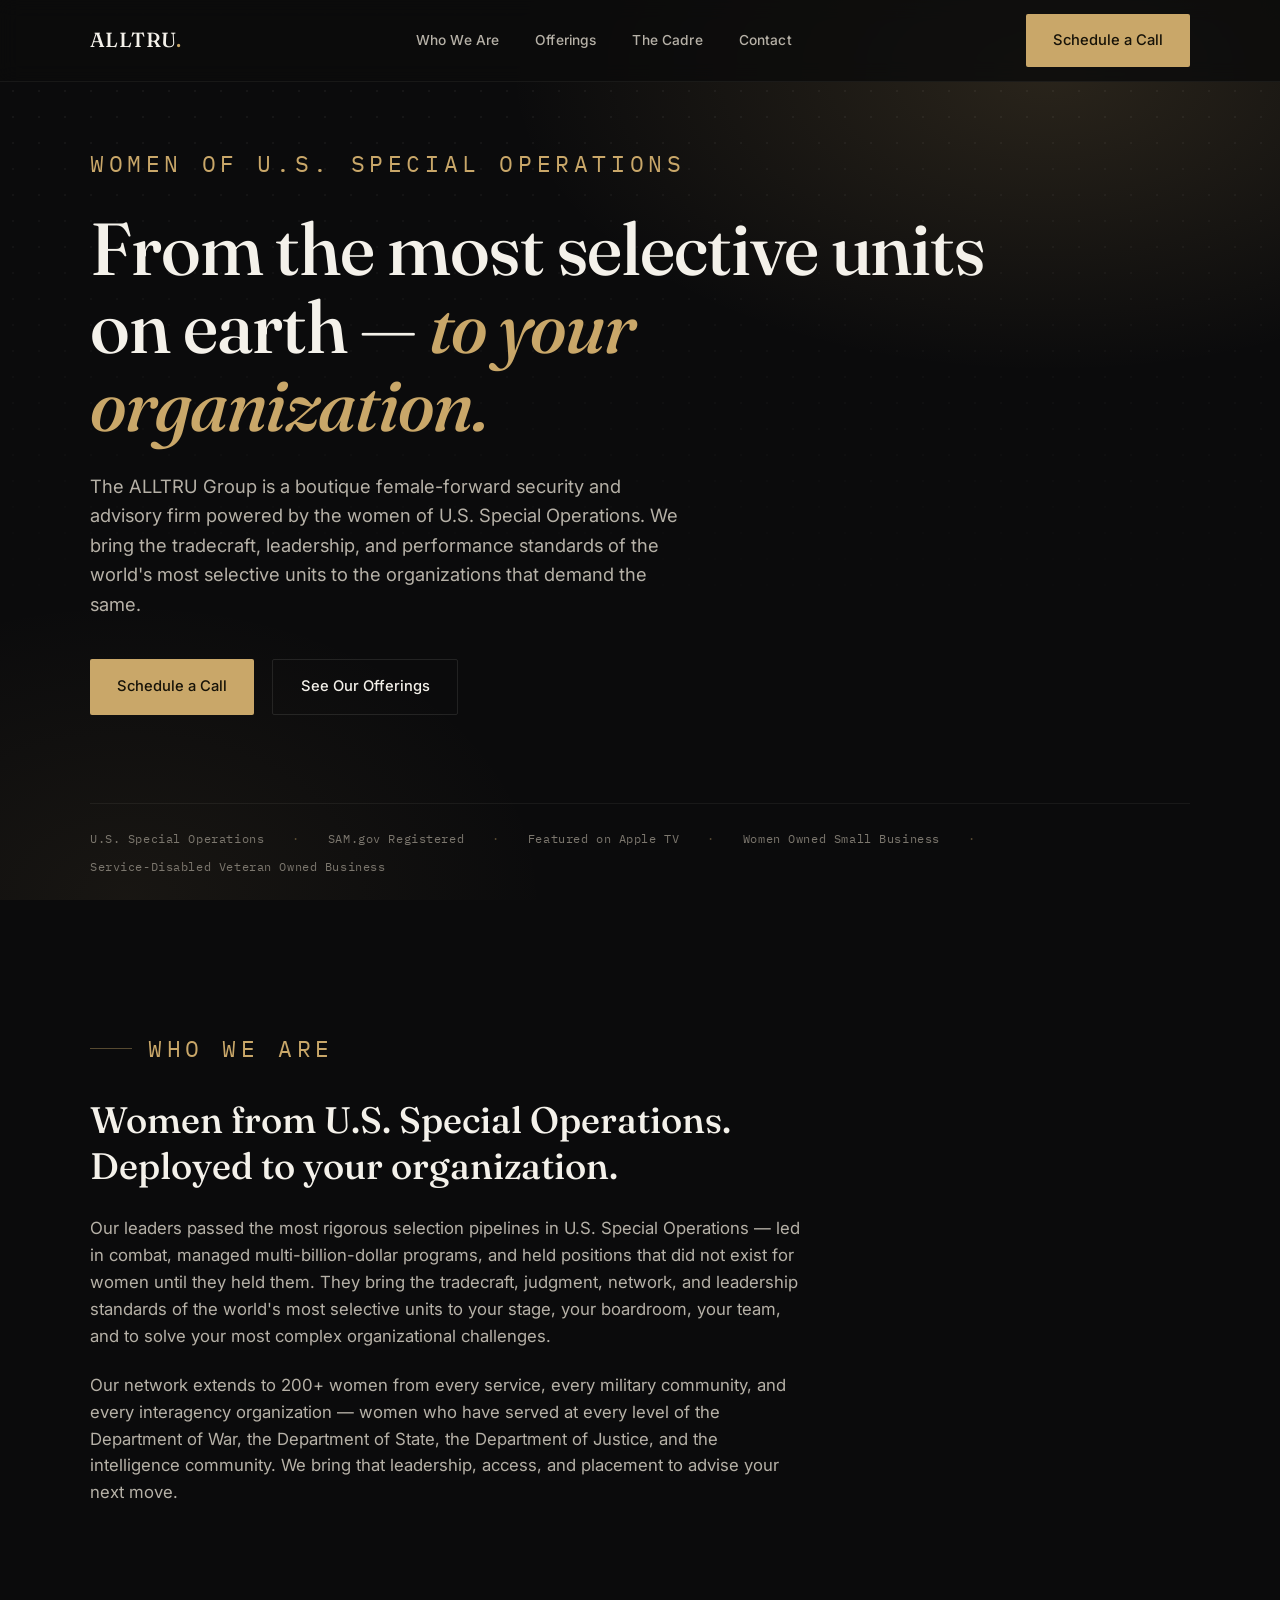
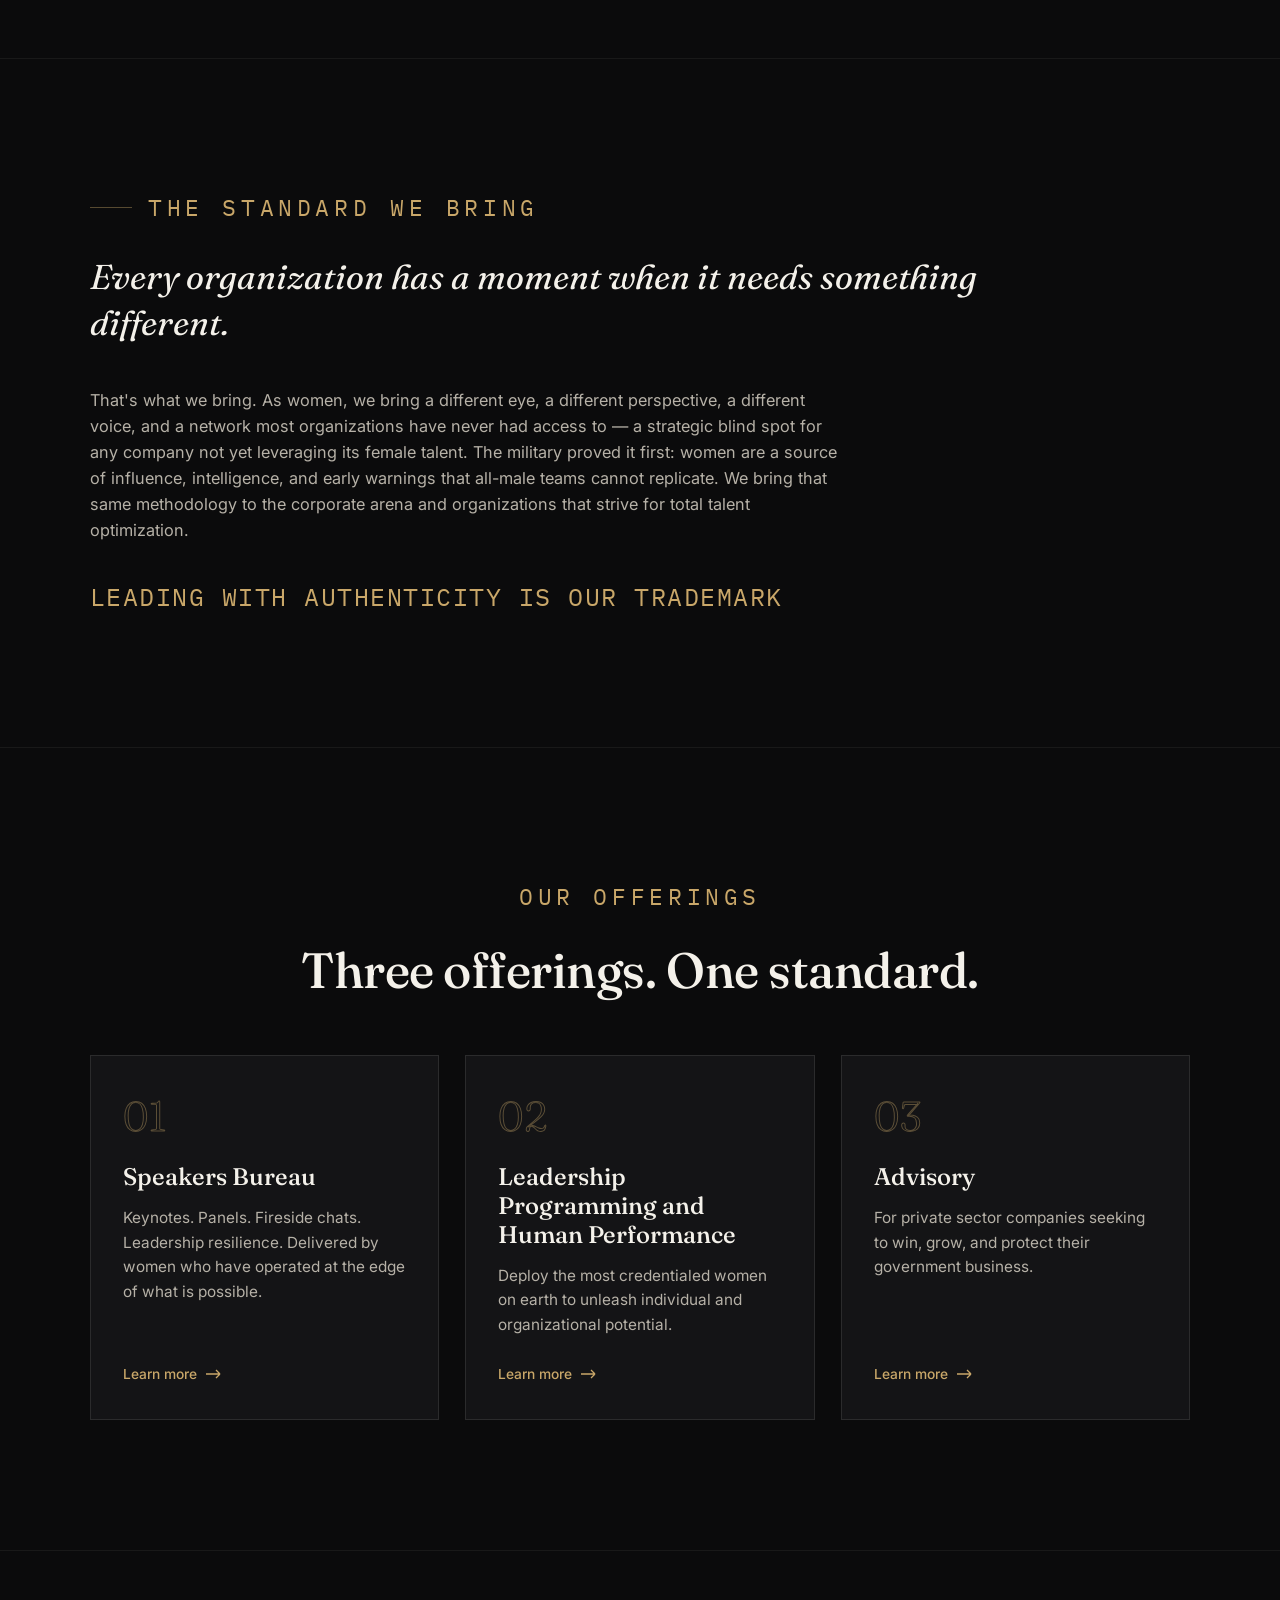
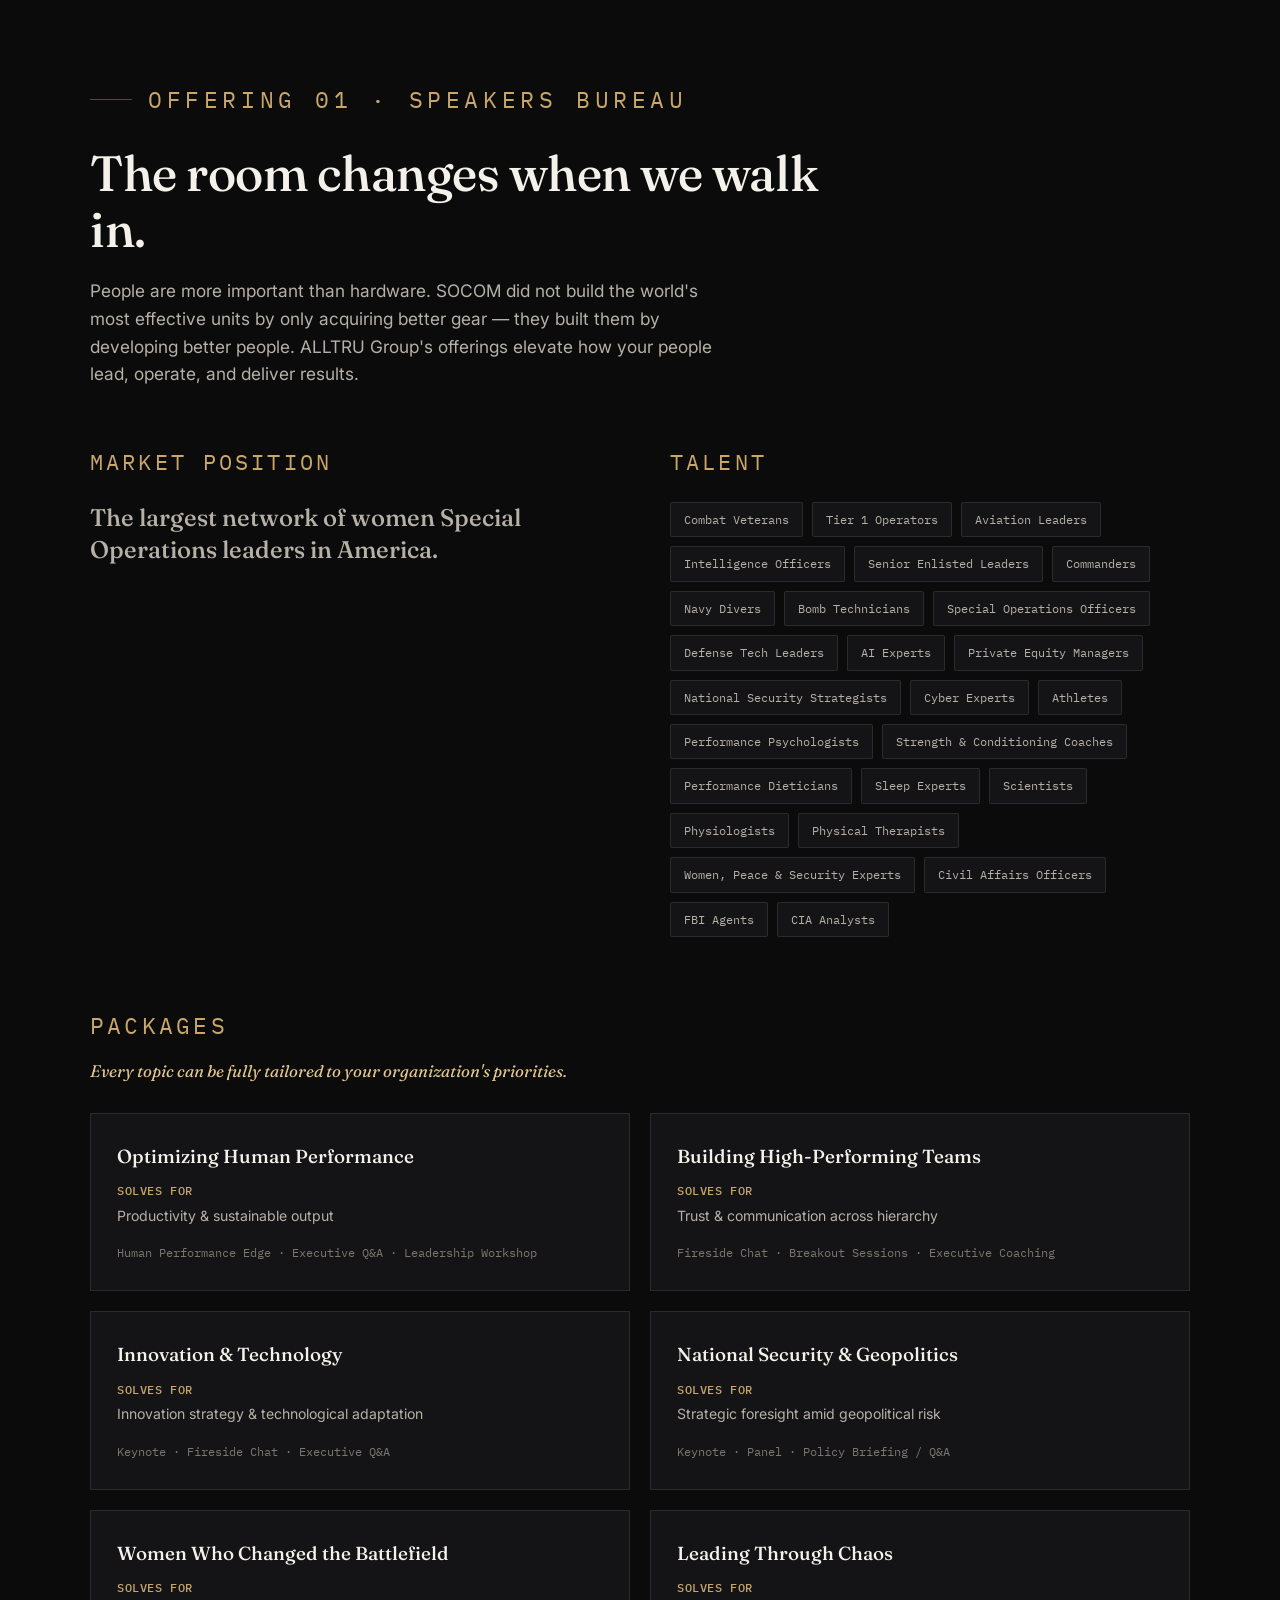
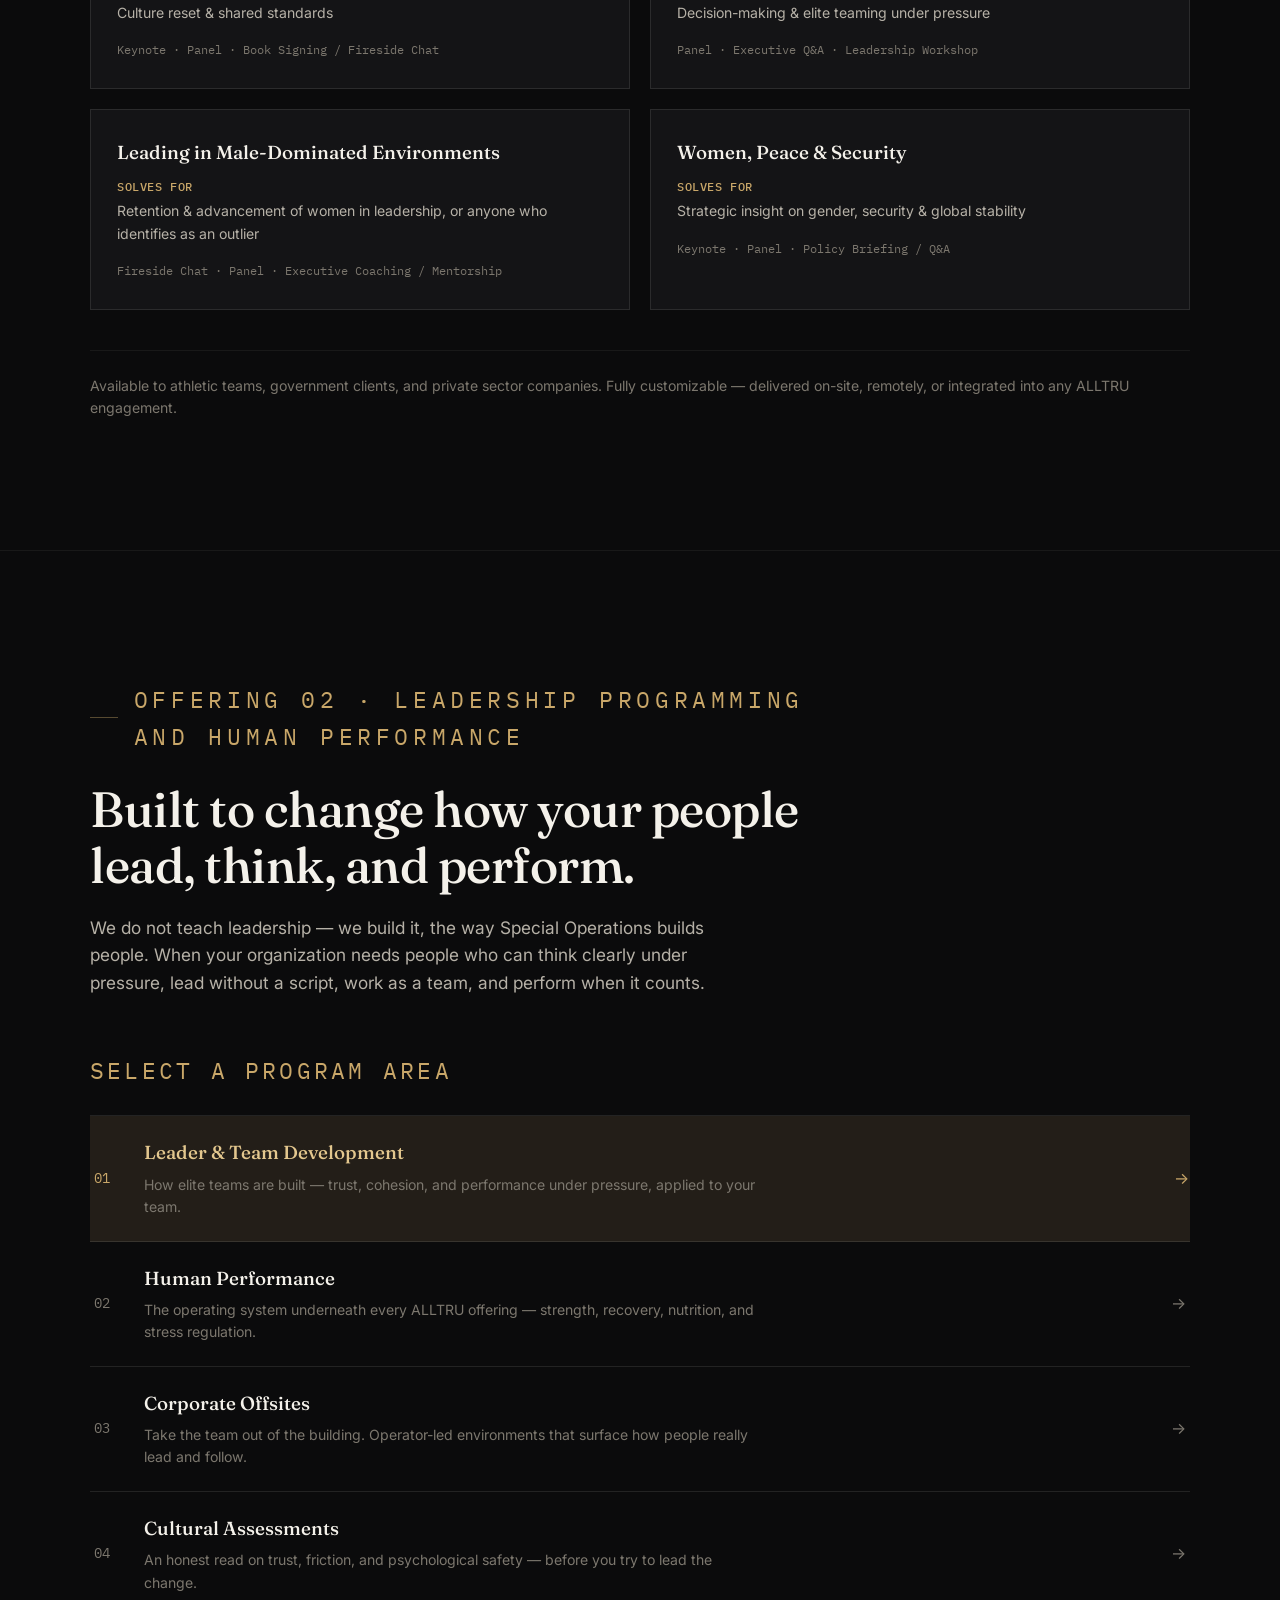
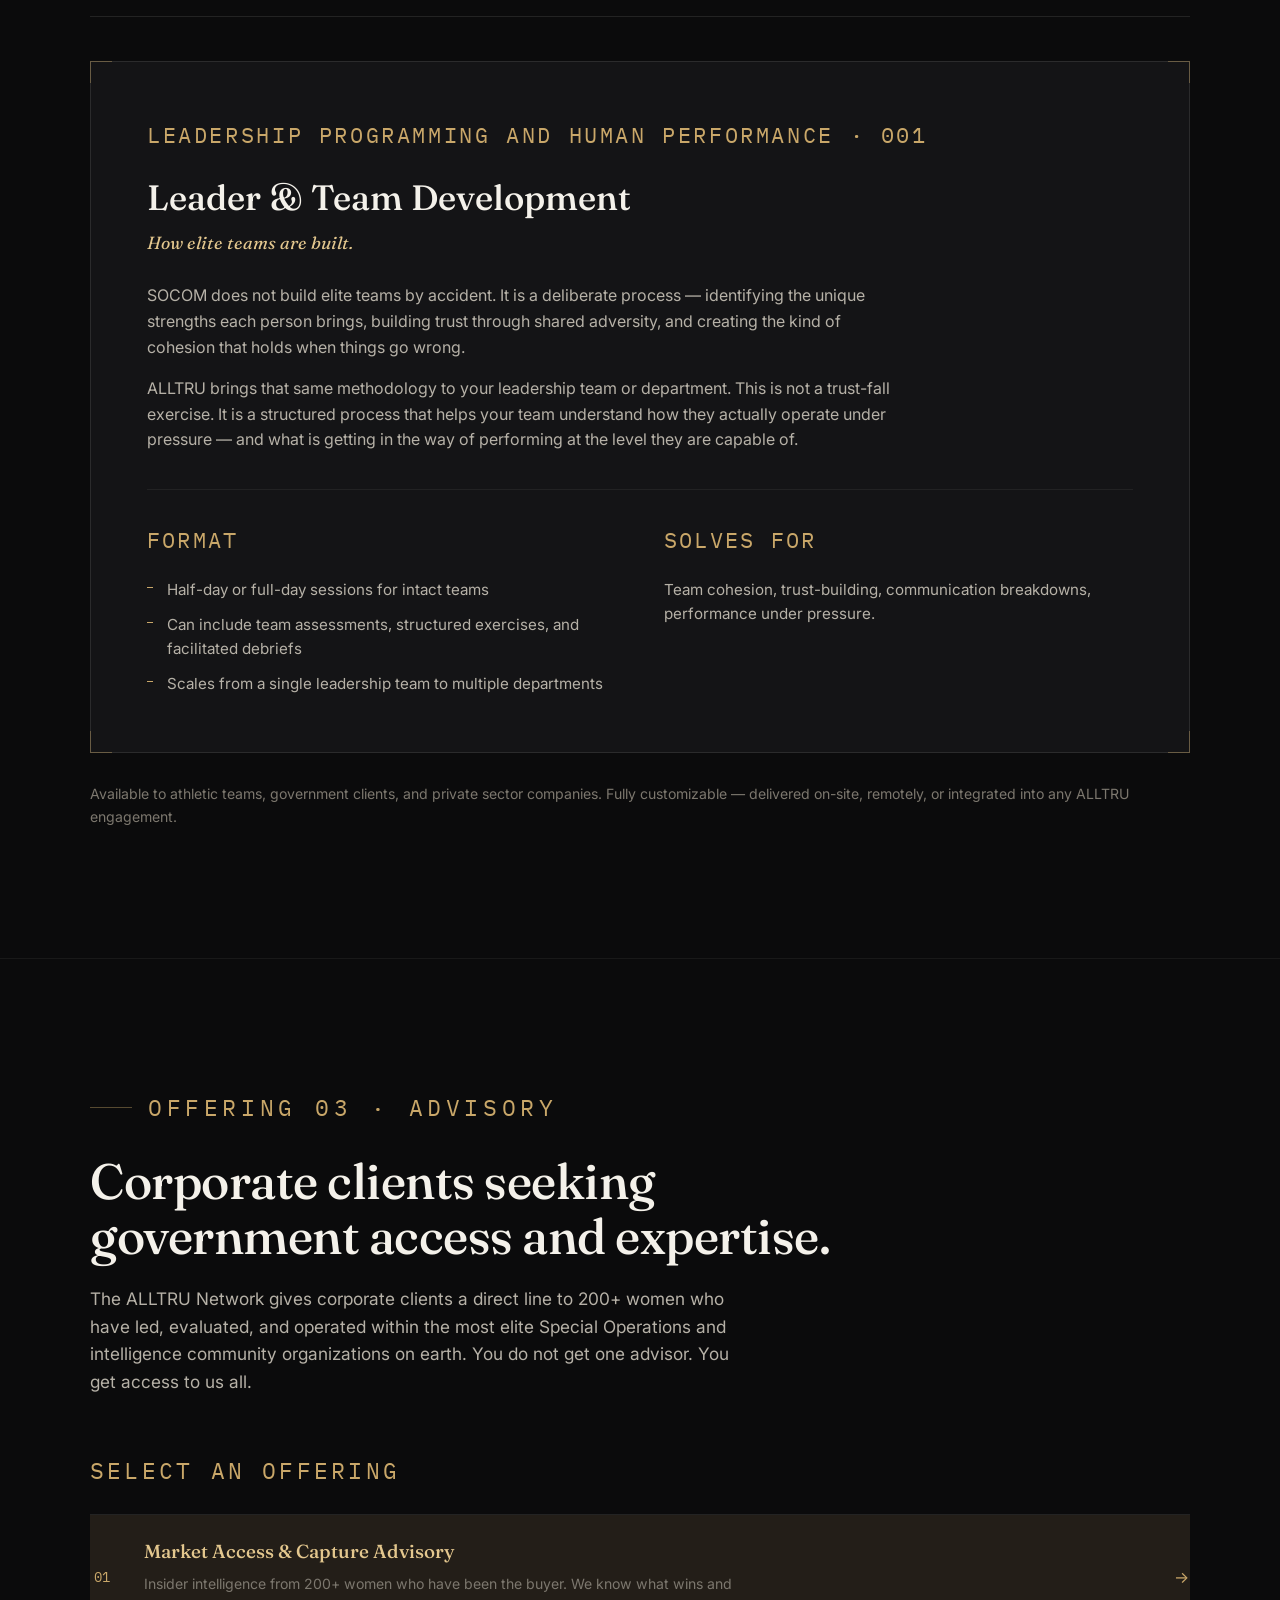
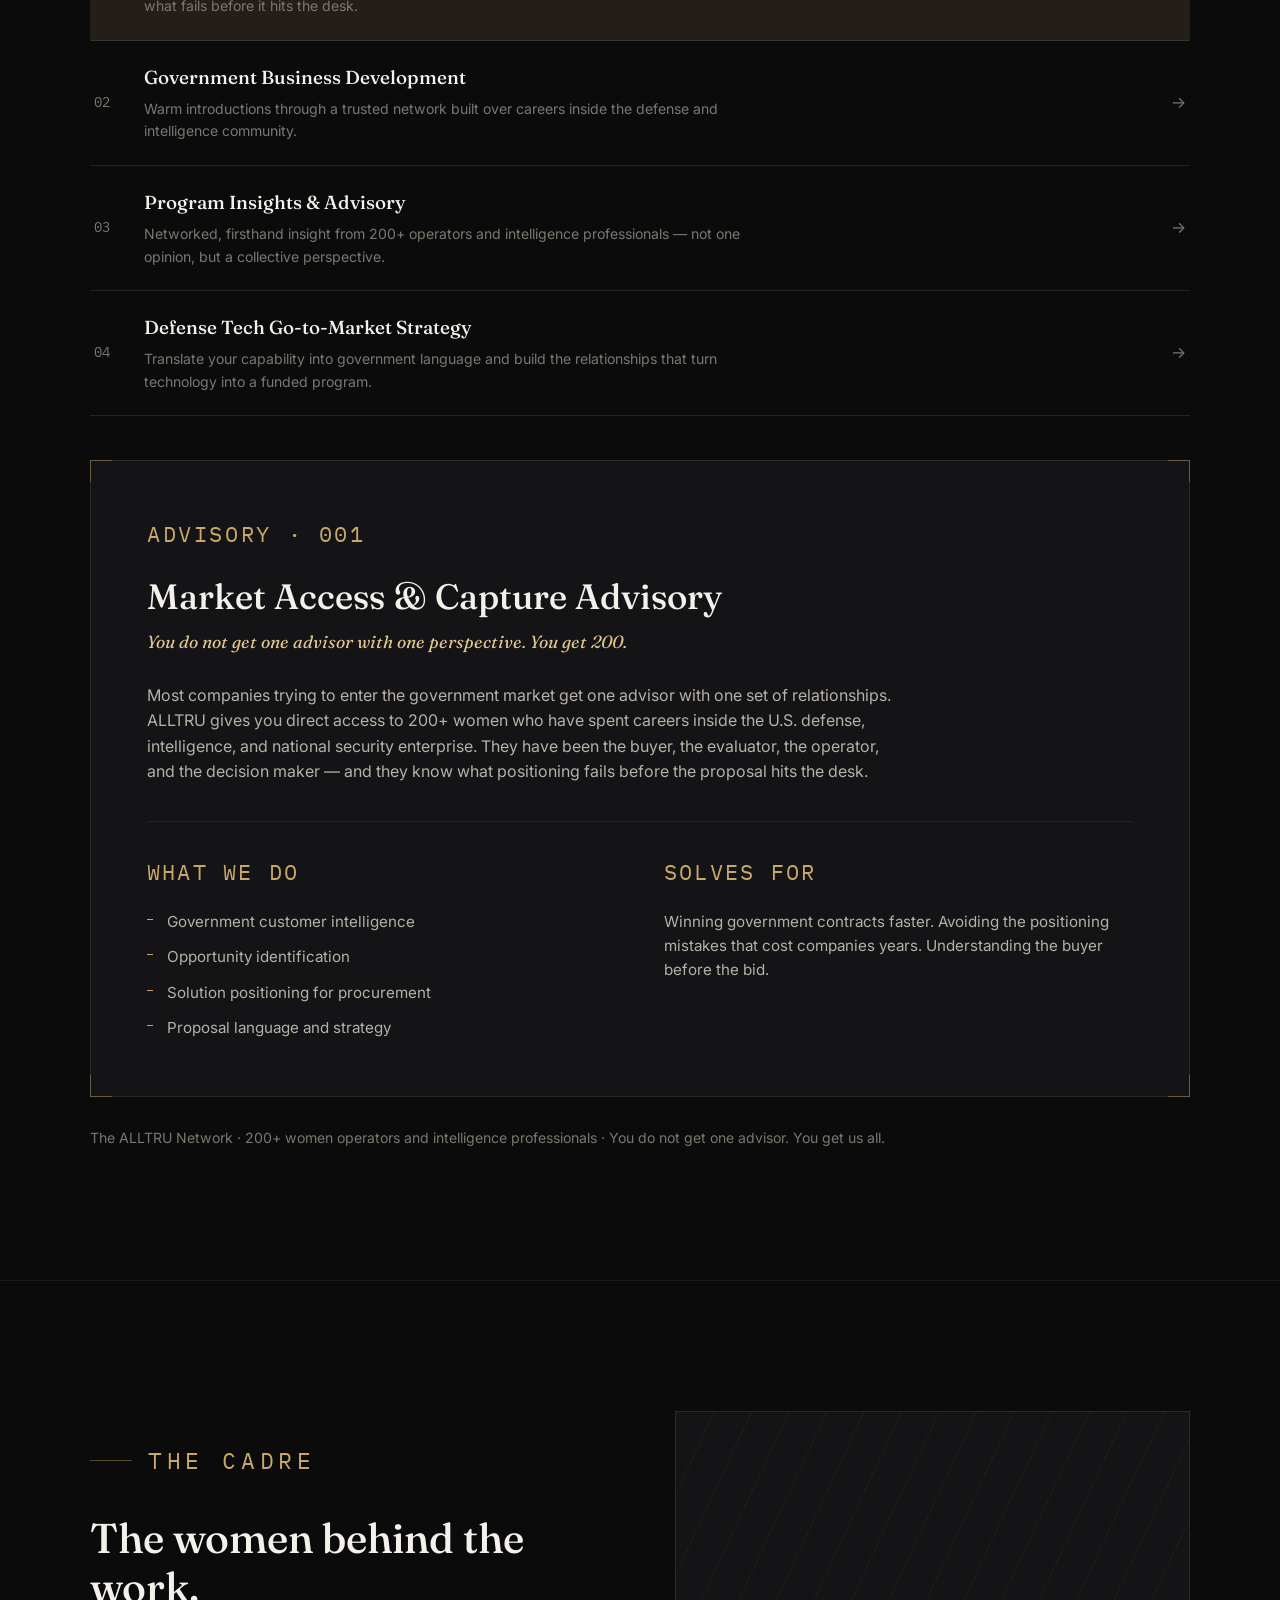
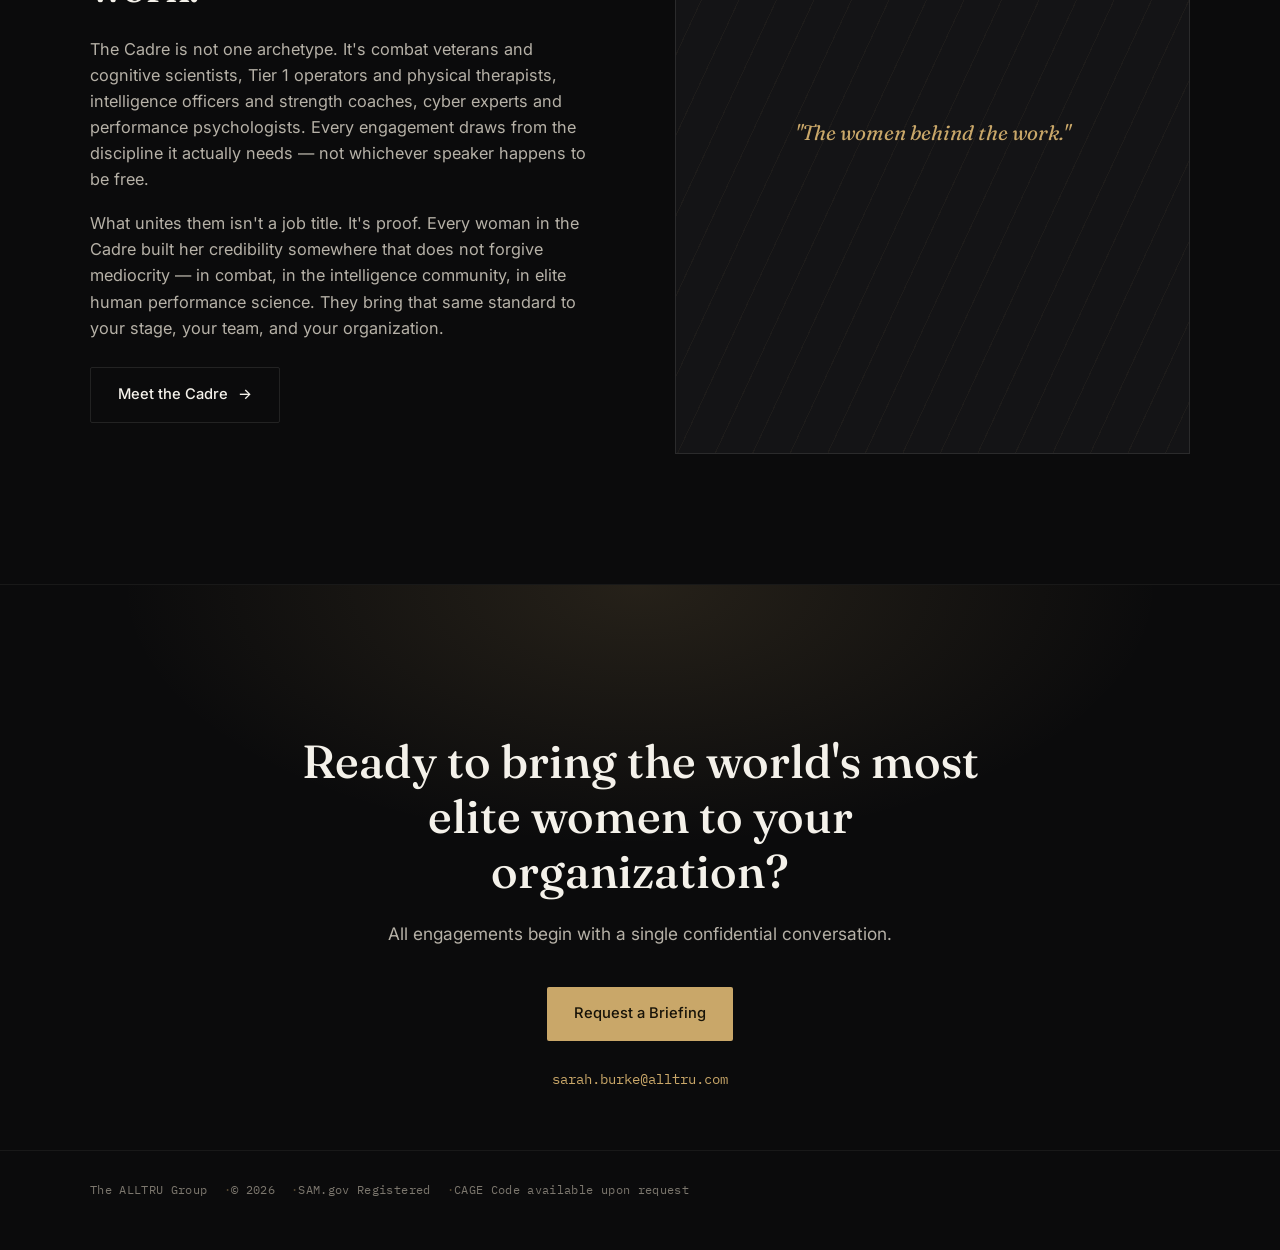
==== index.html @ d2fd7c23 "Rename Alltru.index.html.html to index.html" ====
<!DOCTYPE html>
<html lang="en">
<head>
<meta charset="UTF-8">
<meta name="viewport" content="width=device-width, initial-scale=1.0">
<title>The ALLTRU Group — Women of U.S. Special Operations</title>
<meta name="description" content="The ALLTRU Group is a boutique female-forward security and advisory firm powered by the women of U.S. Special Operations.">
<script>document.documentElement.classList.add('js');</script>
<link rel="preconnect" href="https://fonts.googleapis.com">
<link rel="preconnect" href="https://fonts.gstatic.com" crossorigin>
<link href="https://fonts.googleapis.com/css2?family=Fraunces:ital,opsz,wght@0,9..144,300;0,9..144,400;0,9..144,500;0,9..144,600;1,9..144,400;1,9..144,500&family=Inter:wght@300;400;500;600&family=IBM+Plex+Mono:wght@400;500&display=swap" rel="stylesheet">
<style>
  :root{
    --bg:#0b0b0c;
    --bg-1:#141416;
    --bg-2:#1b1b1e;
    --line: rgba(244,241,234,0.10);
    --line-soft: rgba(244,241,234,0.06);
    --ink:#f4f1ea;
    --ink-dim:#b6b1a7;
    --ink-faint:#7c776e;
    --gold:#c9a769;
    --gold-bright:#e3c78e;
    --gold-soft: rgba(201,167,105,0.12);
    --gold-line: rgba(201,167,105,0.4);
    --serif: 'Fraunces', Georgia, 'Times New Roman', serif;
    --sans: 'Inter', -apple-system, BlinkMacSystemFont, 'Segoe UI', sans-serif;
    --mono: 'IBM Plex Mono', 'SFMono-Regular', Menlo, Consolas, monospace;
    --container: 1180px;
    --nav-h: 82px;
  }

  *{ box-sizing:border-box; }
  html{ scroll-behavior:smooth; }
  @media (prefers-reduced-motion: reduce){
    html{ scroll-behavior:auto; }
    *{ animation-duration:0.001ms !important; animation-iteration-count:1 !important; transition-duration:0.001ms !important; scroll-behavior:auto !important; }
  }

  body{
    margin:0;
    background:var(--bg);
    color:var(--ink);
    font-family:var(--sans);
    font-weight:400;
    line-height:1.6;
    -webkit-font-smoothing:antialiased;
  }

  img,svg{ display:block; max-width:100%; }
  a{ color:inherit; text-decoration:none; }
  ul{ margin:0; padding:0; list-style:none; }
  p{ margin:0; }
  button{ font:inherit; color:inherit; background:none; border:none; cursor:pointer; padding:0; }

  .wrap{ max-width:var(--container); margin:0 auto; padding:0 40px; }
  section{ scroll-margin-top: var(--nav-h); }

  ::selection{ background:var(--gold); color:#0b0b0c; }

  /* ---------- Eyebrow / labels ---------- */
  .eyebrow{
    display:flex; align-items:center; gap:16px;
    font-family:var(--mono); font-size:1.44rem; letter-spacing:0.2em; text-transform:uppercase;
    color:var(--gold); margin-bottom:28px;
  }
  .eyebrow::before{ content:""; width:42px; height:1px; background:var(--gold-line); }
  .eyebrow.no-dash::before{ display:none; }

  .section-head{ max-width:760px; margin-bottom:56px; }
  .section-head h2{
    font-family:var(--serif); font-weight:500; font-size:clamp(2rem, 1.4rem + 2.6vw, 3.1rem);
    line-height:1.12; margin:0 0 20px; letter-spacing:-0.01em;
  }
  .section-head .lead{ font-size:1.08rem; color:var(--ink-dim); max-width:640px; }
  .section-head .lead + .lead{ margin-top:14px; }
  .section-head.center{ margin-left:auto; margin-right:auto; text-align:center; }
  .section-head.center .eyebrow{ justify-content:center; }
  .section-head.center .eyebrow::before{ display:none; }

  /* ---------- Buttons ---------- */
  .btn{
    display:inline-flex; align-items:center; gap:10px;
    font-family:var(--sans); font-size:0.92rem; font-weight:500;
    padding:0.95rem 1.7rem; border-radius:2px; white-space:nowrap;
    transition: all .2s ease;
  }
  .btn-gold{ background:var(--gold); color:#171308; }
  .btn-gold:hover{ background:var(--gold-bright); transform:translateY(-1px); }
  .btn-line{ border:1px solid var(--line); color:var(--ink); }
  .btn-line:hover{ border-color:var(--gold-line); color:var(--gold-bright); }
  .btn-arrow{ transition: transform .2s ease; }
  .btn:hover .btn-arrow{ transform:translateX(3px); }

  /* ---------- Corner brackets (signature motif) ---------- */
  .brackets{ position:relative; }
  .brackets .cnr{ position:absolute; width:22px; height:22px; pointer-events:none; }
  .brackets .cnr.tl{ top:-1px; left:-1px; border-top:1px solid var(--gold-line); border-left:1px solid var(--gold-line); }
  .brackets .cnr.tr{ top:-1px; right:-1px; border-top:1px solid var(--gold-line); border-right:1px solid var(--gold-line); }
  .brackets .cnr.br{ bottom:-1px; right:-1px; border-bottom:1px solid var(--gold-line); border-right:1px solid var(--gold-line); }
  .brackets .cnr.bl{ bottom:-1px; left:-1px; border-bottom:1px solid var(--gold-line); border-left:1px solid var(--gold-line); }

  /* ================= NAV ================= */
  header.site-nav{
    position:fixed; top:0; left:0; right:0; z-index:100;
    height:var(--nav-h);
    background:rgba(11,11,12,0.82);
    backdrop-filter:blur(10px);
    -webkit-backdrop-filter:blur(10px);
    border-bottom:1px solid var(--line-soft);
  }
  .nav-inner{
    max-width:var(--container); margin:0 auto; padding:0 40px; height:100%;
    display:flex; align-items:center; justify-content:space-between;
  }
  .wordmark{ font-family:var(--serif); font-size:1.28rem; font-weight:500; letter-spacing:0.02em; }
  .wordmark span{ color:var(--gold); }
  nav.nav-links{ display:flex; align-items:center; gap:36px; }
  nav.nav-links a{
    font-size:0.86rem; color:var(--ink-dim); font-weight:500; letter-spacing:0.01em;
    transition:color .2s ease;
  }
  nav.nav-links a:hover{ color:var(--ink); }
  .nav-cta{ display:flex; align-items:center; gap:20px; flex-shrink:0; }
  .nav-cta .btn{ flex-shrink:0; }
  .nav-toggle{ display:none; }

  .mobile-menu{
    display:none;
    flex-direction:column;
    background:rgba(11,11,12,0.98);
    border-bottom:1px solid var(--line);
    overflow:hidden;
    max-height:0;
    transition:max-height .3s ease;
  }
  .mobile-menu a{
    padding:16px 22px; font-size:0.95rem; color:var(--ink-dim); border-top:1px solid var(--line-soft);
  }
  .mobile-menu a:hover{ color:var(--gold); }
  .mobile-menu.is-open{ max-height:280px; }

  @media (max-width: 900px){
    nav.nav-links{ display:none; }
    .nav-toggle{
      display:flex; flex-direction:column; justify-content:center; gap:5px; width:26px; height:26px;
    }
    .nav-toggle span{ display:block; height:1px; background:var(--ink); transition: transform .2s ease, opacity .2s ease; }
    .nav-toggle[aria-expanded="true"] span:nth-child(1){ transform:translateY(6px) rotate(45deg); }
    .nav-toggle[aria-expanded="true"] span:nth-child(2){ opacity:0; }
    .nav-toggle[aria-expanded="true"] span:nth-child(3){ transform:translateY(-6px) rotate(-45deg); }
    .mobile-menu{ display:flex; }
    .nav-cta .btn{ padding:0.65rem 1rem; font-size:0.8rem; }
  }

  @media (max-width: 420px){
    .nav-cta .btn{ padding:0.6rem 0.75rem; font-size:0.74rem; }
    .wordmark{ font-size:1.1rem; }
  }

  /* ================= HERO ================= */
  .hero{
    position:relative;
    min-height:100vh;
    display:flex; flex-direction:column; justify-content:center;
    padding-top:calc(var(--nav-h) + 40px);
    overflow:hidden;
  }
  .hero::before{
    content:"";
    position:absolute; inset:0;
    background:
      radial-gradient(ellipse 900px 500px at 82% 8%, rgba(201,167,105,0.16), transparent 60%),
      radial-gradient(ellipse 700px 500px at 10% 100%, rgba(201,167,105,0.07), transparent 60%);
    pointer-events:none;
  }
  .hero::after{
    content:"";
    position:absolute; inset:0;
    background-image: radial-gradient(rgba(244,241,234,0.06) 1px, transparent 1px);
    background-size: 26px 26px;
    -webkit-mask-image: linear-gradient(to bottom, black, transparent 75%);
            mask-image: linear-gradient(to bottom, black, transparent 75%);
    pointer-events:none;
  }
  .hero-inner{ position:relative; z-index:1; }
  .hero h1{
    font-family:var(--serif); font-weight:500; font-size:clamp(2.5rem, 1.6rem + 4.2vw, 4.6rem);
    line-height:1.06; letter-spacing:-0.015em; max-width:900px; margin:0 0 28px;
  }
  .hero h1 em{ color:var(--gold); font-style:italic; }
  .hero .lead{ font-size:1.15rem; color:var(--ink-dim); max-width:600px; margin-bottom:40px; }
  .hero-ctas{ display:flex; gap:18px; flex-wrap:wrap; margin-bottom:88px; }

  .credibility{
    position:relative; z-index:1;
    border-top:1px solid var(--line-soft);
    padding-top:26px;
    display:flex; flex-wrap:wrap; gap:10px 28px;
    font-family:var(--mono); font-size:0.72rem; letter-spacing:0.05em; color:var(--ink-faint);
  }
  .credibility span:not(:last-child)::after{ content:"·"; color:var(--gold-line); margin-left:28px; }

  /* ================= WHO WE ARE ================= */
  .band{ padding:130px 0; border-bottom:1px solid var(--line-soft); }
  .band.tight{ padding:110px 0; }

  .who-grid{ display:flex; flex-direction:column; gap:56px; }
  .who-copy{ max-width:720px; }
  .who-copy p{ color:var(--ink-dim); font-size:1.05rem; margin-bottom:22px; }

  /* ================= THE STANDARD ================= */
  .standard{ padding:130px 0; border-bottom:1px solid var(--line-soft); }
  .standard-inner{ max-width:900px; }
  .standard blockquote{
    font-family:var(--serif); font-weight:400; font-style:italic;
    font-size:clamp(1.5rem, 1.1rem + 1.6vw, 2.15rem);
    line-height:1.35; color:var(--ink); margin:0 0 40px;
  }
  .standard .body-copy p{ color:var(--ink-dim); font-size:1.02rem; margin-bottom:18px; max-width:760px; }
  .standard .trademark{ margin-top:34px; font-family:var(--mono); font-size:1.56rem; letter-spacing:0.06em; color:var(--gold); text-transform:uppercase; }

  /* ================= OFFERINGS OVERVIEW ================= */
  .offerings-grid{ display:grid; grid-template-columns:repeat(3, 1fr); gap:26px; }
  .offer-card{
    position:relative; background:var(--bg-1); border:1px solid var(--line);
    padding:40px 32px 34px; display:flex; flex-direction:column; min-height:340px;
    transition: border-color .25s ease, transform .25s ease;
  }
  .offer-card:hover{ border-color:var(--gold-line); transform:translateY(-4px); }
  .offer-card .num{
    font-family:var(--serif); font-weight:300; font-size:2.6rem; color:transparent;
    -webkit-text-stroke:1px var(--gold-line); margin-bottom:26px; line-height:1;
  }
  .offer-card h3{ font-family:var(--serif); font-weight:500; font-size:1.5rem; margin:0 0 14px; line-height:1.2; }
  .offer-card p{ color:var(--ink-dim); font-size:0.96rem; margin-bottom:auto; padding-bottom:26px; }
  .offer-card .card-link{
    display:inline-flex; align-items:center; gap:8px; font-size:0.86rem; font-weight:500; color:var(--gold);
  }
  .offer-card .card-link svg{ transition:transform .2s ease; }
  .offer-card:hover .card-link svg{ transform:translateX(3px); }

  @media (max-width: 900px){ .offerings-grid{ grid-template-columns:1fr; } }

  /* ================= SPEAKERS BUREAU ================= */
  .market-row{ display:grid; grid-template-columns:1fr 1fr; gap:60px; margin-bottom:70px; }
  .market-block .kicker{ font-family:var(--mono); font-size:1.4rem; letter-spacing:0.14em; color:var(--gold); text-transform:uppercase; margin-bottom:22px; }
  .market-block .statement{ font-family:var(--serif); font-size:1.5rem; font-weight:500; line-height:1.35; }
  .market-block p{ color:var(--ink-dim); font-size:1rem; }
  .tag-cloud{ display:flex; flex-wrap:wrap; gap:9px; }
  .tag{
    font-family:var(--mono); font-size:0.76rem; color:var(--ink-dim);
    border:1px solid var(--line); padding:7px 13px; border-radius:2px; background:var(--bg-1);
  }
  @media (max-width: 860px){ .market-row{ grid-template-columns:1fr; gap:36px; } }

  .pkg-label{ font-family:var(--mono); font-size:1.44rem; letter-spacing:0.14em; color:var(--gold); text-transform:uppercase; margin-bottom:14px; }
  .pkg-intro{ font-family:var(--serif); font-style:italic; font-size:1.05rem; color:var(--gold-bright); margin-bottom:28px; }
  .pkg-grid{ display:grid; grid-template-columns:repeat(2, 1fr); gap:20px; }
  .pkg-card{ background:var(--bg-1); border:1px solid var(--line); padding:28px 26px; transition:border-color .2s ease; }
  .pkg-card:hover{ border-color:var(--gold-line); }
  .pkg-card h4{ font-family:var(--serif); font-weight:500; font-size:1.18rem; margin:0 0 10px; }
  .pkg-card .solves{ font-size:0.88rem; color:var(--ink-dim); margin-bottom:16px; }
  .pkg-card .solves b{ color:var(--gold); font-weight:500; font-family:var(--mono); font-size:0.72rem; letter-spacing:0.05em; text-transform:uppercase; display:block; margin-bottom:4px; }
  .pkg-card .fmt{ font-family:var(--mono); font-size:0.76rem; color:var(--ink-faint); line-height:1.6; }
  @media (max-width: 700px){ .pkg-grid{ grid-template-columns:1fr; } }

  .avail-note{ margin-top:40px; font-size:0.88rem; color:var(--ink-faint); border-top:1px solid var(--line-soft); padding-top:24px; }

  /* ================= SLIDE SELECTOR (shared: leadership + advisory) ================= */
  .selector-label{ font-family:var(--mono); font-size:1.44rem; letter-spacing:0.14em; color:var(--gold); text-transform:uppercase; margin-bottom:26px; }

  .selector-list{ border-top:1px solid var(--line); margin-bottom:44px; }
  .selector-item{
    display:flex; align-items:center; gap:24px; width:100%; text-align:left;
    padding:22px 4px; border-bottom:1px solid var(--line);
    transition: background .2s ease;
  }
  .selector-item:hover{ background:var(--gold-soft); }
  .selector-item .s-num{ font-family:var(--mono); font-size:0.85rem; color:var(--ink-faint); width:26px; flex-shrink:0; }
  .selector-item .s-text{ flex:1; }
  .selector-item .s-text h4{
    font-family:var(--serif); font-weight:500; font-size:1.18rem; margin:0 0 5px; color:var(--ink);
    transition:color .2s ease;
  }
  .selector-item .s-text p{ color:var(--ink-faint); font-size:0.88rem; max-width:620px; }
  .selector-item .s-arrow{ color:var(--ink-faint); flex-shrink:0; transition: all .2s ease; }
  .selector-item.is-active{ background:var(--gold-soft); }
  .selector-item.is-active .s-num{ color:var(--gold); }
  .selector-item.is-active .s-text h4{ color:var(--gold-bright); }
  .selector-item.is-active .s-arrow{ color:var(--gold); transform:translateX(3px); }
  .selector-item:hover .s-arrow{ transform:translateX(3px); }

  .slide-viewer{
    position:relative;
    background:var(--bg-1); border:1px solid var(--line);
    padding:56px 56px 44px;
  }
  .slide-panel{ display:none; }
  .slide-panel.is-active{ display:block; animation: panelIn .35s ease; }
  @keyframes panelIn{ from{ opacity:0; transform:translateY(8px); } to{ opacity:1; transform:translateY(0); } }

  .slide-kicker{ font-family:var(--mono); font-size:1.36rem; letter-spacing:0.12em; color:var(--gold); text-transform:uppercase; margin-bottom:24px; }
  .slide-panel h3{ font-family:var(--serif); font-weight:500; font-size:clamp(1.6rem, 1.2rem + 1.6vw, 2.2rem); margin:0 0 10px; line-height:1.2; }
  .slide-panel .slide-sub{ font-family:var(--serif); font-style:italic; color:var(--gold-bright); font-size:1.1rem; margin-bottom:26px; }
  .slide-panel .slide-body p{ color:var(--ink-dim); font-size:1rem; margin-bottom:16px; max-width:760px; }

  .slide-cols{ display:grid; grid-template-columns:1fr 1fr; gap:48px; margin-top:36px; padding-top:32px; border-top:1px solid var(--line-soft); }
  .slide-col .col-label{ font-family:var(--mono); font-size:1.4rem; letter-spacing:0.1em; color:var(--gold); text-transform:uppercase; margin-bottom:20px; }
  .slide-col ul li{
    position:relative; padding-left:20px; margin-bottom:12px; color:var(--ink-dim); font-size:0.95rem; line-height:1.55;
  }
  .slide-col ul li::before{ content:""; position:absolute; left:0; top:9px; width:6px; height:1px; background:var(--gold); }
  .slide-col p.solves-copy{ color:var(--ink-dim); font-size:0.95rem; }

  .scope-grid{ display:grid; grid-template-columns:1fr 1fr; gap:10px 32px; margin-top:28px; }
  .scope-grid div{
    display:flex; align-items:baseline; gap:10px; font-size:0.94rem; color:var(--ink-dim);
    padding:10px 0; border-bottom:1px solid var(--line-soft);
  }
  .scope-grid div::before{ content:"—"; color:var(--gold); flex-shrink:0; }
  @media (max-width: 760px){
    .slide-viewer{ padding:36px 26px 30px; }
    .slide-cols{ grid-template-columns:1fr; gap:28px; }
    .scope-grid{ grid-template-columns:1fr; }
  }

  .shared-footnote{ margin-top:30px; font-size:0.88rem; color:var(--ink-faint); }

  /* ================= CADRE ================= */
  .cadre-band{ display:grid; grid-template-columns:1fr 1fr; gap:70px; align-items:center; }
  .cadre-copy p{ color:var(--ink-dim); font-size:1.02rem; margin-bottom:18px; }
  .cadre-visual{
    position:relative; aspect-ratio:4/5; background:var(--bg-1); border:1px solid var(--line);
    display:flex; align-items:center; justify-content:center; overflow:hidden;
  }
  .cadre-visual::before{
    content:"";
    position:absolute; inset:0;
    background-image: repeating-linear-gradient(115deg, rgba(201,167,105,0.05) 0 1px, transparent 1px 34px);
  }
  .cadre-visual .cadre-mark{ position:relative; font-family:var(--serif); font-style:italic; font-size:1.3rem; color:var(--gold); text-align:center; padding:0 30px; }
  @media (max-width: 860px){ .cadre-band{ grid-template-columns:1fr; } .cadre-visual{ aspect-ratio:16/9; order:-1; } }

  /* ================= CONTACT / CLOSE ================= */
  .close-band{
    padding:150px 0 60px; text-align:center; position:relative; overflow:hidden;
  }
  .close-band::before{
    content:"";
    position:absolute; inset:0;
    background: radial-gradient(ellipse 800px 400px at 50% 0%, rgba(201,167,105,0.14), transparent 65%);
    pointer-events:none;
  }
  .close-inner{ position:relative; max-width:720px; margin:0 auto; }
  .close-band h2{
    font-family:var(--serif); font-weight:500; font-size:clamp(2rem, 1.4rem + 2.4vw, 2.9rem); line-height:1.18; margin:0 0 20px;
  }
  .close-band .lead{ color:var(--ink-dim); font-size:1.08rem; margin-bottom:40px; }
  .close-email{ margin-top:26px; font-family:var(--mono); font-size:0.9rem; color:var(--ink-faint); }
  .close-email a{ color:var(--gold); }

  footer{ border-top:1px solid var(--line-soft); padding:30px 0 50px; }
  .footer-inner{
    display:flex; justify-content:space-between; align-items:center; flex-wrap:wrap; gap:14px;
    font-family:var(--mono); font-size:0.72rem; color:var(--ink-faint); letter-spacing:0.03em;
  }
  .footer-inner span:not(:last-child)::after{ content:"·"; color:var(--gold-line); margin-left:16px; }

  /* ---------- reveal on scroll (only hides content once JS confirms it can reveal it again) ---------- */
  .js .reveal{ opacity:0; transform:translateY(18px); transition:opacity .6s ease, transform .6s ease; }
  .reveal.is-visible{ opacity:1; transform:translateY(0); }

  @media (max-width: 640px){
    .wrap{ padding:0 22px; }
    .nav-inner{ padding:0 22px; }
    .band, .band.tight, .standard{ padding:80px 0; }
    .slide-viewer{ padding:30px 24px; }
  }
</style>
</head>
<body>

<header class="site-nav">
  <div class="nav-inner">
    <a href="#top" class="wordmark">ALLTRU<span>.</span></a>
    <nav class="nav-links">
      <a href="#who-we-are">Who We Are</a>
      <a href="#offerings">Offerings</a>
      <a href="#cadre">The Cadre</a>
      <a href="#contact">Contact</a>
    </nav>
    <div class="nav-cta">
      <a class="btn btn-gold" href="mailto:sarah.burke@alltru.com?subject=Schedule%20a%20Call">Schedule a Call</a>
      <button class="nav-toggle" id="navToggle" aria-expanded="false" aria-controls="mobileMenu" aria-label="Open menu">
        <span></span><span></span><span></span>
      </button>
    </div>
  </div>
  <nav class="mobile-menu" id="mobileMenu">
    <a href="#who-we-are">Who We Are</a>
    <a href="#offerings">Offerings</a>
    <a href="#cadre">The Cadre</a>
    <a href="#contact">Contact</a>
  </nav>
</header>

<main id="top">

  <!-- ================= HERO ================= -->
  <section class="hero" id="hero">
    <div class="wrap hero-inner">
      <div class="eyebrow no-dash" style="justify-content:flex-start;">WOMEN OF U.S. SPECIAL OPERATIONS</div>
      <h1>From the most selective units on earth — <em>to your organization.</em></h1>
      <p class="lead">The ALLTRU Group is a boutique female-forward security and advisory firm powered by the women of U.S. Special Operations. We bring the tradecraft, leadership, and performance standards of the world's most selective units to the organizations that demand the same.</p>
      <div class="hero-ctas">
        <a class="btn btn-gold" href="mailto:sarah.burke@alltru.com?subject=Schedule%20a%20Call">Schedule a Call</a>
        <a class="btn btn-line" href="#offerings">See Our Offerings</a>
      </div>
      <div class="credibility">
        <span>U.S. Special Operations</span>
        <span>SAM.gov Registered</span>
        <span>Featured on Apple TV</span>
        <span>Women Owned Small Business</span>
        <span>Service-Disabled Veteran Owned Business</span>
      </div>
    </div>
  </section>

  <!-- ================= WHO WE ARE ================= -->
  <section class="band" id="who-we-are">
    <div class="wrap">
      <div class="who-grid reveal">
        <div class="who-copy">
          <div class="eyebrow">Who We Are</div>
          <h2 style="font-family:var(--serif); font-weight:500; font-size:clamp(1.7rem, 1.3rem + 1.6vw, 2.3rem); line-height:1.25; margin-bottom:26px;">Women from U.S. Special Operations. Deployed to your organization.</h2>
          <p>Our leaders passed the most rigorous selection pipelines in U.S. Special Operations — led in combat, managed multi-billion-dollar programs, and held positions that did not exist for women until they held them. They bring the tradecraft, judgment, network, and leadership standards of the world's most selective units to your stage, your boardroom, your team, and to solve your most complex organizational challenges.</p>
          <p>Our network extends to 200+ women from every service, every military community, and every interagency organization — women who have served at every level of the Department of War, the Department of State, the Department of Justice, and the intelligence community. We bring that leadership, access, and placement to advise your next move.</p>
        </div>
      </div>
    </div>
  </section>

  <!-- ================= THE STANDARD ================= -->
  <section class="standard">
    <div class="wrap">
      <div class="standard-inner reveal">
        <div class="eyebrow">The Standard We Bring</div>
        <blockquote>Every organization has a moment when it needs something different.</blockquote>
        <div class="body-copy">
          <p>That's what we bring. As women, we bring a different eye, a different perspective, a different voice, and a network most organizations have never had access to — a strategic blind spot for any company not yet leveraging its female talent. The military proved it first: women are a source of influence, intelligence, and early warnings that all-male teams cannot replicate. We bring that same methodology to the corporate arena and organizations that strive for total talent optimization.</p>
        </div>
        <div class="trademark">Leading with authenticity is our trademark</div>
      </div>
    </div>
  </section>

  <!-- ================= OFFERINGS OVERVIEW ================= -->
  <section class="band" id="offerings">
    <div class="wrap">
      <div class="section-head center reveal" style="margin-left:auto; margin-right:auto;">
        <div class="eyebrow">Our Offerings</div>
        <h2>Three offerings. One standard.</h2>
      </div>
      <div class="offerings-grid reveal">
        <div class="offer-card">
          <div class="num">01</div>
          <h3>Speakers Bureau</h3>
          <p>Keynotes. Panels. Fireside chats. Leadership resilience. Delivered by women who have operated at the edge of what is possible.</p>
          <a class="card-link" href="#speakers-bureau">Learn more
            <svg width="16" height="10" viewBox="0 0 16 10" fill="none"><path d="M1 5H15M15 5L11 1M15 5L11 9" stroke="currentColor" stroke-width="1.3"/></svg>
          </a>
        </div>
        <div class="offer-card">
          <div class="num">02</div>
          <h3>Leadership Programming and Human Performance</h3>
          <p>Deploy the most credentialed women on earth to unleash individual and organizational potential.</p>
          <a class="card-link" href="#leadership-programming">Learn more
            <svg width="16" height="10" viewBox="0 0 16 10" fill="none"><path d="M1 5H15M15 5L11 1M15 5L11 9" stroke="currentColor" stroke-width="1.3"/></svg>
          </a>
        </div>
        <div class="offer-card">
          <div class="num">03</div>
          <h3>Advisory</h3>
          <p>For private sector companies seeking to win, grow, and protect their government business.</p>
          <a class="card-link" href="#advisory">Learn more
            <svg width="16" height="10" viewBox="0 0 16 10" fill="none"><path d="M1 5H15M15 5L11 1M15 5L11 9" stroke="currentColor" stroke-width="1.3"/></svg>
          </a>
        </div>
      </div>
    </div>
  </section>

  <!-- ================= OFFERING 01 — SPEAKERS BUREAU ================= -->
  <section class="band" id="speakers-bureau">
    <div class="wrap">
      <div class="section-head reveal">
        <div class="eyebrow">Offering 01 · Speakers Bureau</div>
        <h2>The room changes when we walk in.</h2>
        <p class="lead">People are more important than hardware. SOCOM did not build the world's most effective units by only acquiring better gear — they built them by developing better people. ALLTRU Group's offerings elevate how your people lead, operate, and deliver results.</p>
      </div>

      <div class="market-row reveal">
        <div class="market-block">
          <div class="kicker">Market Position</div>
          <p class="statement">The largest network of women Special Operations leaders in America.</p>
        </div>
        <div class="market-block">
          <div class="kicker">Talent</div>
          <div class="tag-cloud">
            <span class="tag">Combat Veterans</span><span class="tag">Tier 1 Operators</span><span class="tag">Aviation Leaders</span>
            <span class="tag">Intelligence Officers</span><span class="tag">Senior Enlisted Leaders</span><span class="tag">Commanders</span>
            <span class="tag">Navy Divers</span><span class="tag">Bomb Technicians</span><span class="tag">Special Operations Officers</span>
            <span class="tag">Defense Tech Leaders</span><span class="tag">AI Experts</span><span class="tag">Private Equity Managers</span>
            <span class="tag">National Security Strategists</span><span class="tag">Cyber Experts</span><span class="tag">Athletes</span>
            <span class="tag">Performance Psychologists</span><span class="tag">Strength &amp; Conditioning Coaches</span>
            <span class="tag">Performance Dieticians</span><span class="tag">Sleep Experts</span>
            <span class="tag">Scientists</span><span class="tag">Physiologists</span><span class="tag">Physical Therapists</span>
            <span class="tag">Women, Peace &amp; Security Experts</span><span class="tag">Civil Affairs Officers</span>
            <span class="tag">FBI Agents</span><span class="tag">CIA Analysts</span>
          </div>
        </div>
      </div>

      <div class="reveal">
        <div class="pkg-label">Packages</div>
        <p class="pkg-intro">Every topic can be fully tailored to your organization's priorities.</p>
        <div class="pkg-grid">
          <div class="pkg-card">
            <h4>Optimizing Human Performance</h4>
            <div class="solves"><b>Solves for</b>Productivity &amp; sustainable output</div>
            <div class="fmt">Human Performance Edge · Executive Q&amp;A · Leadership Workshop</div>
          </div>
          <div class="pkg-card">
            <h4>Building High-Performing Teams</h4>
            <div class="solves"><b>Solves for</b>Trust &amp; communication across hierarchy</div>
            <div class="fmt">Fireside Chat · Breakout Sessions · Executive Coaching</div>
          </div>
          <div class="pkg-card">
            <h4>Innovation &amp; Technology</h4>
            <div class="solves"><b>Solves for</b>Innovation strategy &amp; technological adaptation</div>
            <div class="fmt">Keynote · Fireside Chat · Executive Q&amp;A</div>
          </div>
          <div class="pkg-card">
            <h4>National Security &amp; Geopolitics</h4>
            <div class="solves"><b>Solves for</b>Strategic foresight amid geopolitical risk</div>
            <div class="fmt">Keynote · Panel · Policy Briefing / Q&amp;A</div>
          </div>
          <div class="pkg-card">
            <h4>Women Who Changed the Battlefield</h4>
            <div class="solves"><b>Solves for</b>Culture reset &amp; shared standards</div>
            <div class="fmt">Keynote · Panel · Book Signing / Fireside Chat</div>
          </div>
          <div class="pkg-card">
            <h4>Leading Through Chaos</h4>
            <div class="solves"><b>Solves for</b>Decision-making &amp; elite teaming under pressure</div>
            <div class="fmt">Panel · Executive Q&amp;A · Leadership Workshop</div>
          </div>
          <div class="pkg-card">
            <h4>Leading in Male-Dominated Environments</h4>
            <div class="solves"><b>Solves for</b>Retention &amp; advancement of women in leadership, or anyone who identifies as an outlier</div>
            <div class="fmt">Fireside Chat · Panel · Executive Coaching / Mentorship</div>
          </div>
          <div class="pkg-card">
            <h4>Women, Peace &amp; Security</h4>
            <div class="solves"><b>Solves for</b>Strategic insight on gender, security &amp; global stability</div>
            <div class="fmt">Keynote · Panel · Policy Briefing / Q&amp;A</div>
          </div>
        </div>
        <p class="avail-note">Available to athletic teams, government clients, and private sector companies. Fully customizable — delivered on-site, remotely, or integrated into any ALLTRU engagement.</p>
      </div>
    </div>
  </section>

  <!-- ================= OFFERING 02 — EXPERIENTIAL LEADERSHIP PROGRAMMING ================= -->
  <section class="band" id="leadership-programming">
    <div class="wrap">
      <div class="section-head reveal">
        <div class="eyebrow">Offering 02 · Leadership Programming and Human Performance</div>
        <h2>Built to change how your people lead, think, and perform.</h2>
        <p class="lead">We do not teach leadership — we build it, the way Special Operations builds people. When your organization needs people who can think clearly under pressure, lead without a script, work as a team, and perform when it counts.</p>
      </div>

      <div class="reveal" id="elp-selector">
        <div class="selector-label">Select a Program Area</div>
        <div class="selector-list" role="tablist" aria-label="Program areas">

          <button class="selector-item is-active" data-group="elp" data-target="team-dev" role="tab" aria-selected="true">
            <span class="s-num">01</span>
            <span class="s-text">
              <h4>Leader &amp; Team Development</h4>
              <p>How elite teams are built — trust, cohesion, and performance under pressure, applied to your team.</p>
            </span>
            <span class="s-arrow">→</span>
          </button>

          <button class="selector-item" data-group="elp" data-target="human-perf" role="tab" aria-selected="false">
            <span class="s-num">02</span>
            <span class="s-text">
              <h4>Human Performance</h4>
              <p>The operating system underneath every ALLTRU offering — strength, recovery, nutrition, and stress regulation.</p>
            </span>
            <span class="s-arrow">→</span>
          </button>

          <button class="selector-item" data-group="elp" data-target="offsites" role="tab" aria-selected="false">
            <span class="s-num">03</span>
            <span class="s-text">
              <h4>Corporate Offsites</h4>
              <p>Take the team out of the building. Operator-led environments that surface how people really lead and follow.</p>
            </span>
            <span class="s-arrow">→</span>
          </button>

          <button class="selector-item" data-group="elp" data-target="cultural-assessments" role="tab" aria-selected="false">
            <span class="s-num">04</span>
            <span class="s-text">
              <h4>Cultural Assessments</h4>
              <p>An honest read on trust, friction, and psychological safety — before you try to lead the change.</p>
            </span>
            <span class="s-arrow">→</span>
          </button>

        </div>

        <div class="slide-viewer brackets" id="elp-viewer" aria-live="polite">
          <span class="cnr tl"></span><span class="cnr tr"></span><span class="cnr br"></span><span class="cnr bl"></span>

          <div class="slide-panel is-active" data-panel="team-dev">
            <div class="slide-kicker">Leadership Programming and Human Performance · 001</div>
            <h3>Leader &amp; Team Development</h3>
            <div class="slide-sub">How elite teams are built.</div>
            <div class="slide-body">
              <p>SOCOM does not build elite teams by accident. It is a deliberate process — identifying the unique strengths each person brings, building trust through shared adversity, and creating the kind of cohesion that holds when things go wrong.</p>
              <p>ALLTRU brings that same methodology to your leadership team or department. This is not a trust-fall exercise. It is a structured process that helps your team understand how they actually operate under pressure — and what is getting in the way of performing at the level they are capable of.</p>
            </div>
            <div class="slide-cols">
              <div class="slide-col">
                <div class="col-label">Format</div>
                <ul>
                  <li>Half-day or full-day sessions for intact teams</li>
                  <li>Can include team assessments, structured exercises, and facilitated debriefs</li>
                  <li>Scales from a single leadership team to multiple departments</li>
                </ul>
              </div>
              <div class="slide-col">
                <div class="col-label">Solves For</div>
                <p class="solves-copy">Team cohesion, trust-building, communication breakdowns, performance under pressure.</p>
              </div>
            </div>
          </div>

          <div class="slide-panel" data-panel="human-perf">
            <div class="slide-kicker">Leadership Programming and Human Performance · 002</div>
            <h3>Human Performance</h3>
            <div class="slide-sub">Delivered by our Human Performance expert team.</div>
            <div class="slide-body">
              <p>SOCOM does not leave human performance to chance. Neither should you. The same protocols that keep operators mission-ready will keep your organization performing. Sleep, nutrition, movement, and stress regulation are not wellness benefits — they are the infrastructure that makes elite leadership possible. The organizations that invest in human performance outperform the ones that do not. Every time.</p>
            </div>
            <div class="slide-col" style="margin-top:36px; padding-top:32px; border-top:1px solid var(--line-soft);">
              <div class="col-label">Program Scope</div>
              <div class="scope-grid">
                <div>Strength &amp; Conditioning Programming</div>
                <div>Cognitive Performance</div>
                <div>Movement Assessment &amp; Physical Readiness</div>
                <div>Nervous System Regulation</div>
                <div>Injury Prevention &amp; Physical Durability</div>
                <div>Sleep Optimization &amp; Recovery Protocols</div>
                <div>Biofeedback Training</div>
                <div>Nutrition &amp; Supplementation Programming</div>
                <div>Bloodwork and Hormone Assessment</div>
                <div>Individualized Performance Protocols</div>
              </div>
            </div>
          </div>

          <div class="slide-panel" data-panel="offsites">
            <div class="slide-kicker">Leadership Programming and Human Performance · 003</div>
            <h3>Corporate Offsites</h3>
            <div class="slide-sub">Take the team out of the building.</div>
            <div class="slide-body">
              <p>Some of the most important leadership conversations do not happen in a conference room. ALLTRU's offsites take your team into environments designed to surface how people actually lead, follow, communicate, and problem-solve.</p>
              <p>These are not corporate retreats with a ropes course bolted on. They are built and led by operators who have spent careers leading teams in demanding outdoor environments — and who know how to use that environment to create real insight, not just a fun day.</p>
            </div>
            <div class="slide-cols">
              <div class="slide-col">
                <div class="col-label">Format</div>
                <ul>
                  <li>Half-day, full-day, or multi-day options</li>
                  <li>Locations can be client-specified or ALLTRU-recommended</li>
                  <li>Often paired with Leader &amp; Team Development</li>
                </ul>
              </div>
              <div class="slide-col">
                <div class="col-label">Solves For</div>
                <p class="solves-copy">Team building, leadership under unfamiliar conditions, breaking down hierarchy, building resilience.</p>
              </div>
            </div>
          </div>

          <div class="slide-panel" data-panel="cultural-assessments">
            <div class="slide-kicker">Leadership Programming and Human Performance · 004</div>
            <h3>Cultural Assessments</h3>
            <div class="slide-sub">See your culture as it actually operates.</div>
            <div class="slide-body">
              <p>Every leadership program works better when you know what you're actually dealing with. ALLTRU's cultural assessments are built the way our operators assess any environment before acting on it — direct observation, structured interviews, and an honest read on trust, friction, and psychological safety across your organization.</p>
              <p>We deliver findings your team can act on immediately, not a binder that sits on a shelf.</p>
            </div>
            <div class="slide-cols">
              <div class="slide-col">
                <div class="col-label">Format</div>
                <ul>
                  <li>Lunch &amp; Learn — an introductory session on the assessment framework and early observations</li>
                  <li>One-Day Full Assessment &amp; Offsite — structured assessment delivered on-site with the full team</li>
                  <li>Six- to Twelve-Month Cultural Deep Dive — surveys, interviews, and ongoing recommendations</li>
                </ul>
              </div>
              <div class="slide-col">
                <div class="col-label">Solves For</div>
                <p class="solves-copy">Diagnosing trust and friction points before they become retention problems, benchmarking culture ahead of a leadership program, giving leadership an honest, evidence-based read on how the organization actually operates.</p>
              </div>
            </div>
          </div>

        </div>
        <p class="shared-footnote">Available to athletic teams, government clients, and private sector companies. Fully customizable — delivered on-site, remotely, or integrated into any ALLTRU engagement.</p>
      </div>
    </div>
  </section>

  <!-- ================= OFFERING 03 — ADVISORY ================= -->
  <section class="band" id="advisory">
    <div class="wrap">
      <div class="section-head reveal">
        <div class="eyebrow">Offering 03 · Advisory</div>
        <h2>Corporate clients seeking government access and expertise.</h2>
        <p class="lead">The ALLTRU Network gives corporate clients a direct line to 200+ women who have led, evaluated, and operated within the most elite Special Operations and intelligence community organizations on earth. You do not get one advisor. You get access to us all.</p>
      </div>

      <div class="reveal" id="adv-selector">
        <div class="selector-label">Select an Offering</div>
        <div class="selector-list" role="tablist" aria-label="Advisory offerings">

          <button class="selector-item is-active" data-group="adv" data-target="market-access" role="tab" aria-selected="true">
            <span class="s-num">01</span>
            <span class="s-text">
              <h4>Market Access &amp; Capture Advisory</h4>
              <p>Insider intelligence from 200+ women who have been the buyer. We know what wins and what fails before it hits the desk.</p>
            </span>
            <span class="s-arrow">→</span>
          </button>

          <button class="selector-item" data-group="adv" data-target="biz-dev" role="tab" aria-selected="false">
            <span class="s-num">02</span>
            <span class="s-text">
              <h4>Government Business Development</h4>
              <p>Warm introductions through a trusted network built over careers inside the defense and intelligence community.</p>
            </span>
            <span class="s-arrow">→</span>
          </button>

          <button class="selector-item" data-group="adv" data-target="program-insights" role="tab" aria-selected="false">
            <span class="s-num">03</span>
            <span class="s-text">
              <h4>Program Insights &amp; Advisory</h4>
              <p>Networked, firsthand insight from 200+ operators and intelligence professionals — not one opinion, but a collective perspective.</p>
            </span>
            <span class="s-arrow">→</span>
          </button>

          <button class="selector-item" data-group="adv" data-target="gtm" role="tab" aria-selected="false">
            <span class="s-num">04</span>
            <span class="s-text">
              <h4>Defense Tech Go-to-Market Strategy</h4>
              <p>Translate your capability into government language and build the relationships that turn technology into a funded program.</p>
            </span>
            <span class="s-arrow">→</span>
          </button>

        </div>

        <div class="slide-viewer brackets" id="adv-viewer" aria-live="polite">
          <span class="cnr tl"></span><span class="cnr tr"></span><span class="cnr br"></span><span class="cnr bl"></span>

          <div class="slide-panel is-active" data-panel="market-access">
            <div class="slide-kicker">Advisory · 001</div>
            <h3>Market Access &amp; Capture Advisory</h3>
            <div class="slide-sub">You do not get one advisor with one perspective. You get 200.</div>
            <div class="slide-body">
              <p>Most companies trying to enter the government market get one advisor with one set of relationships. ALLTRU gives you direct access to 200+ women who have spent careers inside the U.S. defense, intelligence, and national security enterprise. They have been the buyer, the evaluator, the operator, and the decision maker — and they know what positioning fails before the proposal hits the desk.</p>
            </div>
            <div class="slide-cols">
              <div class="slide-col">
                <div class="col-label">What We Do</div>
                <ul>
                  <li>Government customer intelligence</li>
                  <li>Opportunity identification</li>
                  <li>Solution positioning for procurement</li>
                  <li>Proposal language and strategy</li>
                </ul>
              </div>
              <div class="slide-col">
                <div class="col-label">Solves For</div>
                <p class="solves-copy">Winning government contracts faster. Avoiding the positioning mistakes that cost companies years. Understanding the buyer before the bid.</p>
              </div>
            </div>
          </div>

          <div class="slide-panel" data-panel="biz-dev">
            <div class="slide-kicker">Advisory · 002</div>
            <h3>Government Business Development</h3>
            <div class="slide-sub">Relationships built over careers. Now available to your organization.</div>
            <div class="slide-body">
              <p>Relationships in the defense and intelligence community are built over careers, not business cards. ALLTRU's 200+ network gives your organization direct access to the relationships that move government business — introductions to the right decision makers, commanders, program managers, and acquisition professionals at the right moment.</p>
              <p>This is not cold outreach dressed up as strategy. It is a warm, trusted network opening doors that most companies spend years trying to find.</p>
            </div>
            <div class="slide-cols">
              <div class="slide-col">
                <div class="col-label">What We Do</div>
                <ul>
                  <li>Decision maker introductions</li>
                  <li>Command and agency relationship access</li>
                  <li>Program manager connections</li>
                  <li>Acquisition professional access</li>
                </ul>
              </div>
              <div class="slide-col">
                <div class="col-label">Solves For</div>
                <p class="solves-copy">Getting in the room. Building the relationships that generate government revenue. Accelerating a business development timeline that typically takes years.</p>
              </div>
            </div>
          </div>

          <div class="slide-panel" data-panel="program-insights">
            <div class="slide-kicker">Advisory · 003</div>
            <h3>Program Insights &amp; Advisory</h3>
            <div class="slide-sub">Not one opinion. The collective perspective of 200+ people who have been there.</div>
            <div class="slide-body">
              <p>Before you brief a government client, pitch a program office, or launch a defense product, you need to know how it will land with the people who will use it, buy it, or reject it. ALLTRU's network gives your organization networked, firsthand insight from the people who have operated, evaluated, and procured in the exact environments you are targeting.</p>
            </div>
            <div class="slide-cols">
              <div class="slide-col">
                <div class="col-label">What We Do</div>
                <ul>
                  <li>Product and capability feedback</li>
                  <li>Program positioning review</li>
                  <li>Decision-making intelligence</li>
                  <li>Operational environment insight</li>
                </ul>
              </div>
              <div class="slide-col">
                <div class="col-label">Solves For</div>
                <p class="solves-copy">Information dominance before the pitch. Knowing how your product or program will land before it does. Making decisions with the confidence of collective insider insight.</p>
              </div>
            </div>
          </div>

          <div class="slide-panel" data-panel="gtm">
            <div class="slide-kicker">Advisory · 004</div>
            <h3>Defense Tech Go-to-Market Strategy</h3>
            <div class="slide-sub">The defense market is unlike any other. We have lived inside it.</div>
            <div class="slide-body">
              <p>The defense technology market does not follow standard go-to-market rules — and most commercial playbooks fail the moment they meet a government procurement process. ALLTRU gives defense technology companies a direct line to 200+ women who have spent careers inside the organizations your technology is designed to serve, helping you translate capability into government language and build the relationships that turn a promising technology into a funded program.</p>
            </div>
            <div class="slide-cols">
              <div class="slide-col">
                <div class="col-label">What We Do</div>
                <ul>
                  <li>Capability translation into government language</li>
                  <li>Acquisition pathway identification</li>
                  <li>Entry point and beachhead strategy</li>
                  <li>Relationship-driven program development</li>
                </ul>
              </div>
              <div class="slide-col">
                <div class="col-label">Solves For</div>
                <p class="solves-copy">Shortening the timeline from commercial technology to funded government program. Avoiding the translation failures that stall promising defense tech companies.</p>
              </div>
            </div>
          </div>

        </div>
        <p class="shared-footnote">The ALLTRU Network · 200+ women operators and intelligence professionals · You do not get one advisor. You get us all.</p>
      </div>
    </div>
  </section>

  <!-- ================= CADRE ================= -->
  <section class="band" id="cadre">
    <div class="wrap">
      <div class="cadre-band reveal">
        <div class="cadre-copy">
          <div class="eyebrow">The Cadre</div>
          <h2 style="font-family:var(--serif); font-weight:500; font-size:clamp(1.9rem, 1.4rem + 2vw, 2.6rem); line-height:1.18; margin-bottom:24px;">The women behind the work.</h2>
          <p>The Cadre is not one archetype. It's combat veterans and cognitive scientists, Tier 1 operators and physical therapists, intelligence officers and strength coaches, cyber experts and performance psychologists. Every engagement draws from the discipline it actually needs — not whichever speaker happens to be free.</p>
          <p>What unites them isn't a job title. It's proof. Every woman in the Cadre built her credibility somewhere that does not forgive mediocrity — in combat, in the intelligence community, in elite human performance science. They bring that same standard to your stage, your team, and your organization.</p>
          <a class="btn btn-line" href="#contact" style="margin-top:8px;">Meet the Cadre
            <span class="btn-arrow">→</span>
          </a>
        </div>
        <div class="cadre-visual">
          <span class="cnr tl" style="border-color:var(--gold-line);"></span>
          <div class="cadre-mark">"The women behind the work."</div>
        </div>
      </div>
    </div>
  </section>

  <!-- ================= CONTACT / CLOSE ================= -->
  <section class="close-band" id="contact">
    <div class="wrap">
      <div class="close-inner reveal">
        <h2>Ready to bring the world's most elite women to your organization?</h2>
        <p class="lead">All engagements begin with a single confidential conversation.</p>
        <a class="btn btn-gold" href="mailto:sarah.burke@alltru.com?subject=Request%20a%20Briefing">Request a Briefing</a>
        <div class="close-email"><a href="mailto:sarah.burke@alltru.com">sarah.burke@alltru.com</a></div>
      </div>
    </div>
  </section>

  <footer>
    <div class="wrap footer-inner">
      <div><span>The ALLTRU Group</span><span id="year">© 2026</span><span>SAM.gov Registered</span><span>CAGE Code available upon request</span></div>
    </div>
  </footer>

</main>

<script>
  // ---------- Slide selector (Executive Coaching, etc.) ----------
  function initSelector(groupName){
    var items = document.querySelectorAll('.selector-item[data-group="' + groupName + '"]');
    var panels = document.querySelectorAll('#' + (groupName === 'elp' ? 'elp-viewer' : 'adv-viewer') + ' .slide-panel');
    var viewer = document.getElementById(groupName === 'elp' ? 'elp-viewer' : 'adv-viewer');

    items.forEach(function(btn){
      btn.addEventListener('click', function(){
        var target = btn.getAttribute('data-target');

        items.forEach(function(b){
          var active = (b === btn);
          b.classList.toggle('is-active', active);
          b.setAttribute('aria-selected', active ? 'true' : 'false');
        });

        panels.forEach(function(p){
          p.classList.toggle('is-active', p.getAttribute('data-panel') === target);
        });

        if (viewer){
          var rect = viewer.getBoundingClientRect();
          var navH = 82;
          if (rect.top < navH || rect.bottom > window.innerHeight){
            viewer.scrollIntoView({ behavior: 'smooth', block: 'start' });
          }
        }
      });
    });
  }
  initSelector('elp');
  initSelector('adv');

  // ---------- Mobile menu ----------
  var navToggle = document.getElementById('navToggle');
  var mobileMenu = document.getElementById('mobileMenu');
  if (navToggle && mobileMenu){
    navToggle.addEventListener('click', function(){
      var open = mobileMenu.classList.toggle('is-open');
      navToggle.setAttribute('aria-expanded', open ? 'true' : 'false');
      navToggle.setAttribute('aria-label', open ? 'Close menu' : 'Open menu');
    });
    mobileMenu.querySelectorAll('a').forEach(function(link){
      link.addEventListener('click', function(){
        mobileMenu.classList.remove('is-open');
        navToggle.setAttribute('aria-expanded', 'false');
        navToggle.setAttribute('aria-label', 'Open menu');
      });
    });
  }

  // ---------- Reveal on scroll ----------
  var revealEls = document.querySelectorAll('.reveal');
  if ('IntersectionObserver' in window){
    var io = new IntersectionObserver(function(entries){
      entries.forEach(function(entry){
        if (entry.isIntersecting){
          entry.target.classList.add('is-visible');
          io.unobserve(entry.target);
        }
      });
    }, { threshold: 0.12 });
    revealEls.forEach(function(el){ io.observe(el); });
  } else {
    revealEls.forEach(function(el){ el.classList.add('is-visible'); });
  }

  // ---------- Footer year ----------
  document.getElementById('year').textContent = '© ' + new Date().getFullYear();
</script>

</body>
</html>
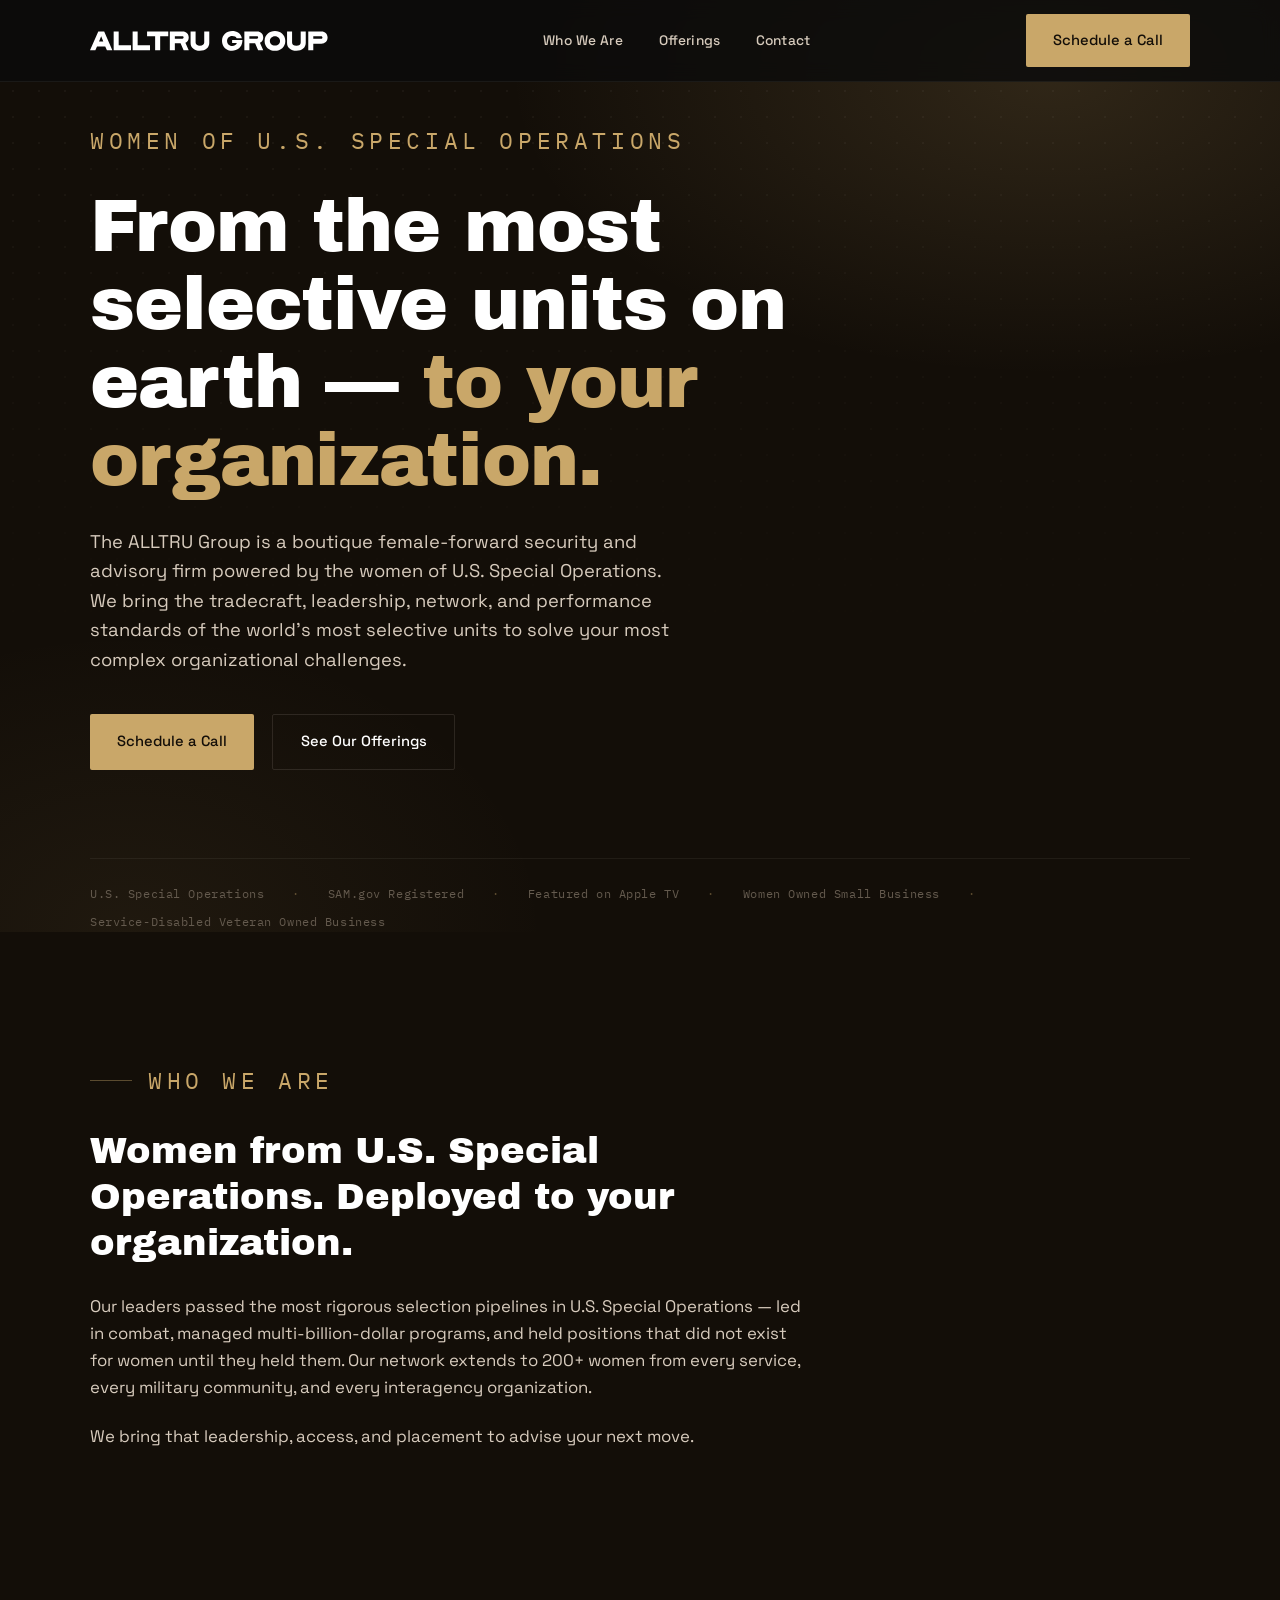
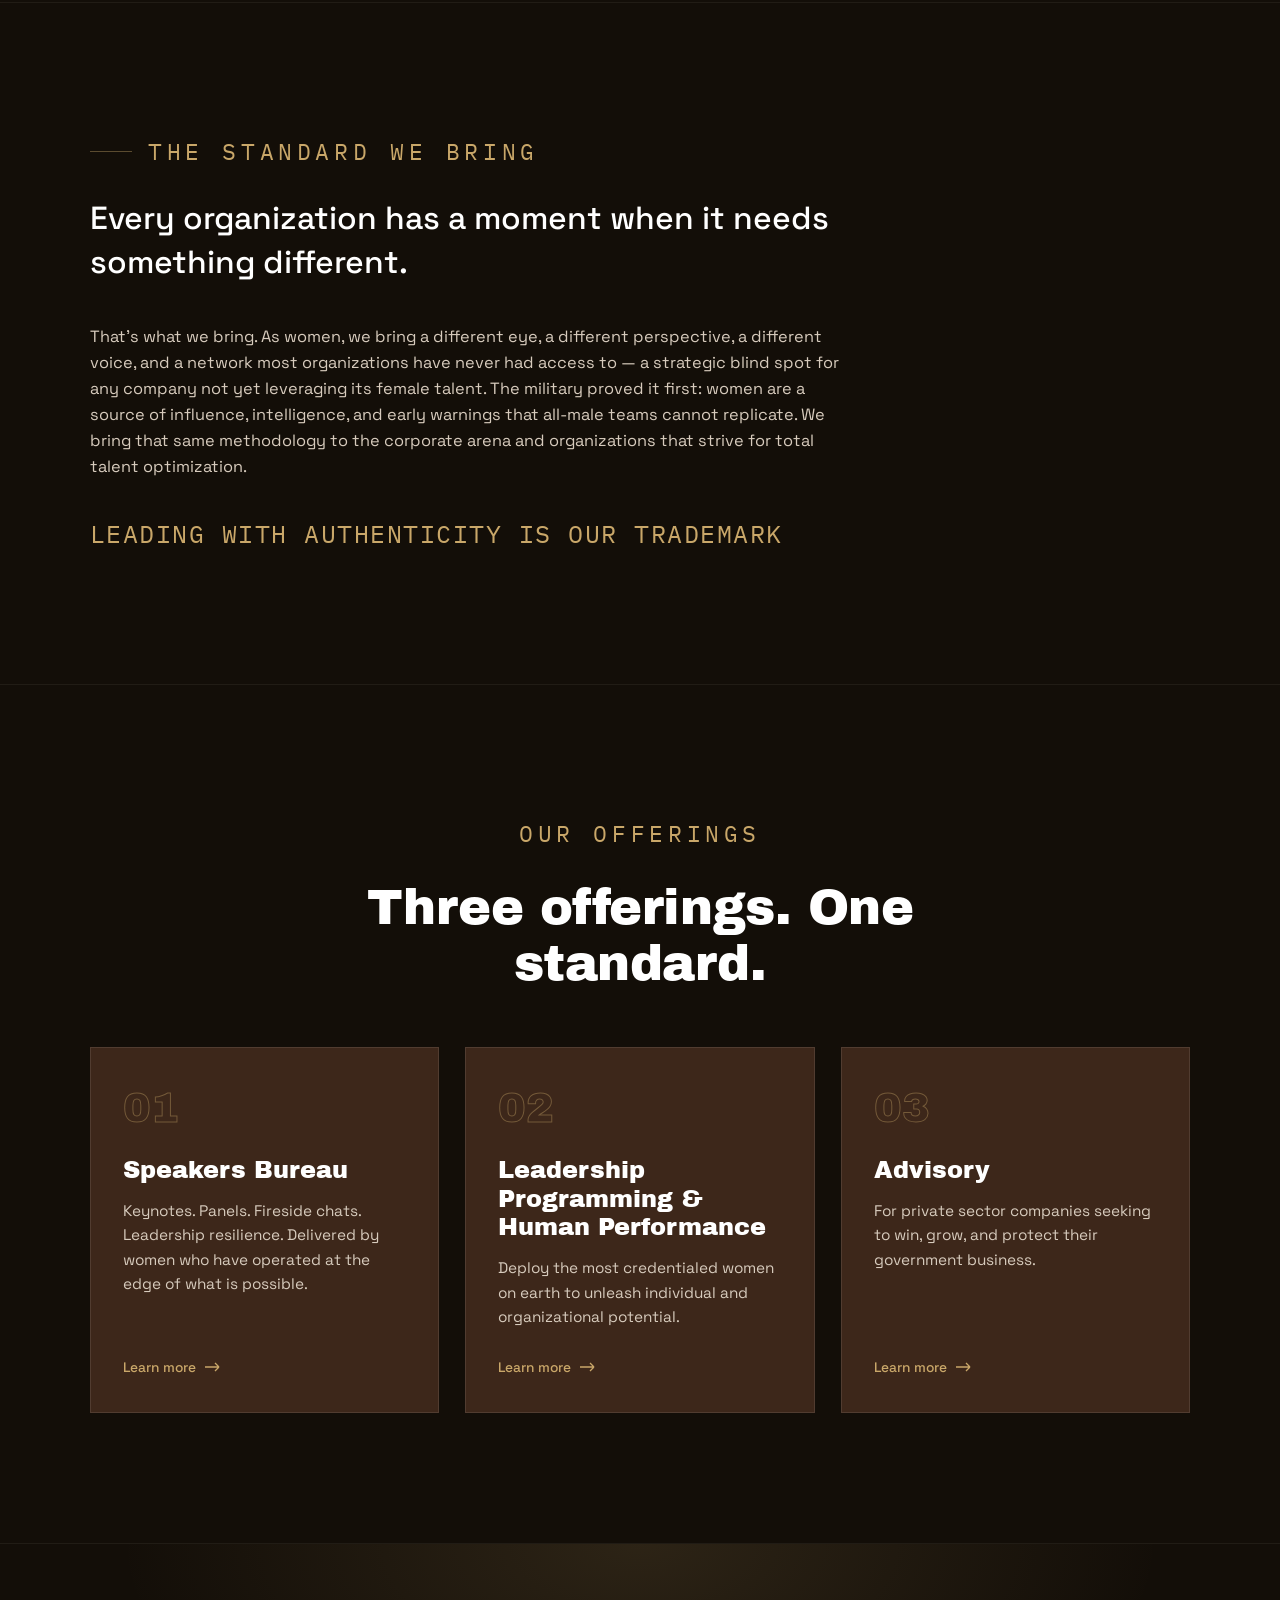
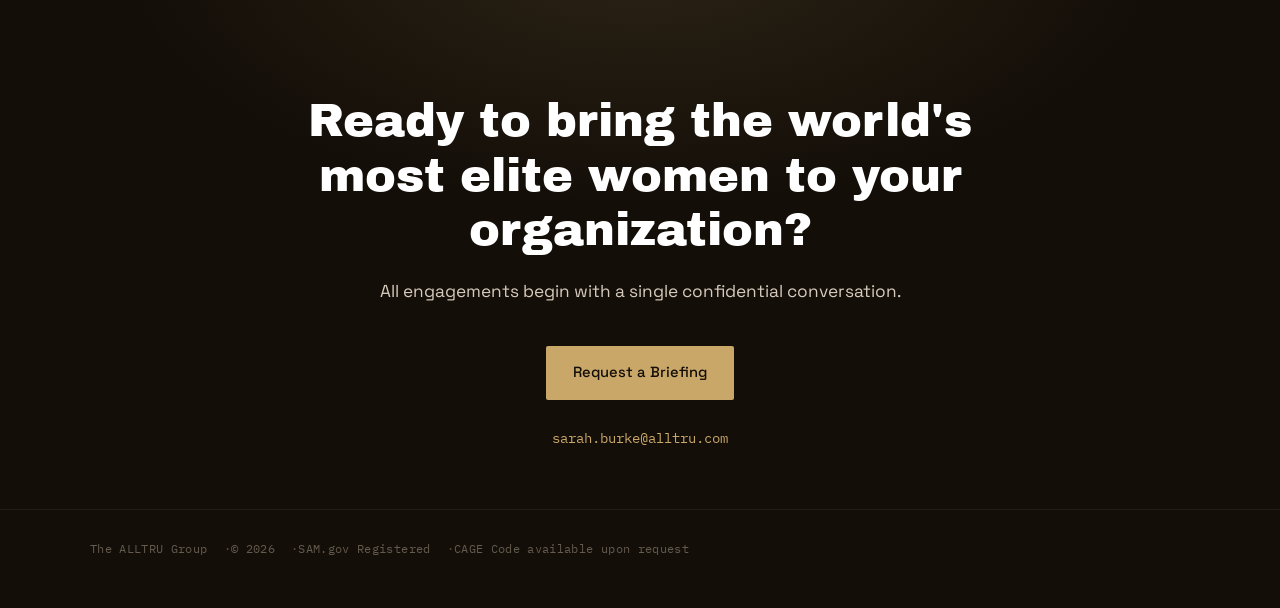
==== commit ccac943f: "Add files via upload" ====
--- a/index.html
+++ b/index.html
@@ -8,387 +8,35 @@
 <script>document.documentElement.classList.add('js');</script>
 <link rel="preconnect" href="https://fonts.googleapis.com">
 <link rel="preconnect" href="https://fonts.gstatic.com" crossorigin>
-<link href="https://fonts.googleapis.com/css2?family=Fraunces:ital,opsz,wght@0,9..144,300;0,9..144,400;0,9..144,500;0,9..144,600;1,9..144,400;1,9..144,500&family=Inter:wght@300;400;500;600&family=IBM+Plex+Mono:wght@400;500&display=swap" rel="stylesheet">
-<style>
-  :root{
-    --bg:#0b0b0c;
-    --bg-1:#141416;
-    --bg-2:#1b1b1e;
-    --line: rgba(244,241,234,0.10);
-    --line-soft: rgba(244,241,234,0.06);
-    --ink:#f4f1ea;
-    --ink-dim:#b6b1a7;
-    --ink-faint:#7c776e;
-    --gold:#c9a769;
-    --gold-bright:#e3c78e;
-    --gold-soft: rgba(201,167,105,0.12);
-    --gold-line: rgba(201,167,105,0.4);
-    --serif: 'Fraunces', Georgia, 'Times New Roman', serif;
-    --sans: 'Inter', -apple-system, BlinkMacSystemFont, 'Segoe UI', sans-serif;
-    --mono: 'IBM Plex Mono', 'SFMono-Regular', Menlo, Consolas, monospace;
-    --container: 1180px;
-    --nav-h: 82px;
-  }
-
-  *{ box-sizing:border-box; }
-  html{ scroll-behavior:smooth; }
-  @media (prefers-reduced-motion: reduce){
-    html{ scroll-behavior:auto; }
-    *{ animation-duration:0.001ms !important; animation-iteration-count:1 !important; transition-duration:0.001ms !important; scroll-behavior:auto !important; }
-  }
-
-  body{
-    margin:0;
-    background:var(--bg);
-    color:var(--ink);
-    font-family:var(--sans);
-    font-weight:400;
-    line-height:1.6;
-    -webkit-font-smoothing:antialiased;
-  }
-
-  img,svg{ display:block; max-width:100%; }
-  a{ color:inherit; text-decoration:none; }
-  ul{ margin:0; padding:0; list-style:none; }
-  p{ margin:0; }
-  button{ font:inherit; color:inherit; background:none; border:none; cursor:pointer; padding:0; }
-
-  .wrap{ max-width:var(--container); margin:0 auto; padding:0 40px; }
-  section{ scroll-margin-top: var(--nav-h); }
-
-  ::selection{ background:var(--gold); color:#0b0b0c; }
-
-  /* ---------- Eyebrow / labels ---------- */
-  .eyebrow{
-    display:flex; align-items:center; gap:16px;
-    font-family:var(--mono); font-size:1.44rem; letter-spacing:0.2em; text-transform:uppercase;
-    color:var(--gold); margin-bottom:28px;
-  }
-  .eyebrow::before{ content:""; width:42px; height:1px; background:var(--gold-line); }
-  .eyebrow.no-dash::before{ display:none; }
-
-  .section-head{ max-width:760px; margin-bottom:56px; }
-  .section-head h2{
-    font-family:var(--serif); font-weight:500; font-size:clamp(2rem, 1.4rem + 2.6vw, 3.1rem);
-    line-height:1.12; margin:0 0 20px; letter-spacing:-0.01em;
-  }
-  .section-head .lead{ font-size:1.08rem; color:var(--ink-dim); max-width:640px; }
-  .section-head .lead + .lead{ margin-top:14px; }
-  .section-head.center{ margin-left:auto; margin-right:auto; text-align:center; }
-  .section-head.center .eyebrow{ justify-content:center; }
-  .section-head.center .eyebrow::before{ display:none; }
-
-  /* ---------- Buttons ---------- */
-  .btn{
-    display:inline-flex; align-items:center; gap:10px;
-    font-family:var(--sans); font-size:0.92rem; font-weight:500;
-    padding:0.95rem 1.7rem; border-radius:2px; white-space:nowrap;
-    transition: all .2s ease;
-  }
-  .btn-gold{ background:var(--gold); color:#171308; }
-  .btn-gold:hover{ background:var(--gold-bright); transform:translateY(-1px); }
-  .btn-line{ border:1px solid var(--line); color:var(--ink); }
-  .btn-line:hover{ border-color:var(--gold-line); color:var(--gold-bright); }
-  .btn-arrow{ transition: transform .2s ease; }
-  .btn:hover .btn-arrow{ transform:translateX(3px); }
-
-  /* ---------- Corner brackets (signature motif) ---------- */
-  .brackets{ position:relative; }
-  .brackets .cnr{ position:absolute; width:22px; height:22px; pointer-events:none; }
-  .brackets .cnr.tl{ top:-1px; left:-1px; border-top:1px solid var(--gold-line); border-left:1px solid var(--gold-line); }
-  .brackets .cnr.tr{ top:-1px; right:-1px; border-top:1px solid var(--gold-line); border-right:1px solid var(--gold-line); }
-  .brackets .cnr.br{ bottom:-1px; right:-1px; border-bottom:1px solid var(--gold-line); border-right:1px solid var(--gold-line); }
-  .brackets .cnr.bl{ bottom:-1px; left:-1px; border-bottom:1px solid var(--gold-line); border-left:1px solid var(--gold-line); }
-
-  /* ================= NAV ================= */
-  header.site-nav{
-    position:fixed; top:0; left:0; right:0; z-index:100;
-    height:var(--nav-h);
-    background:rgba(11,11,12,0.82);
-    backdrop-filter:blur(10px);
-    -webkit-backdrop-filter:blur(10px);
-    border-bottom:1px solid var(--line-soft);
-  }
-  .nav-inner{
-    max-width:var(--container); margin:0 auto; padding:0 40px; height:100%;
-    display:flex; align-items:center; justify-content:space-between;
-  }
-  .wordmark{ font-family:var(--serif); font-size:1.28rem; font-weight:500; letter-spacing:0.02em; }
-  .wordmark span{ color:var(--gold); }
-  nav.nav-links{ display:flex; align-items:center; gap:36px; }
-  nav.nav-links a{
-    font-size:0.86rem; color:var(--ink-dim); font-weight:500; letter-spacing:0.01em;
-    transition:color .2s ease;
-  }
-  nav.nav-links a:hover{ color:var(--ink); }
-  .nav-cta{ display:flex; align-items:center; gap:20px; flex-shrink:0; }
-  .nav-cta .btn{ flex-shrink:0; }
-  .nav-toggle{ display:none; }
-
-  .mobile-menu{
-    display:none;
-    flex-direction:column;
-    background:rgba(11,11,12,0.98);
-    border-bottom:1px solid var(--line);
-    overflow:hidden;
-    max-height:0;
-    transition:max-height .3s ease;
-  }
-  .mobile-menu a{
-    padding:16px 22px; font-size:0.95rem; color:var(--ink-dim); border-top:1px solid var(--line-soft);
-  }
-  .mobile-menu a:hover{ color:var(--gold); }
-  .mobile-menu.is-open{ max-height:280px; }
-
-  @media (max-width: 900px){
-    nav.nav-links{ display:none; }
-    .nav-toggle{
-      display:flex; flex-direction:column; justify-content:center; gap:5px; width:26px; height:26px;
-    }
-    .nav-toggle span{ display:block; height:1px; background:var(--ink); transition: transform .2s ease, opacity .2s ease; }
-    .nav-toggle[aria-expanded="true"] span:nth-child(1){ transform:translateY(6px) rotate(45deg); }
-    .nav-toggle[aria-expanded="true"] span:nth-child(2){ opacity:0; }
-    .nav-toggle[aria-expanded="true"] span:nth-child(3){ transform:translateY(-6px) rotate(-45deg); }
-    .mobile-menu{ display:flex; }
-    .nav-cta .btn{ padding:0.65rem 1rem; font-size:0.8rem; }
-  }
-
-  @media (max-width: 420px){
-    .nav-cta .btn{ padding:0.6rem 0.75rem; font-size:0.74rem; }
-    .wordmark{ font-size:1.1rem; }
-  }
-
-  /* ================= HERO ================= */
-  .hero{
-    position:relative;
-    min-height:100vh;
-    display:flex; flex-direction:column; justify-content:center;
-    padding-top:calc(var(--nav-h) + 40px);
-    overflow:hidden;
-  }
-  .hero::before{
-    content:"";
-    position:absolute; inset:0;
-    background:
-      radial-gradient(ellipse 900px 500px at 82% 8%, rgba(201,167,105,0.16), transparent 60%),
-      radial-gradient(ellipse 700px 500px at 10% 100%, rgba(201,167,105,0.07), transparent 60%);
-    pointer-events:none;
-  }
-  .hero::after{
-    content:"";
-    position:absolute; inset:0;
-    background-image: radial-gradient(rgba(244,241,234,0.06) 1px, transparent 1px);
-    background-size: 26px 26px;
-    -webkit-mask-image: linear-gradient(to bottom, black, transparent 75%);
-            mask-image: linear-gradient(to bottom, black, transparent 75%);
-    pointer-events:none;
-  }
-  .hero-inner{ position:relative; z-index:1; }
-  .hero h1{
-    font-family:var(--serif); font-weight:500; font-size:clamp(2.5rem, 1.6rem + 4.2vw, 4.6rem);
-    line-height:1.06; letter-spacing:-0.015em; max-width:900px; margin:0 0 28px;
-  }
-  .hero h1 em{ color:var(--gold); font-style:italic; }
-  .hero .lead{ font-size:1.15rem; color:var(--ink-dim); max-width:600px; margin-bottom:40px; }
-  .hero-ctas{ display:flex; gap:18px; flex-wrap:wrap; margin-bottom:88px; }
-
-  .credibility{
-    position:relative; z-index:1;
-    border-top:1px solid var(--line-soft);
-    padding-top:26px;
-    display:flex; flex-wrap:wrap; gap:10px 28px;
-    font-family:var(--mono); font-size:0.72rem; letter-spacing:0.05em; color:var(--ink-faint);
-  }
-  .credibility span:not(:last-child)::after{ content:"·"; color:var(--gold-line); margin-left:28px; }
-
-  /* ================= WHO WE ARE ================= */
-  .band{ padding:130px 0; border-bottom:1px solid var(--line-soft); }
-  .band.tight{ padding:110px 0; }
-
-  .who-grid{ display:flex; flex-direction:column; gap:56px; }
-  .who-copy{ max-width:720px; }
-  .who-copy p{ color:var(--ink-dim); font-size:1.05rem; margin-bottom:22px; }
-
-  /* ================= THE STANDARD ================= */
-  .standard{ padding:130px 0; border-bottom:1px solid var(--line-soft); }
-  .standard-inner{ max-width:900px; }
-  .standard blockquote{
-    font-family:var(--serif); font-weight:400; font-style:italic;
-    font-size:clamp(1.5rem, 1.1rem + 1.6vw, 2.15rem);
-    line-height:1.35; color:var(--ink); margin:0 0 40px;
-  }
-  .standard .body-copy p{ color:var(--ink-dim); font-size:1.02rem; margin-bottom:18px; max-width:760px; }
-  .standard .trademark{ margin-top:34px; font-family:var(--mono); font-size:1.56rem; letter-spacing:0.06em; color:var(--gold); text-transform:uppercase; }
-
-  /* ================= OFFERINGS OVERVIEW ================= */
-  .offerings-grid{ display:grid; grid-template-columns:repeat(3, 1fr); gap:26px; }
-  .offer-card{
-    position:relative; background:var(--bg-1); border:1px solid var(--line);
-    padding:40px 32px 34px; display:flex; flex-direction:column; min-height:340px;
-    transition: border-color .25s ease, transform .25s ease;
-  }
-  .offer-card:hover{ border-color:var(--gold-line); transform:translateY(-4px); }
-  .offer-card .num{
-    font-family:var(--serif); font-weight:300; font-size:2.6rem; color:transparent;
-    -webkit-text-stroke:1px var(--gold-line); margin-bottom:26px; line-height:1;
-  }
-  .offer-card h3{ font-family:var(--serif); font-weight:500; font-size:1.5rem; margin:0 0 14px; line-height:1.2; }
-  .offer-card p{ color:var(--ink-dim); font-size:0.96rem; margin-bottom:auto; padding-bottom:26px; }
-  .offer-card .card-link{
-    display:inline-flex; align-items:center; gap:8px; font-size:0.86rem; font-weight:500; color:var(--gold);
-  }
-  .offer-card .card-link svg{ transition:transform .2s ease; }
-  .offer-card:hover .card-link svg{ transform:translateX(3px); }
-
-  @media (max-width: 900px){ .offerings-grid{ grid-template-columns:1fr; } }
-
-  /* ================= SPEAKERS BUREAU ================= */
-  .market-row{ display:grid; grid-template-columns:1fr 1fr; gap:60px; margin-bottom:70px; }
-  .market-block .kicker{ font-family:var(--mono); font-size:1.4rem; letter-spacing:0.14em; color:var(--gold); text-transform:uppercase; margin-bottom:22px; }
-  .market-block .statement{ font-family:var(--serif); font-size:1.5rem; font-weight:500; line-height:1.35; }
-  .market-block p{ color:var(--ink-dim); font-size:1rem; }
-  .tag-cloud{ display:flex; flex-wrap:wrap; gap:9px; }
-  .tag{
-    font-family:var(--mono); font-size:0.76rem; color:var(--ink-dim);
-    border:1px solid var(--line); padding:7px 13px; border-radius:2px; background:var(--bg-1);
-  }
-  @media (max-width: 860px){ .market-row{ grid-template-columns:1fr; gap:36px; } }
-
-  .pkg-label{ font-family:var(--mono); font-size:1.44rem; letter-spacing:0.14em; color:var(--gold); text-transform:uppercase; margin-bottom:14px; }
-  .pkg-intro{ font-family:var(--serif); font-style:italic; font-size:1.05rem; color:var(--gold-bright); margin-bottom:28px; }
-  .pkg-grid{ display:grid; grid-template-columns:repeat(2, 1fr); gap:20px; }
-  .pkg-card{ background:var(--bg-1); border:1px solid var(--line); padding:28px 26px; transition:border-color .2s ease; }
-  .pkg-card:hover{ border-color:var(--gold-line); }
-  .pkg-card h4{ font-family:var(--serif); font-weight:500; font-size:1.18rem; margin:0 0 10px; }
-  .pkg-card .solves{ font-size:0.88rem; color:var(--ink-dim); margin-bottom:16px; }
-  .pkg-card .solves b{ color:var(--gold); font-weight:500; font-family:var(--mono); font-size:0.72rem; letter-spacing:0.05em; text-transform:uppercase; display:block; margin-bottom:4px; }
-  .pkg-card .fmt{ font-family:var(--mono); font-size:0.76rem; color:var(--ink-faint); line-height:1.6; }
-  @media (max-width: 700px){ .pkg-grid{ grid-template-columns:1fr; } }
-
-  .avail-note{ margin-top:40px; font-size:0.88rem; color:var(--ink-faint); border-top:1px solid var(--line-soft); padding-top:24px; }
-
-  /* ================= SLIDE SELECTOR (shared: leadership + advisory) ================= */
-  .selector-label{ font-family:var(--mono); font-size:1.44rem; letter-spacing:0.14em; color:var(--gold); text-transform:uppercase; margin-bottom:26px; }
-
-  .selector-list{ border-top:1px solid var(--line); margin-bottom:44px; }
-  .selector-item{
-    display:flex; align-items:center; gap:24px; width:100%; text-align:left;
-    padding:22px 4px; border-bottom:1px solid var(--line);
-    transition: background .2s ease;
-  }
-  .selector-item:hover{ background:var(--gold-soft); }
-  .selector-item .s-num{ font-family:var(--mono); font-size:0.85rem; color:var(--ink-faint); width:26px; flex-shrink:0; }
-  .selector-item .s-text{ flex:1; }
-  .selector-item .s-text h4{
-    font-family:var(--serif); font-weight:500; font-size:1.18rem; margin:0 0 5px; color:var(--ink);
-    transition:color .2s ease;
-  }
-  .selector-item .s-text p{ color:var(--ink-faint); font-size:0.88rem; max-width:620px; }
-  .selector-item .s-arrow{ color:var(--ink-faint); flex-shrink:0; transition: all .2s ease; }
-  .selector-item.is-active{ background:var(--gold-soft); }
-  .selector-item.is-active .s-num{ color:var(--gold); }
-  .selector-item.is-active .s-text h4{ color:var(--gold-bright); }
-  .selector-item.is-active .s-arrow{ color:var(--gold); transform:translateX(3px); }
-  .selector-item:hover .s-arrow{ transform:translateX(3px); }
-
-  .slide-viewer{
-    position:relative;
-    background:var(--bg-1); border:1px solid var(--line);
-    padding:56px 56px 44px;
-  }
-  .slide-panel{ display:none; }
-  .slide-panel.is-active{ display:block; animation: panelIn .35s ease; }
-  @keyframes panelIn{ from{ opacity:0; transform:translateY(8px); } to{ opacity:1; transform:translateY(0); } }
-
-  .slide-kicker{ font-family:var(--mono); font-size:1.36rem; letter-spacing:0.12em; color:var(--gold); text-transform:uppercase; margin-bottom:24px; }
-  .slide-panel h3{ font-family:var(--serif); font-weight:500; font-size:clamp(1.6rem, 1.2rem + 1.6vw, 2.2rem); margin:0 0 10px; line-height:1.2; }
-  .slide-panel .slide-sub{ font-family:var(--serif); font-style:italic; color:var(--gold-bright); font-size:1.1rem; margin-bottom:26px; }
-  .slide-panel .slide-body p{ color:var(--ink-dim); font-size:1rem; margin-bottom:16px; max-width:760px; }
-
-  .slide-cols{ display:grid; grid-template-columns:1fr 1fr; gap:48px; margin-top:36px; padding-top:32px; border-top:1px solid var(--line-soft); }
-  .slide-col .col-label{ font-family:var(--mono); font-size:1.4rem; letter-spacing:0.1em; color:var(--gold); text-transform:uppercase; margin-bottom:20px; }
-  .slide-col ul li{
-    position:relative; padding-left:20px; margin-bottom:12px; color:var(--ink-dim); font-size:0.95rem; line-height:1.55;
-  }
-  .slide-col ul li::before{ content:""; position:absolute; left:0; top:9px; width:6px; height:1px; background:var(--gold); }
-  .slide-col p.solves-copy{ color:var(--ink-dim); font-size:0.95rem; }
-
-  .scope-grid{ display:grid; grid-template-columns:1fr 1fr; gap:10px 32px; margin-top:28px; }
-  .scope-grid div{
-    display:flex; align-items:baseline; gap:10px; font-size:0.94rem; color:var(--ink-dim);
-    padding:10px 0; border-bottom:1px solid var(--line-soft);
-  }
-  .scope-grid div::before{ content:"—"; color:var(--gold); flex-shrink:0; }
-  @media (max-width: 760px){
-    .slide-viewer{ padding:36px 26px 30px; }
-    .slide-cols{ grid-template-columns:1fr; gap:28px; }
-    .scope-grid{ grid-template-columns:1fr; }
-  }
-
-  .shared-footnote{ margin-top:30px; font-size:0.88rem; color:var(--ink-faint); }
-
-  /* ================= CADRE ================= */
-  .cadre-band{ display:grid; grid-template-columns:1fr 1fr; gap:70px; align-items:center; }
-  .cadre-copy p{ color:var(--ink-dim); font-size:1.02rem; margin-bottom:18px; }
-  .cadre-visual{
-    position:relative; aspect-ratio:4/5; background:var(--bg-1); border:1px solid var(--line);
-    display:flex; align-items:center; justify-content:center; overflow:hidden;
-  }
-  .cadre-visual::before{
-    content:"";
-    position:absolute; inset:0;
-    background-image: repeating-linear-gradient(115deg, rgba(201,167,105,0.05) 0 1px, transparent 1px 34px);
-  }
-  .cadre-visual .cadre-mark{ position:relative; font-family:var(--serif); font-style:italic; font-size:1.3rem; color:var(--gold); text-align:center; padding:0 30px; }
-  @media (max-width: 860px){ .cadre-band{ grid-template-columns:1fr; } .cadre-visual{ aspect-ratio:16/9; order:-1; } }
-
-  /* ================= CONTACT / CLOSE ================= */
-  .close-band{
-    padding:150px 0 60px; text-align:center; position:relative; overflow:hidden;
-  }
-  .close-band::before{
-    content:"";
-    position:absolute; inset:0;
-    background: radial-gradient(ellipse 800px 400px at 50% 0%, rgba(201,167,105,0.14), transparent 65%);
-    pointer-events:none;
-  }
-  .close-inner{ position:relative; max-width:720px; margin:0 auto; }
-  .close-band h2{
-    font-family:var(--serif); font-weight:500; font-size:clamp(2rem, 1.4rem + 2.4vw, 2.9rem); line-height:1.18; margin:0 0 20px;
-  }
-  .close-band .lead{ color:var(--ink-dim); font-size:1.08rem; margin-bottom:40px; }
-  .close-email{ margin-top:26px; font-family:var(--mono); font-size:0.9rem; color:var(--ink-faint); }
-  .close-email a{ color:var(--gold); }
-
-  footer{ border-top:1px solid var(--line-soft); padding:30px 0 50px; }
-  .footer-inner{
-    display:flex; justify-content:space-between; align-items:center; flex-wrap:wrap; gap:14px;
-    font-family:var(--mono); font-size:0.72rem; color:var(--ink-faint); letter-spacing:0.03em;
-  }
-  .footer-inner span:not(:last-child)::after{ content:"·"; color:var(--gold-line); margin-left:16px; }
-
-  /* ---------- reveal on scroll (only hides content once JS confirms it can reveal it again) ---------- */
-  .js .reveal{ opacity:0; transform:translateY(18px); transition:opacity .6s ease, transform .6s ease; }
-  .reveal.is-visible{ opacity:1; transform:translateY(0); }
-
-  @media (max-width: 640px){
-    .wrap{ padding:0 22px; }
-    .nav-inner{ padding:0 22px; }
-    .band, .band.tight, .standard{ padding:80px 0; }
-    .slide-viewer{ padding:30px 24px; }
-  }
-</style>
+<link href="https://fonts.googleapis.com/css2?family=Archivo+Black&family=Space+Grotesk:wght@400;500;600;700&family=IBM+Plex+Mono:wght@400;500&display=swap" rel="stylesheet">
+<link rel="stylesheet" href="styles.css">
 </head>
 <body>
-
 <header class="site-nav">
   <div class="nav-inner">
-    <a href="#top" class="wordmark">ALLTRU<span>.</span></a>
+    <a href="index.html" class="wordmark">
+<svg class="wordmark-svg" viewBox="0 0 511 43" xmlns="http://www.w3.org/2000/svg" role="img" aria-label="ALLTRU Group">
+    <g class="wm-alltru">
+      <path d="M245.605 0.98584H256.451V25.9258C256.451 35.5538 248.447 42.5718 236.325 42.5718C224.261 42.5718 216.257 35.5538 216.257 25.7518V0.98584H227.045V24.6498C227.045 29.0578 230.699 31.5518 236.325 31.5518C242.009 31.5518 245.605 29.0578 245.605 24.6498V0.98584Z"/>
+      <path d="M212.296 13.9198C212.296 19.4298 209.628 23.4318 205.104 25.2298L212.238 41.5278H201.218L194.722 26.3318H182.426V41.5278H171.638V0.98584H179.874H199.188C207.018 0.98584 212.296 6.14784 212.296 13.9198ZM182.426 11.3098V16.4138H198.84C200.232 16.4138 201.218 15.4278 201.218 13.8618C201.218 12.3538 200.232 11.3098 198.84 11.3098H182.426Z"/>
+      <path d="M168.283 0.98584V11.2518H150.883V41.5278H140.037V11.2518H122.695V0.98584H168.283Z"/>
+      <path d="M102.449 30.8558H129.013V41.5278H91.6611V0.98584H102.449V30.8558Z"/>
+      <path d="M61.6679 30.8558H88.2319V41.5278H50.8799V0.98584H61.6679V30.8558Z"/>
+      <path d="M30.508 0.98584L48.024 41.5278H36.424L32.77 33.3498H15.08L11.542 41.5278H0L17.806 0.98584H30.508ZM19.43 22.3878H28.594L24.012 11.3098L19.43 22.3878Z"/>
+    </g>
+    <g class="wm-group">
+      <path d="M497.704 0.98584C505.592 0.98584 510.812 6.37984 510.812 14.0938C510.812 21.8658 505.592 27.2018 497.414 27.2018H480.072V41.5278H469.284V0.98584H477.52H497.704ZM497.356 16.8778C498.748 16.8778 499.734 15.6598 499.734 14.0938C499.734 12.5858 498.748 11.3098 497.356 11.3098H480.072V16.8778H497.356Z"/>
+      <path d="M453.023 0.98584H463.869V25.9258C463.869 35.5538 455.865 42.5718 443.743 42.5718C431.679 42.5718 423.675 35.5538 423.675 25.8098V0.98584H434.463V24.6498C434.463 29.1158 438.117 31.5518 443.743 31.5518C449.427 31.5518 453.023 29.1158 453.023 24.6498V0.98584Z"/>
+      <path d="M419.936 21.286C419.936 34.104 409.844 42.572 397.664 42.572C385.484 42.572 375.392 34.104 375.392 21.286C375.392 8.468 385.484 0 397.664 0C409.844 0 419.936 8.468 419.936 21.286ZM397.664 31.436C404.682 31.436 408.568 26.39 408.568 21.286C408.568 16.182 404.682 11.078 397.664 11.078C390.646 11.078 386.76 16.182 386.76 21.286C386.76 26.39 390.646 31.436 397.664 31.436Z"/>
+      <path d="M372.532 13.9198C372.532 19.4298 369.864 23.4318 365.34 25.2298L372.474 41.5278H361.454L354.958 26.3318H342.662V41.5278H331.874V0.98584H340.11H359.424C367.254 0.98584 372.532 6.14784 372.532 13.9198ZM342.662 11.3098V16.4138H359.076C360.468 16.4138 361.454 15.4278 361.454 13.8618C361.454 12.3538 360.468 11.3098 359.076 11.3098H342.662Z"/>
+      <path d="M305.554 25.868V19.314H327.71V21.228C327.014 35.67 316.632 42.572 305.496 42.572C293.78 42.572 283.804 33.814 283.804 21.286C283.804 8.468 293.548 0 305.728 0C315.762 0 324.694 5.51 326.492 15.37H315.356C314.138 12.586 310.6 10.672 305.728 10.672C298.536 10.672 294.708 16.008 294.708 21.286C294.708 26.622 298.826 32.132 305.728 32.132C311.18 32.132 314.486 29.406 315.704 25.868H305.554Z"/>
+    </g>
+</svg>
+    </a>
     <nav class="nav-links">
-      <a href="#who-we-are">Who We Are</a>
-      <a href="#offerings">Offerings</a>
-      <a href="#cadre">The Cadre</a>
-      <a href="#contact">Contact</a>
+      <a href="index.html#who-we-are">Who We Are</a>
+      <a href="index.html#offerings">Offerings</a>
+      <a href="index.html#contact">Contact</a>
     </nav>
     <div class="nav-cta">
       <a class="btn btn-gold" href="mailto:sarah.burke@alltru.com?subject=Schedule%20a%20Call">Schedule a Call</a>
@@ -398,21 +46,19 @@
     </div>
   </div>
   <nav class="mobile-menu" id="mobileMenu">
-    <a href="#who-we-are">Who We Are</a>
-    <a href="#offerings">Offerings</a>
-    <a href="#cadre">The Cadre</a>
-    <a href="#contact">Contact</a>
+    <a href="index.html#who-we-are">Who We Are</a>
+    <a href="index.html#offerings">Offerings</a>
+    <a href="index.html#contact">Contact</a>
   </nav>
 </header>
 
 <main id="top">
 
-  <!-- ================= HERO ================= -->
   <section class="hero" id="hero">
     <div class="wrap hero-inner">
       <div class="eyebrow no-dash" style="justify-content:flex-start;">WOMEN OF U.S. SPECIAL OPERATIONS</div>
       <h1>From the most selective units on earth — <em>to your organization.</em></h1>
-      <p class="lead">The ALLTRU Group is a boutique female-forward security and advisory firm powered by the women of U.S. Special Operations. We bring the tradecraft, leadership, and performance standards of the world's most selective units to the organizations that demand the same.</p>
+      <p class="lead">The ALLTRU Group is a boutique female-forward security and advisory firm powered by the women of U.S. Special Operations. We bring the tradecraft, leadership, network, and performance standards of the world's most selective units to solve your most complex organizational challenges.</p>
       <div class="hero-ctas">
         <a class="btn btn-gold" href="mailto:sarah.burke@alltru.com?subject=Schedule%20a%20Call">Schedule a Call</a>
         <a class="btn btn-line" href="#offerings">See Our Offerings</a>
@@ -428,20 +74,22 @@
   </section>
 
   <!-- ================= WHO WE ARE ================= -->
+
   <section class="band" id="who-we-are">
     <div class="wrap">
       <div class="who-grid reveal">
         <div class="who-copy">
           <div class="eyebrow">Who We Are</div>
           <h2 style="font-family:var(--serif); font-weight:500; font-size:clamp(1.7rem, 1.3rem + 1.6vw, 2.3rem); line-height:1.25; margin-bottom:26px;">Women from U.S. Special Operations. Deployed to your organization.</h2>
-          <p>Our leaders passed the most rigorous selection pipelines in U.S. Special Operations — led in combat, managed multi-billion-dollar programs, and held positions that did not exist for women until they held them. They bring the tradecraft, judgment, network, and leadership standards of the world's most selective units to your stage, your boardroom, your team, and to solve your most complex organizational challenges.</p>
-          <p>Our network extends to 200+ women from every service, every military community, and every interagency organization — women who have served at every level of the Department of War, the Department of State, the Department of Justice, and the intelligence community. We bring that leadership, access, and placement to advise your next move.</p>
+          <p>Our leaders passed the most rigorous selection pipelines in U.S. Special Operations — led in combat, managed multi-billion-dollar programs, and held positions that did not exist for women until they held them. Our network extends to 200+ women from every service, every military community, and every interagency organization.</p>
+          <p>We bring that leadership, access, and placement to advise your next move.</p>
         </div>
       </div>
     </div>
   </section>
 
   <!-- ================= THE STANDARD ================= -->
+
   <section class="standard">
     <div class="wrap">
       <div class="standard-inner reveal">
@@ -456,6 +104,7 @@
   </section>
 
   <!-- ================= OFFERINGS OVERVIEW ================= -->
+
   <section class="band" id="offerings">
     <div class="wrap">
       <div class="section-head center reveal" style="margin-left:auto; margin-right:auto;">
@@ -467,15 +116,15 @@
           <div class="num">01</div>
           <h3>Speakers Bureau</h3>
           <p>Keynotes. Panels. Fireside chats. Leadership resilience. Delivered by women who have operated at the edge of what is possible.</p>
-          <a class="card-link" href="#speakers-bureau">Learn more
+          <a class="card-link" href="speakers-bureau.html">Learn more
             <svg width="16" height="10" viewBox="0 0 16 10" fill="none"><path d="M1 5H15M15 5L11 1M15 5L11 9" stroke="currentColor" stroke-width="1.3"/></svg>
           </a>
         </div>
         <div class="offer-card">
           <div class="num">02</div>
-          <h3>Leadership Programming and Human Performance</h3>
+          <h3>Leadership Programming &amp; Human Performance</h3>
           <p>Deploy the most credentialed women on earth to unleash individual and organizational potential.</p>
-          <a class="card-link" href="#leadership-programming">Learn more
+          <a class="card-link" href="leadership-programming.html">Learn more
             <svg width="16" height="10" viewBox="0 0 16 10" fill="none"><path d="M1 5H15M15 5L11 1M15 5L11 9" stroke="currentColor" stroke-width="1.3"/></svg>
           </a>
         </div>
@@ -483,7 +132,7 @@
           <div class="num">03</div>
           <h3>Advisory</h3>
           <p>For private sector companies seeking to win, grow, and protect their government business.</p>
-          <a class="card-link" href="#advisory">Learn more
+          <a class="card-link" href="advisory.html">Learn more
             <svg width="16" height="10" viewBox="0 0 16 10" fill="none"><path d="M1 5H15M15 5L11 1M15 5L11 9" stroke="currentColor" stroke-width="1.3"/></svg>
           </a>
         </div>
@@ -491,422 +140,6 @@
     </div>
   </section>
 
-  <!-- ================= OFFERING 01 — SPEAKERS BUREAU ================= -->
-  <section class="band" id="speakers-bureau">
-    <div class="wrap">
-      <div class="section-head reveal">
-        <div class="eyebrow">Offering 01 · Speakers Bureau</div>
-        <h2>The room changes when we walk in.</h2>
-        <p class="lead">People are more important than hardware. SOCOM did not build the world's most effective units by only acquiring better gear — they built them by developing better people. ALLTRU Group's offerings elevate how your people lead, operate, and deliver results.</p>
-      </div>
-
-      <div class="market-row reveal">
-        <div class="market-block">
-          <div class="kicker">Market Position</div>
-          <p class="statement">The largest network of women Special Operations leaders in America.</p>
-        </div>
-        <div class="market-block">
-          <div class="kicker">Talent</div>
-          <div class="tag-cloud">
-            <span class="tag">Combat Veterans</span><span class="tag">Tier 1 Operators</span><span class="tag">Aviation Leaders</span>
-            <span class="tag">Intelligence Officers</span><span class="tag">Senior Enlisted Leaders</span><span class="tag">Commanders</span>
-            <span class="tag">Navy Divers</span><span class="tag">Bomb Technicians</span><span class="tag">Special Operations Officers</span>
-            <span class="tag">Defense Tech Leaders</span><span class="tag">AI Experts</span><span class="tag">Private Equity Managers</span>
-            <span class="tag">National Security Strategists</span><span class="tag">Cyber Experts</span><span class="tag">Athletes</span>
-            <span class="tag">Performance Psychologists</span><span class="tag">Strength &amp; Conditioning Coaches</span>
-            <span class="tag">Performance Dieticians</span><span class="tag">Sleep Experts</span>
-            <span class="tag">Scientists</span><span class="tag">Physiologists</span><span class="tag">Physical Therapists</span>
-            <span class="tag">Women, Peace &amp; Security Experts</span><span class="tag">Civil Affairs Officers</span>
-            <span class="tag">FBI Agents</span><span class="tag">CIA Analysts</span>
-          </div>
-        </div>
-      </div>
-
-      <div class="reveal">
-        <div class="pkg-label">Packages</div>
-        <p class="pkg-intro">Every topic can be fully tailored to your organization's priorities.</p>
-        <div class="pkg-grid">
-          <div class="pkg-card">
-            <h4>Optimizing Human Performance</h4>
-            <div class="solves"><b>Solves for</b>Productivity &amp; sustainable output</div>
-            <div class="fmt">Human Performance Edge · Executive Q&amp;A · Leadership Workshop</div>
-          </div>
-          <div class="pkg-card">
-            <h4>Building High-Performing Teams</h4>
-            <div class="solves"><b>Solves for</b>Trust &amp; communication across hierarchy</div>
-            <div class="fmt">Fireside Chat · Breakout Sessions · Executive Coaching</div>
-          </div>
-          <div class="pkg-card">
-            <h4>Innovation &amp; Technology</h4>
-            <div class="solves"><b>Solves for</b>Innovation strategy &amp; technological adaptation</div>
-            <div class="fmt">Keynote · Fireside Chat · Executive Q&amp;A</div>
-          </div>
-          <div class="pkg-card">
-            <h4>National Security &amp; Geopolitics</h4>
-            <div class="solves"><b>Solves for</b>Strategic foresight amid geopolitical risk</div>
-            <div class="fmt">Keynote · Panel · Policy Briefing / Q&amp;A</div>
-          </div>
-          <div class="pkg-card">
-            <h4>Women Who Changed the Battlefield</h4>
-            <div class="solves"><b>Solves for</b>Culture reset &amp; shared standards</div>
-            <div class="fmt">Keynote · Panel · Book Signing / Fireside Chat</div>
-          </div>
-          <div class="pkg-card">
-            <h4>Leading Through Chaos</h4>
-            <div class="solves"><b>Solves for</b>Decision-making &amp; elite teaming under pressure</div>
-            <div class="fmt">Panel · Executive Q&amp;A · Leadership Workshop</div>
-          </div>
-          <div class="pkg-card">
-            <h4>Leading in Male-Dominated Environments</h4>
-            <div class="solves"><b>Solves for</b>Retention &amp; advancement of women in leadership, or anyone who identifies as an outlier</div>
-            <div class="fmt">Fireside Chat · Panel · Executive Coaching / Mentorship</div>
-          </div>
-          <div class="pkg-card">
-            <h4>Women, Peace &amp; Security</h4>
-            <div class="solves"><b>Solves for</b>Strategic insight on gender, security &amp; global stability</div>
-            <div class="fmt">Keynote · Panel · Policy Briefing / Q&amp;A</div>
-          </div>
-        </div>
-        <p class="avail-note">Available to athletic teams, government clients, and private sector companies. Fully customizable — delivered on-site, remotely, or integrated into any ALLTRU engagement.</p>
-      </div>
-    </div>
-  </section>
-
-  <!-- ================= OFFERING 02 — EXPERIENTIAL LEADERSHIP PROGRAMMING ================= -->
-  <section class="band" id="leadership-programming">
-    <div class="wrap">
-      <div class="section-head reveal">
-        <div class="eyebrow">Offering 02 · Leadership Programming and Human Performance</div>
-        <h2>Built to change how your people lead, think, and perform.</h2>
-        <p class="lead">We do not teach leadership — we build it, the way Special Operations builds people. When your organization needs people who can think clearly under pressure, lead without a script, work as a team, and perform when it counts.</p>
-      </div>
-
-      <div class="reveal" id="elp-selector">
-        <div class="selector-label">Select a Program Area</div>
-        <div class="selector-list" role="tablist" aria-label="Program areas">
-
-          <button class="selector-item is-active" data-group="elp" data-target="team-dev" role="tab" aria-selected="true">
-            <span class="s-num">01</span>
-            <span class="s-text">
-              <h4>Leader &amp; Team Development</h4>
-              <p>How elite teams are built — trust, cohesion, and performance under pressure, applied to your team.</p>
-            </span>
-            <span class="s-arrow">→</span>
-          </button>
-
-          <button class="selector-item" data-group="elp" data-target="human-perf" role="tab" aria-selected="false">
-            <span class="s-num">02</span>
-            <span class="s-text">
-              <h4>Human Performance</h4>
-              <p>The operating system underneath every ALLTRU offering — strength, recovery, nutrition, and stress regulation.</p>
-            </span>
-            <span class="s-arrow">→</span>
-          </button>
-
-          <button class="selector-item" data-group="elp" data-target="offsites" role="tab" aria-selected="false">
-            <span class="s-num">03</span>
-            <span class="s-text">
-              <h4>Corporate Offsites</h4>
-              <p>Take the team out of the building. Operator-led environments that surface how people really lead and follow.</p>
-            </span>
-            <span class="s-arrow">→</span>
-          </button>
-
-          <button class="selector-item" data-group="elp" data-target="cultural-assessments" role="tab" aria-selected="false">
-            <span class="s-num">04</span>
-            <span class="s-text">
-              <h4>Cultural Assessments</h4>
-              <p>An honest read on trust, friction, and psychological safety — before you try to lead the change.</p>
-            </span>
-            <span class="s-arrow">→</span>
-          </button>
-
-        </div>
-
-        <div class="slide-viewer brackets" id="elp-viewer" aria-live="polite">
-          <span class="cnr tl"></span><span class="cnr tr"></span><span class="cnr br"></span><span class="cnr bl"></span>
-
-          <div class="slide-panel is-active" data-panel="team-dev">
-            <div class="slide-kicker">Leadership Programming and Human Performance · 001</div>
-            <h3>Leader &amp; Team Development</h3>
-            <div class="slide-sub">How elite teams are built.</div>
-            <div class="slide-body">
-              <p>SOCOM does not build elite teams by accident. It is a deliberate process — identifying the unique strengths each person brings, building trust through shared adversity, and creating the kind of cohesion that holds when things go wrong.</p>
-              <p>ALLTRU brings that same methodology to your leadership team or department. This is not a trust-fall exercise. It is a structured process that helps your team understand how they actually operate under pressure — and what is getting in the way of performing at the level they are capable of.</p>
-            </div>
-            <div class="slide-cols">
-              <div class="slide-col">
-                <div class="col-label">Format</div>
-                <ul>
-                  <li>Half-day or full-day sessions for intact teams</li>
-                  <li>Can include team assessments, structured exercises, and facilitated debriefs</li>
-                  <li>Scales from a single leadership team to multiple departments</li>
-                </ul>
-              </div>
-              <div class="slide-col">
-                <div class="col-label">Solves For</div>
-                <p class="solves-copy">Team cohesion, trust-building, communication breakdowns, performance under pressure.</p>
-              </div>
-            </div>
-          </div>
-
-          <div class="slide-panel" data-panel="human-perf">
-            <div class="slide-kicker">Leadership Programming and Human Performance · 002</div>
-            <h3>Human Performance</h3>
-            <div class="slide-sub">Delivered by our Human Performance expert team.</div>
-            <div class="slide-body">
-              <p>SOCOM does not leave human performance to chance. Neither should you. The same protocols that keep operators mission-ready will keep your organization performing. Sleep, nutrition, movement, and stress regulation are not wellness benefits — they are the infrastructure that makes elite leadership possible. The organizations that invest in human performance outperform the ones that do not. Every time.</p>
-            </div>
-            <div class="slide-col" style="margin-top:36px; padding-top:32px; border-top:1px solid var(--line-soft);">
-              <div class="col-label">Program Scope</div>
-              <div class="scope-grid">
-                <div>Strength &amp; Conditioning Programming</div>
-                <div>Cognitive Performance</div>
-                <div>Movement Assessment &amp; Physical Readiness</div>
-                <div>Nervous System Regulation</div>
-                <div>Injury Prevention &amp; Physical Durability</div>
-                <div>Sleep Optimization &amp; Recovery Protocols</div>
-                <div>Biofeedback Training</div>
-                <div>Nutrition &amp; Supplementation Programming</div>
-                <div>Bloodwork and Hormone Assessment</div>
-                <div>Individualized Performance Protocols</div>
-              </div>
-            </div>
-          </div>
-
-          <div class="slide-panel" data-panel="offsites">
-            <div class="slide-kicker">Leadership Programming and Human Performance · 003</div>
-            <h3>Corporate Offsites</h3>
-            <div class="slide-sub">Take the team out of the building.</div>
-            <div class="slide-body">
-              <p>Some of the most important leadership conversations do not happen in a conference room. ALLTRU's offsites take your team into environments designed to surface how people actually lead, follow, communicate, and problem-solve.</p>
-              <p>These are not corporate retreats with a ropes course bolted on. They are built and led by operators who have spent careers leading teams in demanding outdoor environments — and who know how to use that environment to create real insight, not just a fun day.</p>
-            </div>
-            <div class="slide-cols">
-              <div class="slide-col">
-                <div class="col-label">Format</div>
-                <ul>
-                  <li>Half-day, full-day, or multi-day options</li>
-                  <li>Locations can be client-specified or ALLTRU-recommended</li>
-                  <li>Often paired with Leader &amp; Team Development</li>
-                </ul>
-              </div>
-              <div class="slide-col">
-                <div class="col-label">Solves For</div>
-                <p class="solves-copy">Team building, leadership under unfamiliar conditions, breaking down hierarchy, building resilience.</p>
-              </div>
-            </div>
-          </div>
-
-          <div class="slide-panel" data-panel="cultural-assessments">
-            <div class="slide-kicker">Leadership Programming and Human Performance · 004</div>
-            <h3>Cultural Assessments</h3>
-            <div class="slide-sub">See your culture as it actually operates.</div>
-            <div class="slide-body">
-              <p>Every leadership program works better when you know what you're actually dealing with. ALLTRU's cultural assessments are built the way our operators assess any environment before acting on it — direct observation, structured interviews, and an honest read on trust, friction, and psychological safety across your organization.</p>
-              <p>We deliver findings your team can act on immediately, not a binder that sits on a shelf.</p>
-            </div>
-            <div class="slide-cols">
-              <div class="slide-col">
-                <div class="col-label">Format</div>
-                <ul>
-                  <li>Lunch &amp; Learn — an introductory session on the assessment framework and early observations</li>
-                  <li>One-Day Full Assessment &amp; Offsite — structured assessment delivered on-site with the full team</li>
-                  <li>Six- to Twelve-Month Cultural Deep Dive — surveys, interviews, and ongoing recommendations</li>
-                </ul>
-              </div>
-              <div class="slide-col">
-                <div class="col-label">Solves For</div>
-                <p class="solves-copy">Diagnosing trust and friction points before they become retention problems, benchmarking culture ahead of a leadership program, giving leadership an honest, evidence-based read on how the organization actually operates.</p>
-              </div>
-            </div>
-          </div>
-
-        </div>
-        <p class="shared-footnote">Available to athletic teams, government clients, and private sector companies. Fully customizable — delivered on-site, remotely, or integrated into any ALLTRU engagement.</p>
-      </div>
-    </div>
-  </section>
-
-  <!-- ================= OFFERING 03 — ADVISORY ================= -->
-  <section class="band" id="advisory">
-    <div class="wrap">
-      <div class="section-head reveal">
-        <div class="eyebrow">Offering 03 · Advisory</div>
-        <h2>Corporate clients seeking government access and expertise.</h2>
-        <p class="lead">The ALLTRU Network gives corporate clients a direct line to 200+ women who have led, evaluated, and operated within the most elite Special Operations and intelligence community organizations on earth. You do not get one advisor. You get access to us all.</p>
-      </div>
-
-      <div class="reveal" id="adv-selector">
-        <div class="selector-label">Select an Offering</div>
-        <div class="selector-list" role="tablist" aria-label="Advisory offerings">
-
-          <button class="selector-item is-active" data-group="adv" data-target="market-access" role="tab" aria-selected="true">
-            <span class="s-num">01</span>
-            <span class="s-text">
-              <h4>Market Access &amp; Capture Advisory</h4>
-              <p>Insider intelligence from 200+ women who have been the buyer. We know what wins and what fails before it hits the desk.</p>
-            </span>
-            <span class="s-arrow">→</span>
-          </button>
-
-          <button class="selector-item" data-group="adv" data-target="biz-dev" role="tab" aria-selected="false">
-            <span class="s-num">02</span>
-            <span class="s-text">
-              <h4>Government Business Development</h4>
-              <p>Warm introductions through a trusted network built over careers inside the defense and intelligence community.</p>
-            </span>
-            <span class="s-arrow">→</span>
-          </button>
-
-          <button class="selector-item" data-group="adv" data-target="program-insights" role="tab" aria-selected="false">
-            <span class="s-num">03</span>
-            <span class="s-text">
-              <h4>Program Insights &amp; Advisory</h4>
-              <p>Networked, firsthand insight from 200+ operators and intelligence professionals — not one opinion, but a collective perspective.</p>
-            </span>
-            <span class="s-arrow">→</span>
-          </button>
-
-          <button class="selector-item" data-group="adv" data-target="gtm" role="tab" aria-selected="false">
-            <span class="s-num">04</span>
-            <span class="s-text">
-              <h4>Defense Tech Go-to-Market Strategy</h4>
-              <p>Translate your capability into government language and build the relationships that turn technology into a funded program.</p>
-            </span>
-            <span class="s-arrow">→</span>
-          </button>
-
-        </div>
-
-        <div class="slide-viewer brackets" id="adv-viewer" aria-live="polite">
-          <span class="cnr tl"></span><span class="cnr tr"></span><span class="cnr br"></span><span class="cnr bl"></span>
-
-          <div class="slide-panel is-active" data-panel="market-access">
-            <div class="slide-kicker">Advisory · 001</div>
-            <h3>Market Access &amp; Capture Advisory</h3>
-            <div class="slide-sub">You do not get one advisor with one perspective. You get 200.</div>
-            <div class="slide-body">
-              <p>Most companies trying to enter the government market get one advisor with one set of relationships. ALLTRU gives you direct access to 200+ women who have spent careers inside the U.S. defense, intelligence, and national security enterprise. They have been the buyer, the evaluator, the operator, and the decision maker — and they know what positioning fails before the proposal hits the desk.</p>
-            </div>
-            <div class="slide-cols">
-              <div class="slide-col">
-                <div class="col-label">What We Do</div>
-                <ul>
-                  <li>Government customer intelligence</li>
-                  <li>Opportunity identification</li>
-                  <li>Solution positioning for procurement</li>
-                  <li>Proposal language and strategy</li>
-                </ul>
-              </div>
-              <div class="slide-col">
-                <div class="col-label">Solves For</div>
-                <p class="solves-copy">Winning government contracts faster. Avoiding the positioning mistakes that cost companies years. Understanding the buyer before the bid.</p>
-              </div>
-            </div>
-          </div>
-
-          <div class="slide-panel" data-panel="biz-dev">
-            <div class="slide-kicker">Advisory · 002</div>
-            <h3>Government Business Development</h3>
-            <div class="slide-sub">Relationships built over careers. Now available to your organization.</div>
-            <div class="slide-body">
-              <p>Relationships in the defense and intelligence community are built over careers, not business cards. ALLTRU's 200+ network gives your organization direct access to the relationships that move government business — introductions to the right decision makers, commanders, program managers, and acquisition professionals at the right moment.</p>
-              <p>This is not cold outreach dressed up as strategy. It is a warm, trusted network opening doors that most companies spend years trying to find.</p>
-            </div>
-            <div class="slide-cols">
-              <div class="slide-col">
-                <div class="col-label">What We Do</div>
-                <ul>
-                  <li>Decision maker introductions</li>
-                  <li>Command and agency relationship access</li>
-                  <li>Program manager connections</li>
-                  <li>Acquisition professional access</li>
-                </ul>
-              </div>
-              <div class="slide-col">
-                <div class="col-label">Solves For</div>
-                <p class="solves-copy">Getting in the room. Building the relationships that generate government revenue. Accelerating a business development timeline that typically takes years.</p>
-              </div>
-            </div>
-          </div>
-
-          <div class="slide-panel" data-panel="program-insights">
-            <div class="slide-kicker">Advisory · 003</div>
-            <h3>Program Insights &amp; Advisory</h3>
-            <div class="slide-sub">Not one opinion. The collective perspective of 200+ people who have been there.</div>
-            <div class="slide-body">
-              <p>Before you brief a government client, pitch a program office, or launch a defense product, you need to know how it will land with the people who will use it, buy it, or reject it. ALLTRU's network gives your organization networked, firsthand insight from the people who have operated, evaluated, and procured in the exact environments you are targeting.</p>
-            </div>
-            <div class="slide-cols">
-              <div class="slide-col">
-                <div class="col-label">What We Do</div>
-                <ul>
-                  <li>Product and capability feedback</li>
-                  <li>Program positioning review</li>
-                  <li>Decision-making intelligence</li>
-                  <li>Operational environment insight</li>
-                </ul>
-              </div>
-              <div class="slide-col">
-                <div class="col-label">Solves For</div>
-                <p class="solves-copy">Information dominance before the pitch. Knowing how your product or program will land before it does. Making decisions with the confidence of collective insider insight.</p>
-              </div>
-            </div>
-          </div>
-
-          <div class="slide-panel" data-panel="gtm">
-            <div class="slide-kicker">Advisory · 004</div>
-            <h3>Defense Tech Go-to-Market Strategy</h3>
-            <div class="slide-sub">The defense market is unlike any other. We have lived inside it.</div>
-            <div class="slide-body">
-              <p>The defense technology market does not follow standard go-to-market rules — and most commercial playbooks fail the moment they meet a government procurement process. ALLTRU gives defense technology companies a direct line to 200+ women who have spent careers inside the organizations your technology is designed to serve, helping you translate capability into government language and build the relationships that turn a promising technology into a funded program.</p>
-            </div>
-            <div class="slide-cols">
-              <div class="slide-col">
-                <div class="col-label">What We Do</div>
-                <ul>
-                  <li>Capability translation into government language</li>
-                  <li>Acquisition pathway identification</li>
-                  <li>Entry point and beachhead strategy</li>
-                  <li>Relationship-driven program development</li>
-                </ul>
-              </div>
-              <div class="slide-col">
-                <div class="col-label">Solves For</div>
-                <p class="solves-copy">Shortening the timeline from commercial technology to funded government program. Avoiding the translation failures that stall promising defense tech companies.</p>
-              </div>
-            </div>
-          </div>
-
-        </div>
-        <p class="shared-footnote">The ALLTRU Network · 200+ women operators and intelligence professionals · You do not get one advisor. You get us all.</p>
-      </div>
-    </div>
-  </section>
-
-  <!-- ================= CADRE ================= -->
-  <section class="band" id="cadre">
-    <div class="wrap">
-      <div class="cadre-band reveal">
-        <div class="cadre-copy">
-          <div class="eyebrow">The Cadre</div>
-          <h2 style="font-family:var(--serif); font-weight:500; font-size:clamp(1.9rem, 1.4rem + 2vw, 2.6rem); line-height:1.18; margin-bottom:24px;">The women behind the work.</h2>
-          <p>The Cadre is not one archetype. It's combat veterans and cognitive scientists, Tier 1 operators and physical therapists, intelligence officers and strength coaches, cyber experts and performance psychologists. Every engagement draws from the discipline it actually needs — not whichever speaker happens to be free.</p>
-          <p>What unites them isn't a job title. It's proof. Every woman in the Cadre built her credibility somewhere that does not forgive mediocrity — in combat, in the intelligence community, in elite human performance science. They bring that same standard to your stage, your team, and your organization.</p>
-          <a class="btn btn-line" href="#contact" style="margin-top:8px;">Meet the Cadre
-            <span class="btn-arrow">→</span>
-          </a>
-        </div>
-        <div class="cadre-visual">
-          <span class="cnr tl" style="border-color:var(--gold-line);"></span>
-          <div class="cadre-mark">"The women behind the work."</div>
-        </div>
-      </div>
-    </div>
-  </section>
-
-  <!-- ================= CONTACT / CLOSE ================= -->
   <section class="close-band" id="contact">
     <div class="wrap">
       <div class="close-inner reveal">
@@ -925,78 +158,6 @@
   </footer>
 
 </main>
-
-<script>
-  // ---------- Slide selector (Executive Coaching, etc.) ----------
-  function initSelector(groupName){
-    var items = document.querySelectorAll('.selector-item[data-group="' + groupName + '"]');
-    var panels = document.querySelectorAll('#' + (groupName === 'elp' ? 'elp-viewer' : 'adv-viewer') + ' .slide-panel');
-    var viewer = document.getElementById(groupName === 'elp' ? 'elp-viewer' : 'adv-viewer');
-
-    items.forEach(function(btn){
-      btn.addEventListener('click', function(){
-        var target = btn.getAttribute('data-target');
-
-        items.forEach(function(b){
-          var active = (b === btn);
-          b.classList.toggle('is-active', active);
-          b.setAttribute('aria-selected', active ? 'true' : 'false');
-        });
-
-        panels.forEach(function(p){
-          p.classList.toggle('is-active', p.getAttribute('data-panel') === target);
-        });
-
-        if (viewer){
-          var rect = viewer.getBoundingClientRect();
-          var navH = 82;
-          if (rect.top < navH || rect.bottom > window.innerHeight){
-            viewer.scrollIntoView({ behavior: 'smooth', block: 'start' });
-          }
-        }
-      });
-    });
-  }
-  initSelector('elp');
-  initSelector('adv');
-
-  // ---------- Mobile menu ----------
-  var navToggle = document.getElementById('navToggle');
-  var mobileMenu = document.getElementById('mobileMenu');
-  if (navToggle && mobileMenu){
-    navToggle.addEventListener('click', function(){
-      var open = mobileMenu.classList.toggle('is-open');
-      navToggle.setAttribute('aria-expanded', open ? 'true' : 'false');
-      navToggle.setAttribute('aria-label', open ? 'Close menu' : 'Open menu');
-    });
-    mobileMenu.querySelectorAll('a').forEach(function(link){
-      link.addEventListener('click', function(){
-        mobileMenu.classList.remove('is-open');
-        navToggle.setAttribute('aria-expanded', 'false');
-        navToggle.setAttribute('aria-label', 'Open menu');
-      });
-    });
-  }
-
-  // ---------- Reveal on scroll ----------
-  var revealEls = document.querySelectorAll('.reveal');
-  if ('IntersectionObserver' in window){
-    var io = new IntersectionObserver(function(entries){
-      entries.forEach(function(entry){
-        if (entry.isIntersecting){
-          entry.target.classList.add('is-visible');
-          io.unobserve(entry.target);
-        }
-      });
-    }, { threshold: 0.12 });
-    revealEls.forEach(function(el){ io.observe(el); });
-  } else {
-    revealEls.forEach(function(el){ el.classList.add('is-visible'); });
-  }
-
-  // ---------- Footer year ----------
-  document.getElementById('year').textContent = '© ' + new Date().getFullYear();
-</script>
-
+<script src="script.js"></script>
 </body>
 </html>
--- a/styles.css
+++ b/styles.css
@@ -0,0 +1,418 @@
+  /*
+    BRAND FONTS — BN Grimer (display) and PP Neue Machina Inktrap (body/labels) are
+    licensed commercial typefaces, not available on a free CDN. These @font-face
+    rules point at local files that don't exist yet — until they're added, the
+    browser silently falls back to the free stand-ins loaded above (Archivo Black /
+    Space Grotesk). To activate the real brand fonts:
+      1. Buy + download BN Grimer from https://www.bnicks.com/shop/p/grimer
+      2. Buy + download PP Neue Machina Inktrap (commercial license) from
+         https://pangrampangram.com/products/neue-machina
+      3. Convert to .woff2 if needed and drop the files in a /fonts folder next to
+         this HTML file, named to match the paths below (or edit the paths).
+    No other changes needed — the site will pick them up automatically.
+  */
+  @font-face{
+    font-family:'BN Grimer';
+    src: url('./fonts/BNGrimer-Regular.woff2') format('woff2'),
+         url('./fonts/BNGrimer-Regular.otf') format('opentype');
+    font-weight:400; font-style:normal; font-display:swap;
+  }
+  @font-face{
+    font-family:'PP Neue Machina Inktrap';
+    src: url('./fonts/PPNeueMachinaInktrap-Regular.woff2') format('woff2'),
+         url('./fonts/PPNeueMachinaInktrap-Regular.otf') format('opentype');
+    font-weight:400; font-style:normal; font-display:swap;
+  }
+  :root{
+    /* ALLTRU Group brand palette */
+    --black:#000000;
+    --brown:#130E08;
+    --hickory:#3D271A;
+    --sesame:#645A4E;
+    --sand:#D7CBBD;
+    --white:#FFFFFF;
+
+    --bg:#130E08;
+    --bg-1:#3D271A;
+    --bg-2:#4a3020;
+    --line: rgba(215,203,189,0.13);
+    --line-soft: rgba(215,203,189,0.07);
+    --ink:#FFFFFF;
+    --ink-dim:#D7CBBD;
+    --ink-faint:#645A4E;
+    --gold:#c9a769;
+    --gold-bright:#e3c78e;
+    --gold-soft: rgba(201,167,105,0.12);
+    --gold-line: rgba(201,167,105,0.4);
+    --serif: 'BN Grimer', 'Archivo Black', 'Arial Black', sans-serif;
+    --sans: 'PP Neue Machina Inktrap', 'Space Grotesk', -apple-system, BlinkMacSystemFont, 'Segoe UI', sans-serif;
+    --mono: 'PP Neue Machina Inktrap', 'IBM Plex Mono', 'SFMono-Regular', Menlo, Consolas, monospace;
+    --container: 1180px;
+    --nav-h: 82px;
+  }
+
+  *{ box-sizing:border-box; }
+  html{ scroll-behavior:smooth; }
+  @media (prefers-reduced-motion: reduce){
+    html{ scroll-behavior:auto; }
+    *{ animation-duration:0.001ms !important; animation-iteration-count:1 !important; transition-duration:0.001ms !important; scroll-behavior:auto !important; }
+  }
+
+  body{
+    margin:0;
+    background:var(--bg);
+    color:var(--ink);
+    font-family:var(--sans);
+    font-weight:400;
+    line-height:1.6;
+    -webkit-font-smoothing:antialiased;
+  }
+
+  img,svg{ display:block; max-width:100%; }
+  a{ color:inherit; text-decoration:none; }
+  ul{ margin:0; padding:0; list-style:none; }
+  p{ margin:0; }
+  button{ font:inherit; color:inherit; background:none; border:none; cursor:pointer; padding:0; }
+
+  .wrap{ max-width:var(--container); margin:0 auto; padding:0 40px; }
+  section{ scroll-margin-top: var(--nav-h); }
+
+  ::selection{ background:var(--gold); color:var(--brown); }
+
+  /* ---------- Eyebrow / labels ---------- */
+  .eyebrow{
+    display:flex; align-items:center; gap:16px;
+    font-family:var(--mono); font-size:1.44rem; letter-spacing:0.2em; text-transform:uppercase;
+    color:var(--gold); margin-bottom:28px;
+  }
+  .eyebrow::before{ content:""; width:42px; height:1px; background:var(--gold-line); }
+  .eyebrow.no-dash::before{ display:none; }
+
+  .section-head{ max-width:760px; margin-bottom:56px; }
+  .section-head h2{
+    font-family:var(--serif); font-weight:500; font-size:clamp(2rem, 1.4rem + 2.6vw, 3.1rem);
+    line-height:1.12; margin:0 0 20px; letter-spacing:-0.01em;
+  }
+  .section-head .lead{ font-size:1.08rem; color:var(--ink-dim); max-width:640px; }
+  .section-head .lead + .lead{ margin-top:14px; }
+  .section-head.center{ margin-left:auto; margin-right:auto; text-align:center; }
+  .section-head.center .eyebrow{ justify-content:center; }
+  .section-head.center .eyebrow::before{ display:none; }
+
+  /* ---------- Buttons ---------- */
+  .btn{
+    display:inline-flex; align-items:center; gap:10px;
+    font-family:var(--sans); font-size:0.92rem; font-weight:500;
+    padding:0.95rem 1.7rem; border-radius:2px; white-space:nowrap;
+    transition: all .2s ease;
+  }
+  .btn-gold{ background:var(--gold); color:var(--brown); }
+  .btn-gold:hover{ background:var(--gold-bright); transform:translateY(-1px); }
+  .btn-line{ border:1px solid var(--line); color:var(--ink); }
+  .btn-line:hover{ border-color:var(--gold-line); color:var(--gold-bright); }
+  .btn-arrow{ transition: transform .2s ease; }
+  .btn:hover .btn-arrow{ transform:translateX(3px); }
+
+  /* ---------- Corner brackets (signature motif) ---------- */
+  .brackets{ position:relative; }
+  .brackets .cnr{ position:absolute; width:22px; height:22px; pointer-events:none; }
+  .brackets .cnr.tl{ top:-1px; left:-1px; border-top:1px solid var(--gold-line); border-left:1px solid var(--gold-line); }
+  .brackets .cnr.tr{ top:-1px; right:-1px; border-top:1px solid var(--gold-line); border-right:1px solid var(--gold-line); }
+  .brackets .cnr.br{ bottom:-1px; right:-1px; border-bottom:1px solid var(--gold-line); border-right:1px solid var(--gold-line); }
+  .brackets .cnr.bl{ bottom:-1px; left:-1px; border-bottom:1px solid var(--gold-line); border-left:1px solid var(--gold-line); }
+
+  /* ================= NAV ================= */
+  header.site-nav{
+    position:fixed; top:0; left:0; right:0; z-index:100;
+    height:var(--nav-h);
+    background:rgba(11,11,12,0.82);
+    backdrop-filter:blur(10px);
+    -webkit-backdrop-filter:blur(10px);
+    border-bottom:1px solid var(--line-soft);
+  }
+  .nav-inner{
+    max-width:var(--container); margin:0 auto; padding:0 40px; height:100%;
+    display:flex; align-items:center; justify-content:space-between;
+  }
+  .wordmark{ display:flex; align-items:center; }
+  .wordmark-svg{ height:20px; width:auto; display:block; }
+  .wordmark-svg .wm-alltru path{ fill:var(--ink); }
+  .wordmark-svg .wm-group path{ fill:var(--ink); }
+  nav.nav-links{ display:flex; align-items:center; gap:36px; }
+  nav.nav-links a{
+    font-size:0.86rem; color:var(--ink-dim); font-weight:500; letter-spacing:0.01em;
+    transition:color .2s ease;
+  }
+  nav.nav-links a:hover{ color:var(--ink); }
+  .nav-cta{ display:flex; align-items:center; gap:20px; flex-shrink:0; }
+  .nav-cta .btn{ flex-shrink:0; }
+  .nav-toggle{ display:none; }
+
+  .mobile-menu{
+    display:none;
+    flex-direction:column;
+    background:rgba(11,11,12,0.98);
+    border-bottom:1px solid var(--line);
+    overflow:hidden;
+    max-height:0;
+    transition:max-height .3s ease;
+  }
+  .mobile-menu a{
+    padding:16px 22px; font-size:0.95rem; color:var(--ink-dim); border-top:1px solid var(--line-soft);
+  }
+  .mobile-menu a:hover{ color:var(--gold); }
+  .mobile-menu.is-open{ max-height:280px; }
+
+  @media (max-width: 900px){
+    nav.nav-links{ display:none; }
+    .nav-toggle{
+      display:flex; flex-direction:column; justify-content:center; gap:5px; width:26px; height:26px;
+    }
+    .nav-toggle span{ display:block; height:1px; background:var(--ink); transition: transform .2s ease, opacity .2s ease; }
+    .nav-toggle[aria-expanded="true"] span:nth-child(1){ transform:translateY(6px) rotate(45deg); }
+    .nav-toggle[aria-expanded="true"] span:nth-child(2){ opacity:0; }
+    .nav-toggle[aria-expanded="true"] span:nth-child(3){ transform:translateY(-6px) rotate(-45deg); }
+    .mobile-menu{ display:flex; }
+    .nav-cta .btn{ padding:0.65rem 1rem; font-size:0.8rem; }
+  }
+
+  @media (max-width: 420px){
+    .nav-cta .btn{ padding:0.6rem 0.75rem; font-size:0.74rem; }
+    .wordmark-svg{ height:16px; }
+  }
+
+  /* ================= HERO ================= */
+  .hero{
+    position:relative;
+    min-height:100vh;
+    display:flex; flex-direction:column; justify-content:center;
+    padding-top:calc(var(--nav-h) + 40px);
+    overflow:hidden;
+  }
+  .hero::before{
+    content:"";
+    position:absolute; inset:0;
+    background:
+      radial-gradient(ellipse 900px 500px at 82% 8%, rgba(201,167,105,0.16), transparent 60%),
+      radial-gradient(ellipse 700px 500px at 10% 100%, rgba(201,167,105,0.07), transparent 60%);
+    pointer-events:none;
+  }
+  .hero::after{
+    content:"";
+    position:absolute; inset:0;
+    background-image: radial-gradient(rgba(215,203,189,0.06) 1px, transparent 1px);
+    background-size: 26px 26px;
+    -webkit-mask-image: linear-gradient(to bottom, black, transparent 75%);
+            mask-image: linear-gradient(to bottom, black, transparent 75%);
+    pointer-events:none;
+  }
+  .hero-inner{ position:relative; z-index:1; }
+  .hero h1{
+    font-family:var(--serif); font-weight:500; font-size:clamp(2.5rem, 1.6rem + 4.2vw, 4.6rem);
+    line-height:1.06; letter-spacing:-0.015em; max-width:900px; margin:0 0 28px;
+  }
+  .hero h1 em{ color:var(--gold); font-style:normal; }
+  .hero .lead{ font-size:1.15rem; color:var(--ink-dim); max-width:600px; margin-bottom:40px; }
+  .hero-ctas{ display:flex; gap:18px; flex-wrap:wrap; margin-bottom:88px; }
+
+  .credibility{
+    position:relative; z-index:1;
+    border-top:1px solid var(--line-soft);
+    padding-top:26px;
+    display:flex; flex-wrap:wrap; gap:10px 28px;
+    font-family:var(--mono); font-size:0.72rem; letter-spacing:0.05em; color:var(--ink-faint);
+  }
+  .credibility span:not(:last-child)::after{ content:"·"; color:var(--gold-line); margin-left:28px; }
+
+  /* ================= WHO WE ARE ================= */
+  .band{ padding:130px 0; border-bottom:1px solid var(--line-soft); }
+  .band.tight{ padding:110px 0; }
+
+  .who-grid{ display:flex; flex-direction:column; gap:56px; }
+  .who-copy{ max-width:720px; }
+  .who-copy p{ color:var(--ink-dim); font-size:1.05rem; margin-bottom:22px; }
+
+  /* ================= THE STANDARD ================= */
+  .standard{ padding:130px 0; border-bottom:1px solid var(--line-soft); }
+  .standard-inner{ max-width:900px; }
+  .standard blockquote{
+    font-family:var(--sans); font-weight:500; font-style:normal;
+    font-size:clamp(1.4rem, 1.05rem + 1.4vw, 2rem);
+    line-height:1.35; color:var(--ink); margin:0 0 40px;
+  }
+  .standard .body-copy p{ color:var(--ink-dim); font-size:1.02rem; margin-bottom:18px; max-width:760px; }
+  .standard .trademark{ margin-top:34px; font-family:var(--mono); font-size:1.56rem; letter-spacing:0.06em; color:var(--gold); text-transform:uppercase; }
+
+  /* ================= OFFERINGS OVERVIEW ================= */
+  .offerings-grid{ display:grid; grid-template-columns:repeat(3, 1fr); gap:26px; }
+  .offer-card{
+    position:relative; background:var(--bg-1); border:1px solid var(--line);
+    padding:40px 32px 34px; display:flex; flex-direction:column; min-height:340px;
+    transition: border-color .25s ease, transform .25s ease;
+  }
+  .offer-card:hover{ border-color:var(--gold-line); transform:translateY(-4px); }
+  .offer-card .num{
+    font-family:var(--serif); font-weight:300; font-size:2.6rem; color:transparent;
+    -webkit-text-stroke:1px var(--gold-line); margin-bottom:26px; line-height:1;
+  }
+  .offer-card h3{ font-family:var(--serif); font-weight:500; font-size:1.5rem; margin:0 0 14px; line-height:1.2; }
+  .offer-card p{ color:var(--ink-dim); font-size:0.96rem; margin-bottom:auto; padding-bottom:26px; }
+  .offer-card .card-link{
+    display:inline-flex; align-items:center; gap:8px; font-size:0.86rem; font-weight:500; color:var(--gold);
+  }
+  .offer-card .card-link svg{ transition:transform .2s ease; }
+  .offer-card:hover .card-link svg{ transform:translateX(3px); }
+
+  @media (max-width: 900px){ .offerings-grid{ grid-template-columns:1fr; } }
+
+  /* ================= SPEAKERS BUREAU ================= */
+  .market-row{ display:grid; grid-template-columns:1fr 1fr; gap:60px; margin-bottom:70px; }
+  .market-block .kicker{ font-family:var(--mono); font-size:1.4rem; letter-spacing:0.14em; color:var(--gold); text-transform:uppercase; margin-bottom:22px; }
+  .market-block .statement{ font-family:var(--serif); font-size:1.5rem; font-weight:500; line-height:1.35; }
+  .market-block p{ color:var(--ink-dim); font-size:1rem; }
+  .tag-cloud{ display:flex; flex-wrap:wrap; gap:9px; }
+  .tag{
+    font-family:var(--mono); font-size:0.76rem; color:var(--ink-dim);
+    border:1px solid var(--line); padding:7px 13px; border-radius:2px; background:var(--bg-1);
+  }
+  @media (max-width: 860px){ .market-row{ grid-template-columns:1fr; gap:36px; } }
+
+  .pkg-label{ font-family:var(--mono); font-size:1.44rem; letter-spacing:0.14em; color:var(--gold); text-transform:uppercase; margin-bottom:14px; }
+  .pkg-intro{ font-family:var(--sans); font-weight:500; font-style:normal; font-size:1.05rem; color:var(--gold-bright); margin-bottom:28px; }
+  .pkg-grid{ display:grid; grid-template-columns:repeat(2, 1fr); gap:20px; }
+  .pkg-card{ background:var(--bg-1); border:1px solid var(--line); padding:28px 26px; transition:border-color .2s ease; }
+  .pkg-card:hover{ border-color:var(--gold-line); }
+  .pkg-card h4{ font-family:var(--serif); font-weight:500; font-size:1.18rem; margin:0 0 10px; }
+  .pkg-card .solves{ font-size:0.88rem; color:var(--ink-dim); margin-bottom:16px; }
+  .pkg-card .solves b{ color:var(--gold); font-weight:500; font-family:var(--mono); font-size:0.72rem; letter-spacing:0.05em; text-transform:uppercase; display:block; margin-bottom:4px; }
+  .pkg-card .fmt{ font-family:var(--mono); font-size:0.76rem; color:var(--ink-faint); line-height:1.6; }
+  @media (max-width: 700px){ .pkg-grid{ grid-template-columns:1fr; } }
+
+  .avail-note{ margin-top:40px; font-size:0.88rem; color:var(--ink-faint); border-top:1px solid var(--line-soft); padding-top:24px; }
+
+  /* ================= SLIDE SELECTOR (shared: leadership + advisory) ================= */
+  .selector-label{ font-family:var(--mono); font-size:1.44rem; letter-spacing:0.14em; color:var(--gold); text-transform:uppercase; margin-bottom:26px; }
+
+  .selector-list{ border-top:1px solid var(--line); margin-bottom:44px; }
+  .selector-item{
+    display:flex; align-items:center; gap:24px; width:100%; text-align:left;
+    padding:22px 4px; border-bottom:1px solid var(--line);
+    transition: background .2s ease;
+  }
+  .selector-item:hover{ background:var(--gold-soft); }
+  .selector-item .s-num{ font-family:var(--mono); font-size:0.85rem; color:var(--ink-faint); width:26px; flex-shrink:0; }
+  .selector-item .s-text{ flex:1; }
+  .selector-item .s-text h4{
+    font-family:var(--serif); font-weight:500; font-size:1.18rem; margin:0 0 5px; color:var(--ink);
+    transition:color .2s ease;
+  }
+  .selector-item .s-text p{ color:var(--ink-faint); font-size:0.88rem; max-width:620px; }
+  .selector-item .s-arrow{ color:var(--ink-faint); flex-shrink:0; transition: all .2s ease; }
+  .selector-item.is-active{ background:var(--gold-soft); }
+  .selector-item.is-active .s-num{ color:var(--gold); }
+  .selector-item.is-active .s-text h4{ color:var(--gold-bright); }
+  .selector-item.is-active .s-arrow{ color:var(--gold); transform:translateX(3px); }
+  .selector-item:hover .s-arrow{ transform:translateX(3px); }
+
+  .slide-viewer{
+    position:relative;
+    background:var(--bg-1); border:1px solid var(--line);
+    padding:56px 56px 44px;
+  }
+  .slide-panel{ display:none; }
+  .slide-panel.is-active{ display:block; animation: panelIn .35s ease; }
+  @keyframes panelIn{ from{ opacity:0; transform:translateY(8px); } to{ opacity:1; transform:translateY(0); } }
+
+  .slide-kicker{ font-family:var(--mono); font-size:1.36rem; letter-spacing:0.12em; color:var(--gold); text-transform:uppercase; margin-bottom:24px; }
+  .slide-panel h3{ font-family:var(--serif); font-weight:500; font-size:clamp(1.6rem, 1.2rem + 1.6vw, 2.2rem); margin:0 0 10px; line-height:1.2; }
+  .slide-panel .slide-sub{ font-family:var(--sans); font-weight:600; font-style:normal; color:var(--gold-bright); font-size:1.1rem; margin-bottom:26px; }
+  .slide-panel .slide-body p{ color:var(--ink-dim); font-size:1rem; margin-bottom:16px; max-width:760px; }
+
+  .slide-cols{ display:grid; grid-template-columns:1fr 1fr; gap:48px; margin-top:36px; padding-top:32px; border-top:1px solid var(--line-soft); }
+  .slide-col .col-label{ font-family:var(--mono); font-size:1.4rem; letter-spacing:0.1em; color:var(--gold); text-transform:uppercase; margin-bottom:20px; }
+  .slide-col ul li{
+    position:relative; padding-left:20px; margin-bottom:12px; color:var(--ink-dim); font-size:0.95rem; line-height:1.55;
+  }
+  .slide-col ul li::before{ content:""; position:absolute; left:0; top:9px; width:6px; height:1px; background:var(--gold); }
+  .slide-col p.solves-copy{ color:var(--ink-dim); font-size:0.95rem; }
+
+  .scope-grid{ display:grid; grid-template-columns:1fr 1fr; gap:10px 32px; margin-top:28px; }
+  .scope-grid div{
+    display:flex; align-items:baseline; gap:10px; font-size:0.94rem; color:var(--ink-dim);
+    padding:10px 0; border-bottom:1px solid var(--line-soft);
+  }
+  .scope-grid div::before{ content:"—"; color:var(--gold); flex-shrink:0; }
+  @media (max-width: 760px){
+    .slide-viewer{ padding:36px 26px 30px; }
+    .slide-cols{ grid-template-columns:1fr; gap:28px; }
+    .scope-grid{ grid-template-columns:1fr; }
+  }
+
+  .shared-footnote{ margin-top:30px; font-size:0.88rem; color:var(--ink-faint); }
+
+  /* ================= CADRE ================= */
+  .cadre-band{ display:grid; grid-template-columns:1fr 1fr; gap:70px; align-items:center; }
+  .cadre-copy p{ color:var(--ink-dim); font-size:1.02rem; margin-bottom:18px; }
+  .cadre-visual{
+    position:relative; aspect-ratio:4/5; background:var(--bg-1); border:1px solid var(--line);
+    display:flex; align-items:center; justify-content:center; overflow:hidden;
+  }
+  .cadre-visual::before{
+    content:"";
+    position:absolute; inset:0;
+    background-image: repeating-linear-gradient(115deg, rgba(201,167,105,0.05) 0 1px, transparent 1px 34px);
+  }
+  .cadre-visual .cadre-mark{ position:relative; font-family:var(--sans); font-weight:500; font-style:normal; font-size:1.3rem; color:var(--gold); text-align:center; padding:0 30px; }
+  @media (max-width: 860px){ .cadre-band{ grid-template-columns:1fr; } .cadre-visual{ aspect-ratio:16/9; order:-1; } }
+
+  /* ================= CONTACT / CLOSE ================= */
+  .close-band{
+    padding:150px 0 60px; text-align:center; position:relative; overflow:hidden;
+  }
+  .close-band::before{
+    content:"";
+    position:absolute; inset:0;
+    background: radial-gradient(ellipse 800px 400px at 50% 0%, rgba(201,167,105,0.14), transparent 65%);
+    pointer-events:none;
+  }
+  .close-inner{ position:relative; max-width:720px; margin:0 auto; }
+  .close-band h2{
+    font-family:var(--serif); font-weight:500; font-size:clamp(2rem, 1.4rem + 2.4vw, 2.9rem); line-height:1.18; margin:0 0 20px;
+  }
+  .close-band .lead{ color:var(--ink-dim); font-size:1.08rem; margin-bottom:40px; }
+  .close-email{ margin-top:26px; font-family:var(--mono); font-size:0.9rem; color:var(--ink-faint); }
+  .close-email a{ color:var(--gold); }
+
+  footer{ border-top:1px solid var(--line-soft); padding:30px 0 50px; }
+  .footer-inner{
+    display:flex; justify-content:space-between; align-items:center; flex-wrap:wrap; gap:14px;
+    font-family:var(--mono); font-size:0.72rem; color:var(--ink-faint); letter-spacing:0.03em;
+  }
+  .footer-inner span:not(:last-child)::after{ content:"·"; color:var(--gold-line); margin-left:16px; }
+
+  /* ---------- reveal on scroll (only hides content once JS confirms it can reveal it again) ---------- */
+  .js .reveal{ opacity:0; transform:translateY(18px); transition:opacity .6s ease, transform .6s ease; }
+  .reveal.is-visible{ opacity:1; transform:translateY(0); }
+
+  @media (max-width: 640px){
+    .wrap{ padding:0 22px; }
+    .nav-inner{ padding:0 22px; }
+    .band, .band.tight, .standard{ padding:80px 0; }
+    .slide-viewer{ padding:30px 24px; }
+  }
+
+  /* ================= OFFERING SUB-NAV (offering pages only) ================= */
+  .offer-subnav-wrap{ padding-top:var(--nav-h); border-bottom:1px solid var(--line-soft); }
+  .offer-subnav{ display:flex; flex-wrap:wrap; padding:22px 0; }
+  .offer-subnav a{
+    font-family:var(--mono); font-size:0.76rem; letter-spacing:0.06em; text-transform:uppercase;
+    color:var(--ink-faint); padding:6px 20px 6px 0; margin-right:20px; border-right:1px solid var(--line-soft);
+    transition:color .2s ease;
+  }
+  .offer-subnav a:last-child{ border-right:none; margin-right:0; padding-right:0; }
+  .offer-subnav a:hover{ color:var(--ink); }
+  .offer-subnav a.is-current{ color:var(--gold); }
+  @media (max-width: 640px){
+    .offer-subnav{ flex-direction:column; gap:12px; }
+    .offer-subnav a{ border-right:none; margin-right:0; padding:0; }
+  }
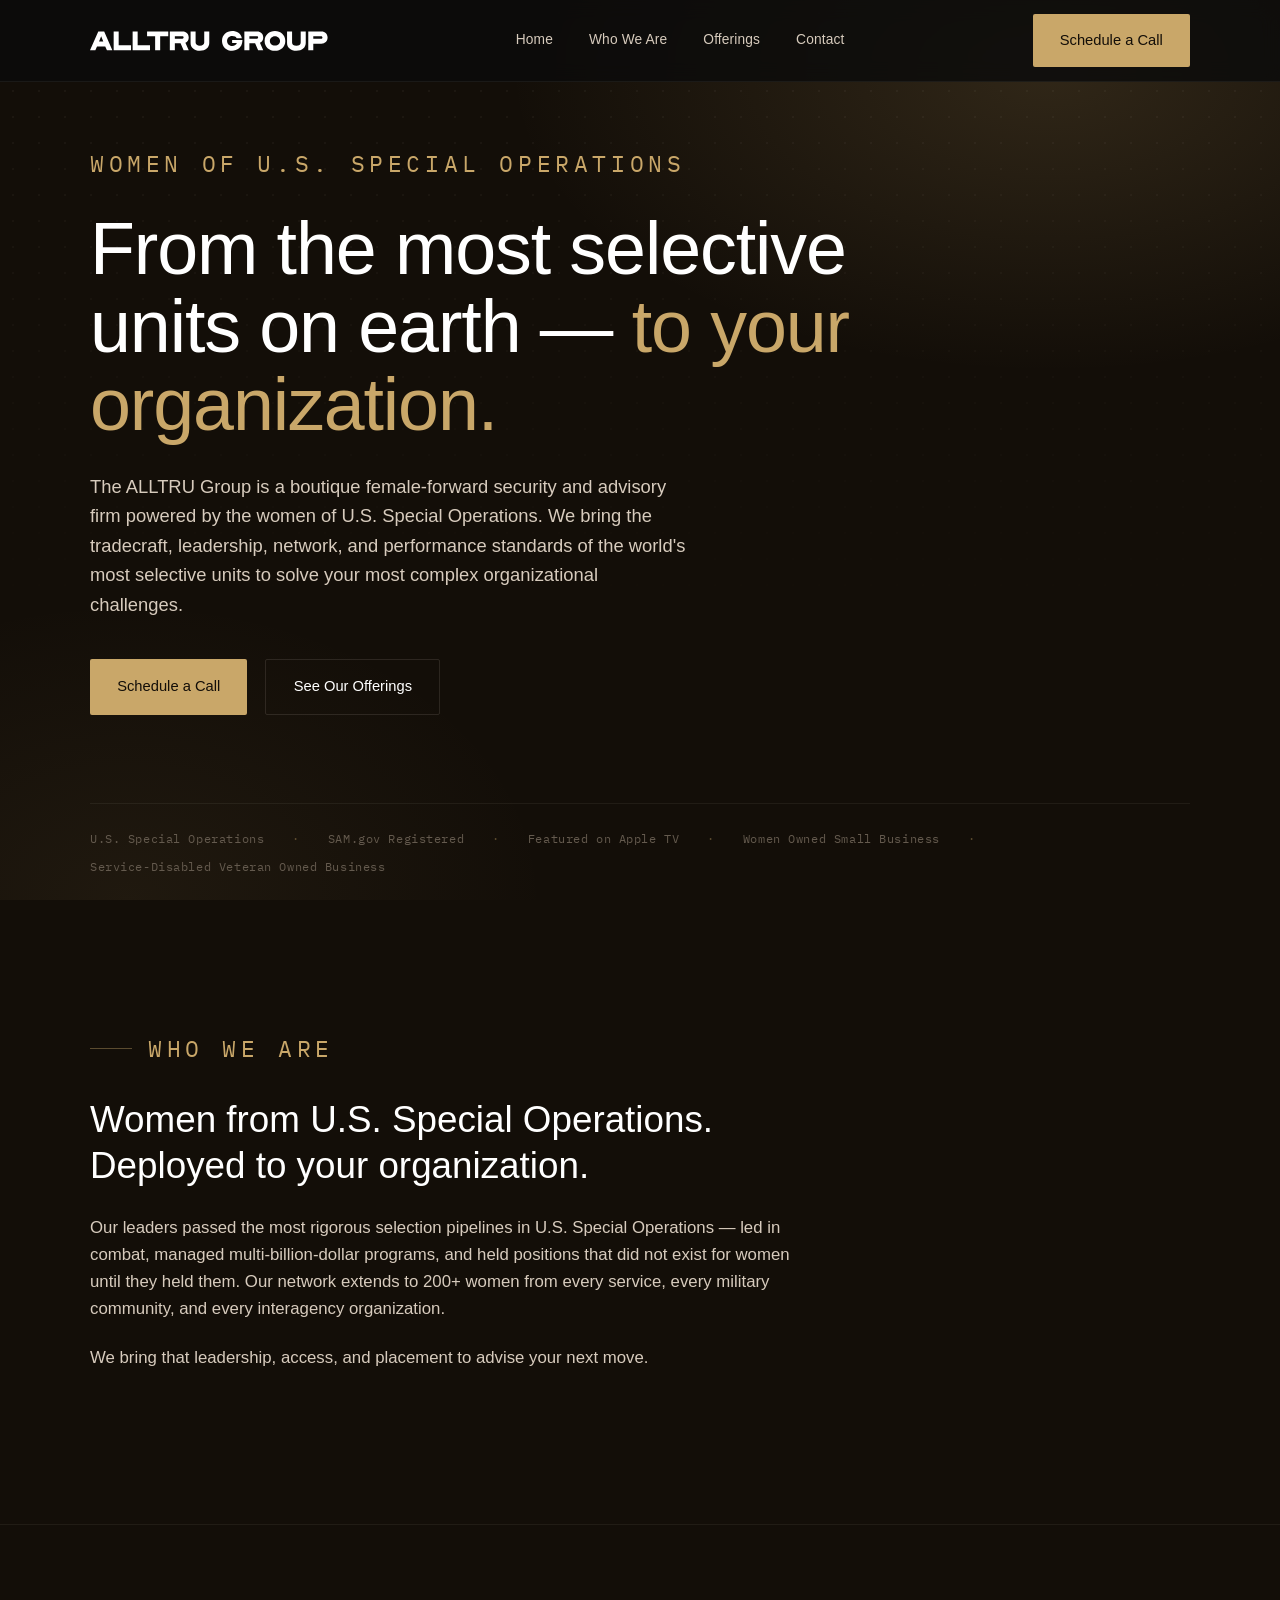
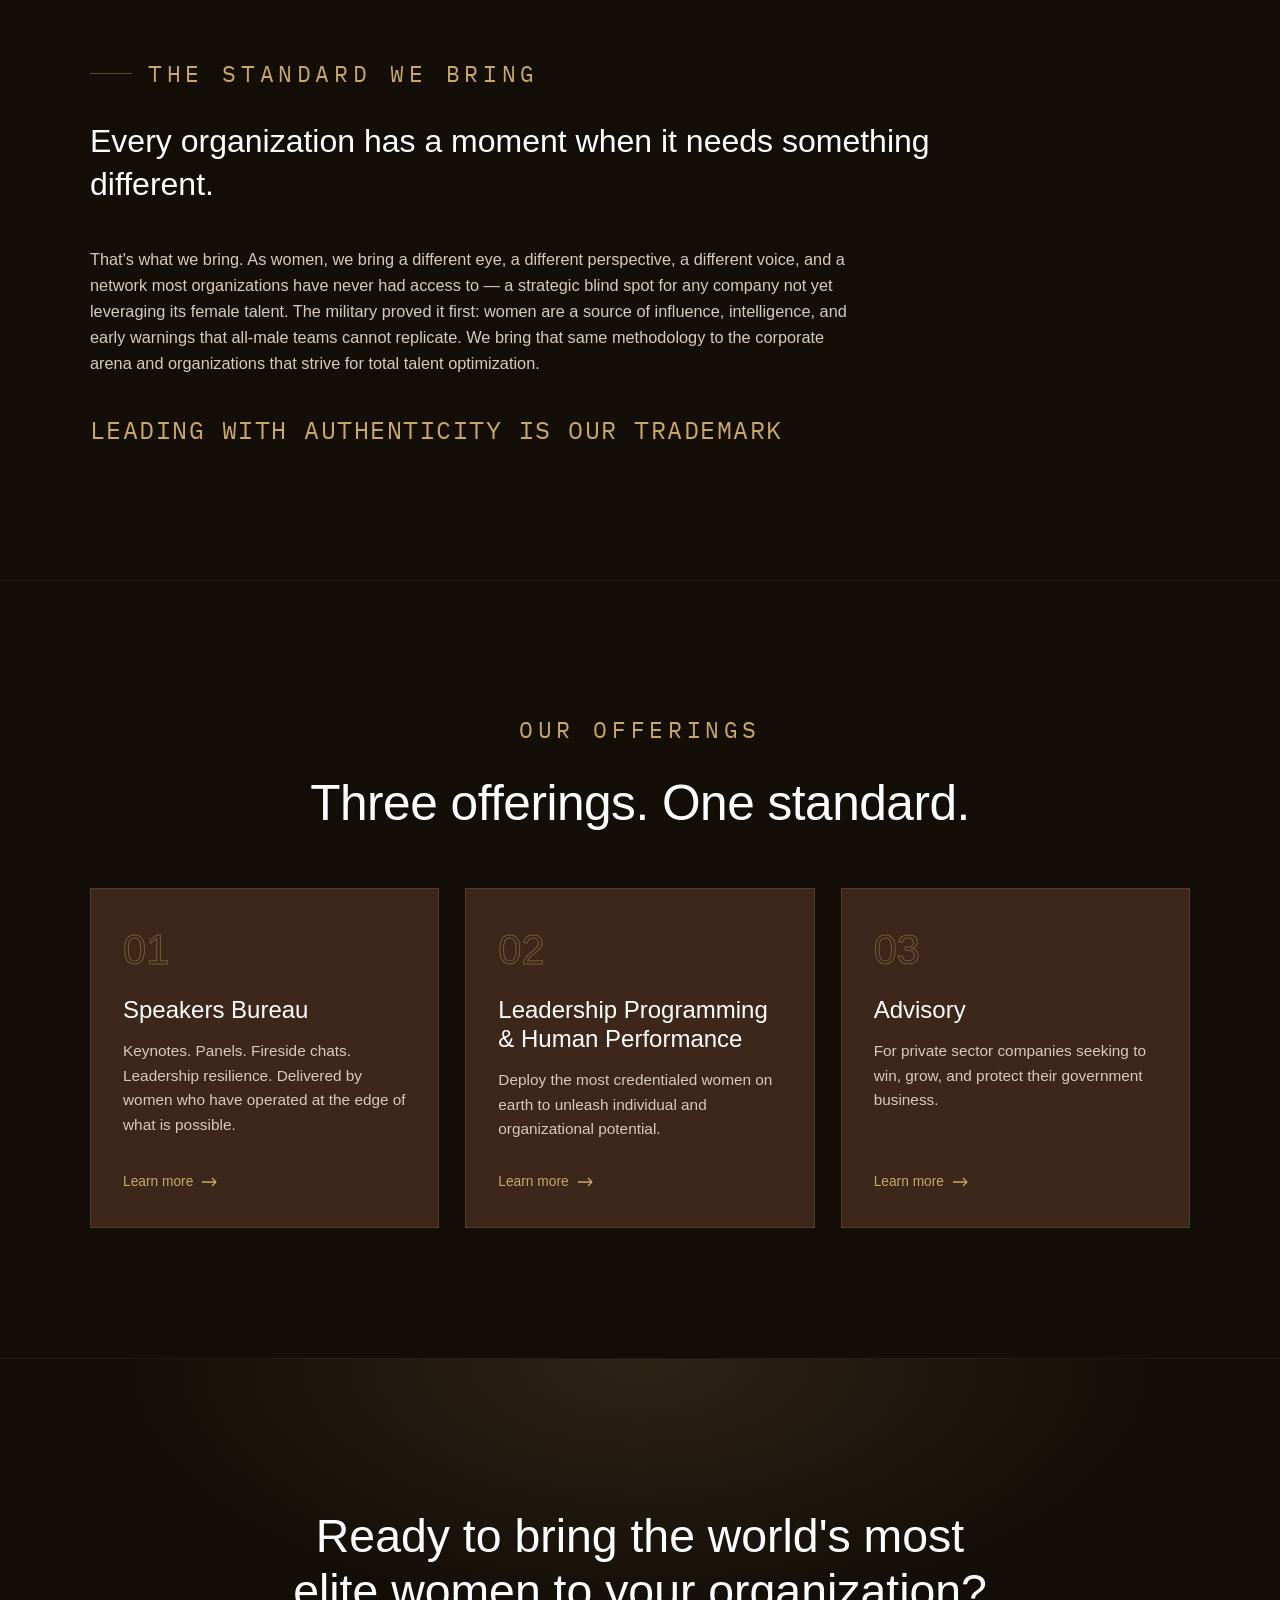
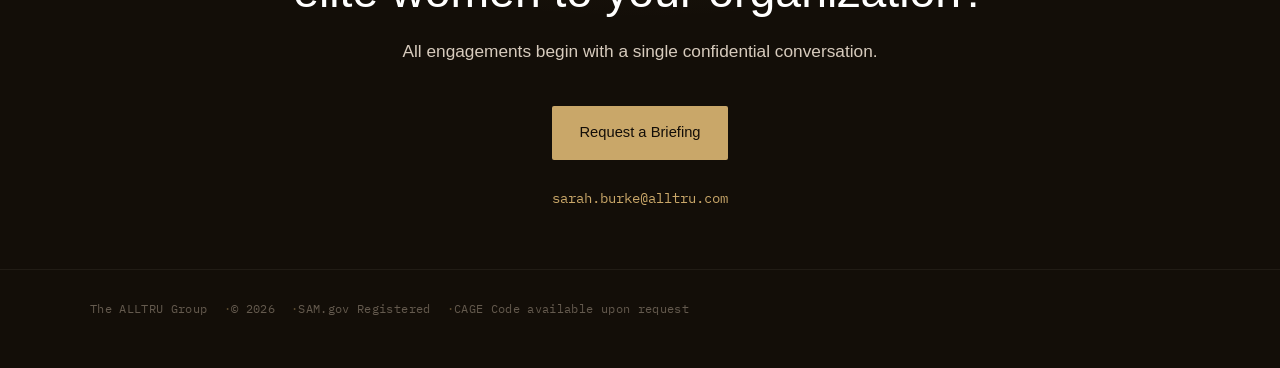
==== commit 28ad0451: "Add files via upload" ====
--- a/index.html
+++ b/index.html
@@ -8,7 +8,7 @@
 <script>document.documentElement.classList.add('js');</script>
 <link rel="preconnect" href="https://fonts.googleapis.com">
 <link rel="preconnect" href="https://fonts.gstatic.com" crossorigin>
-<link href="https://fonts.googleapis.com/css2?family=Archivo+Black&family=Space+Grotesk:wght@400;500;600;700&family=IBM+Plex+Mono:wght@400;500&display=swap" rel="stylesheet">
+<link href="https://fonts.googleapis.com/css2?family=Fraunces:ital,opsz,wght@0,9..144,300;0,9..144,400;0,9..144,500;0,9..144,600;1,9..144,400;1,9..144,500&family=Inter:wght@300;400;500;600&family=IBM+Plex+Mono:wght@400;500&display=swap" rel="stylesheet">
 <link rel="stylesheet" href="styles.css">
 </head>
 <body>
@@ -34,6 +34,7 @@
 </svg>
     </a>
     <nav class="nav-links">
+      <a href="index.html">Home</a>
       <a href="index.html#who-we-are">Who We Are</a>
       <a href="index.html#offerings">Offerings</a>
       <a href="index.html#contact">Contact</a>
@@ -46,6 +47,7 @@
     </div>
   </div>
   <nav class="mobile-menu" id="mobileMenu">
+    <a href="index.html">Home</a>
     <a href="index.html#who-we-are">Who We Are</a>
     <a href="index.html#offerings">Offerings</a>
     <a href="index.html#contact">Contact</a>
@@ -112,30 +114,30 @@
         <h2>Three offerings. One standard.</h2>
       </div>
       <div class="offerings-grid reveal">
-        <div class="offer-card">
+        <a class="offer-card" href="speakers-bureau.html">
           <div class="num">01</div>
           <h3>Speakers Bureau</h3>
           <p>Keynotes. Panels. Fireside chats. Leadership resilience. Delivered by women who have operated at the edge of what is possible.</p>
-          <a class="card-link" href="speakers-bureau.html">Learn more
+          <span class="card-link">Learn more
             <svg width="16" height="10" viewBox="0 0 16 10" fill="none"><path d="M1 5H15M15 5L11 1M15 5L11 9" stroke="currentColor" stroke-width="1.3"/></svg>
-          </a>
-        </div>
-        <div class="offer-card">
+          </span>
+        </a>
+        <a class="offer-card" href="leadership-programming.html">
           <div class="num">02</div>
           <h3>Leadership Programming &amp; Human Performance</h3>
           <p>Deploy the most credentialed women on earth to unleash individual and organizational potential.</p>
-          <a class="card-link" href="leadership-programming.html">Learn more
+          <span class="card-link">Learn more
             <svg width="16" height="10" viewBox="0 0 16 10" fill="none"><path d="M1 5H15M15 5L11 1M15 5L11 9" stroke="currentColor" stroke-width="1.3"/></svg>
-          </a>
-        </div>
-        <div class="offer-card">
+          </span>
+        </a>
+        <a class="offer-card" href="advisory.html">
           <div class="num">03</div>
           <h3>Advisory</h3>
           <p>For private sector companies seeking to win, grow, and protect their government business.</p>
-          <a class="card-link" href="advisory.html">Learn more
+          <span class="card-link">Learn more
             <svg width="16" height="10" viewBox="0 0 16 10" fill="none"><path d="M1 5H15M15 5L11 1M15 5L11 9" stroke="currentColor" stroke-width="1.3"/></svg>
-          </a>
-        </div>
+          </span>
+        </a>
       </div>
     </div>
   </section>
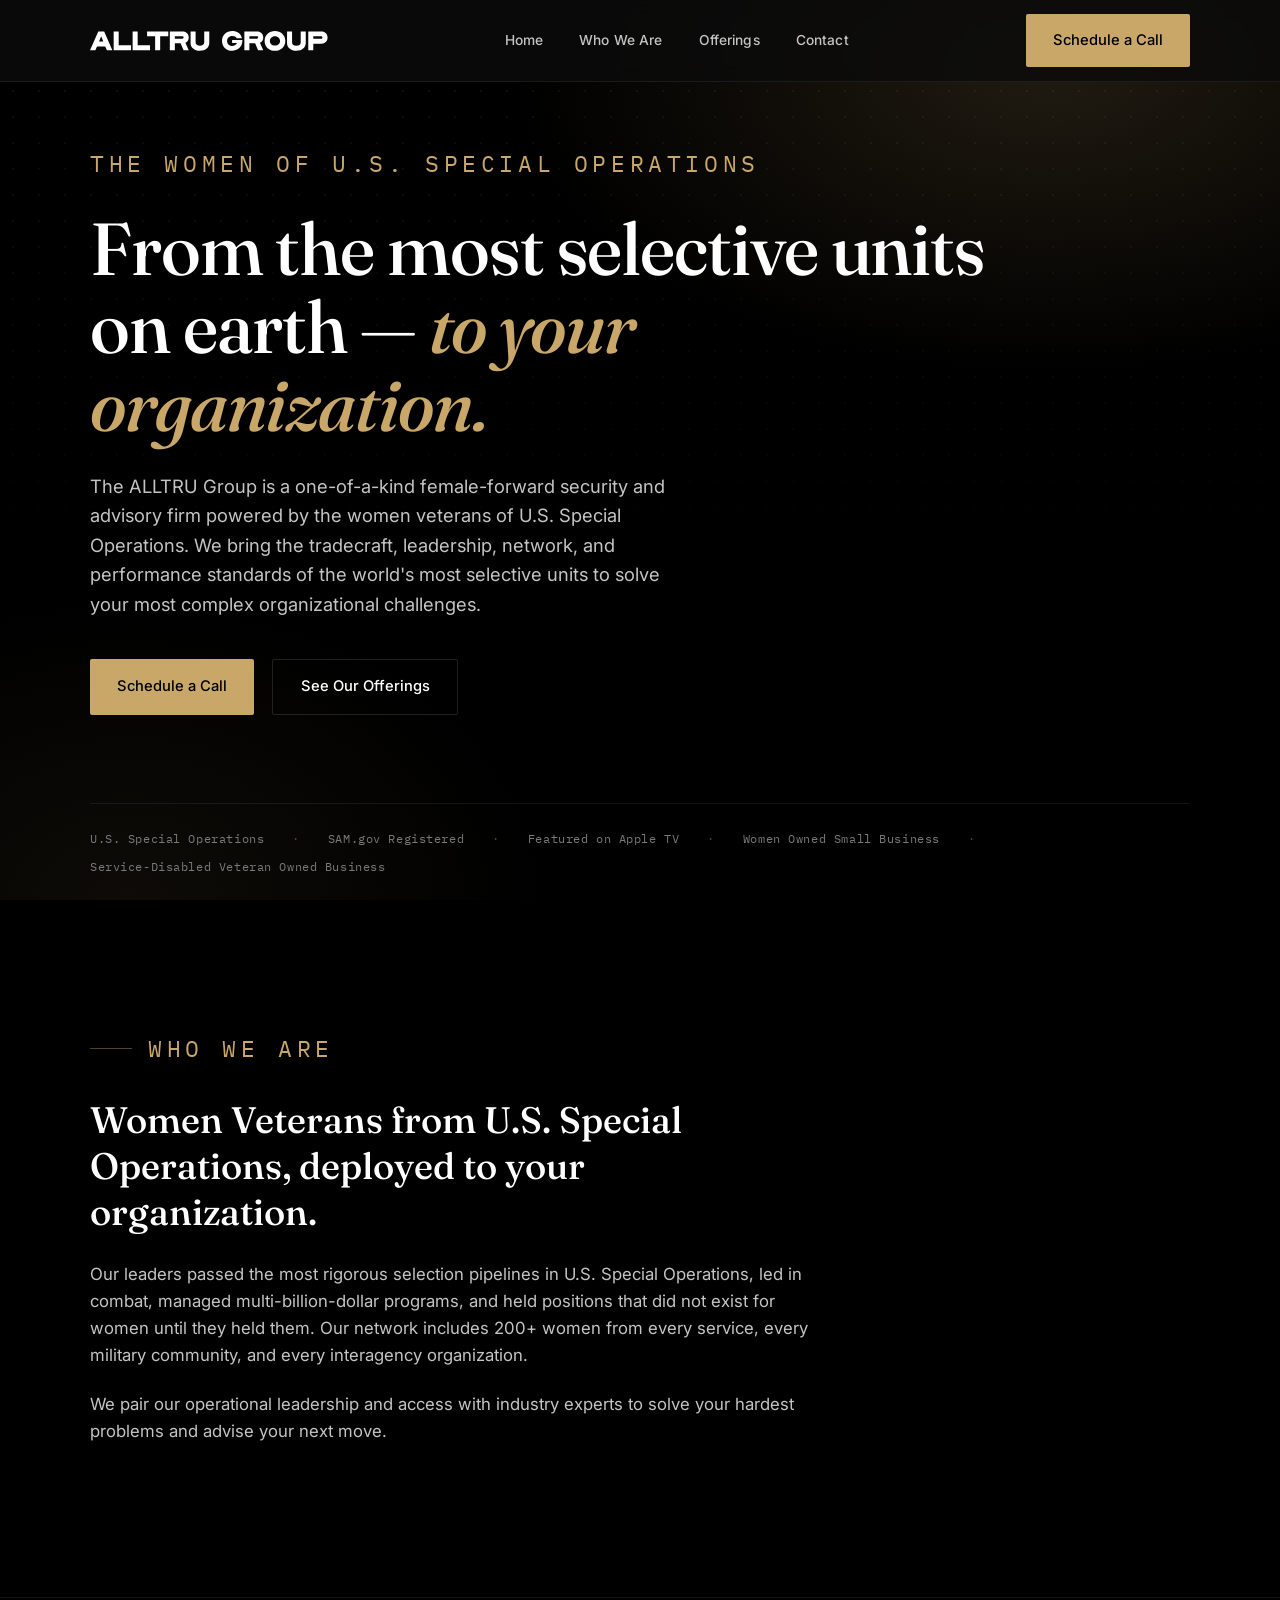
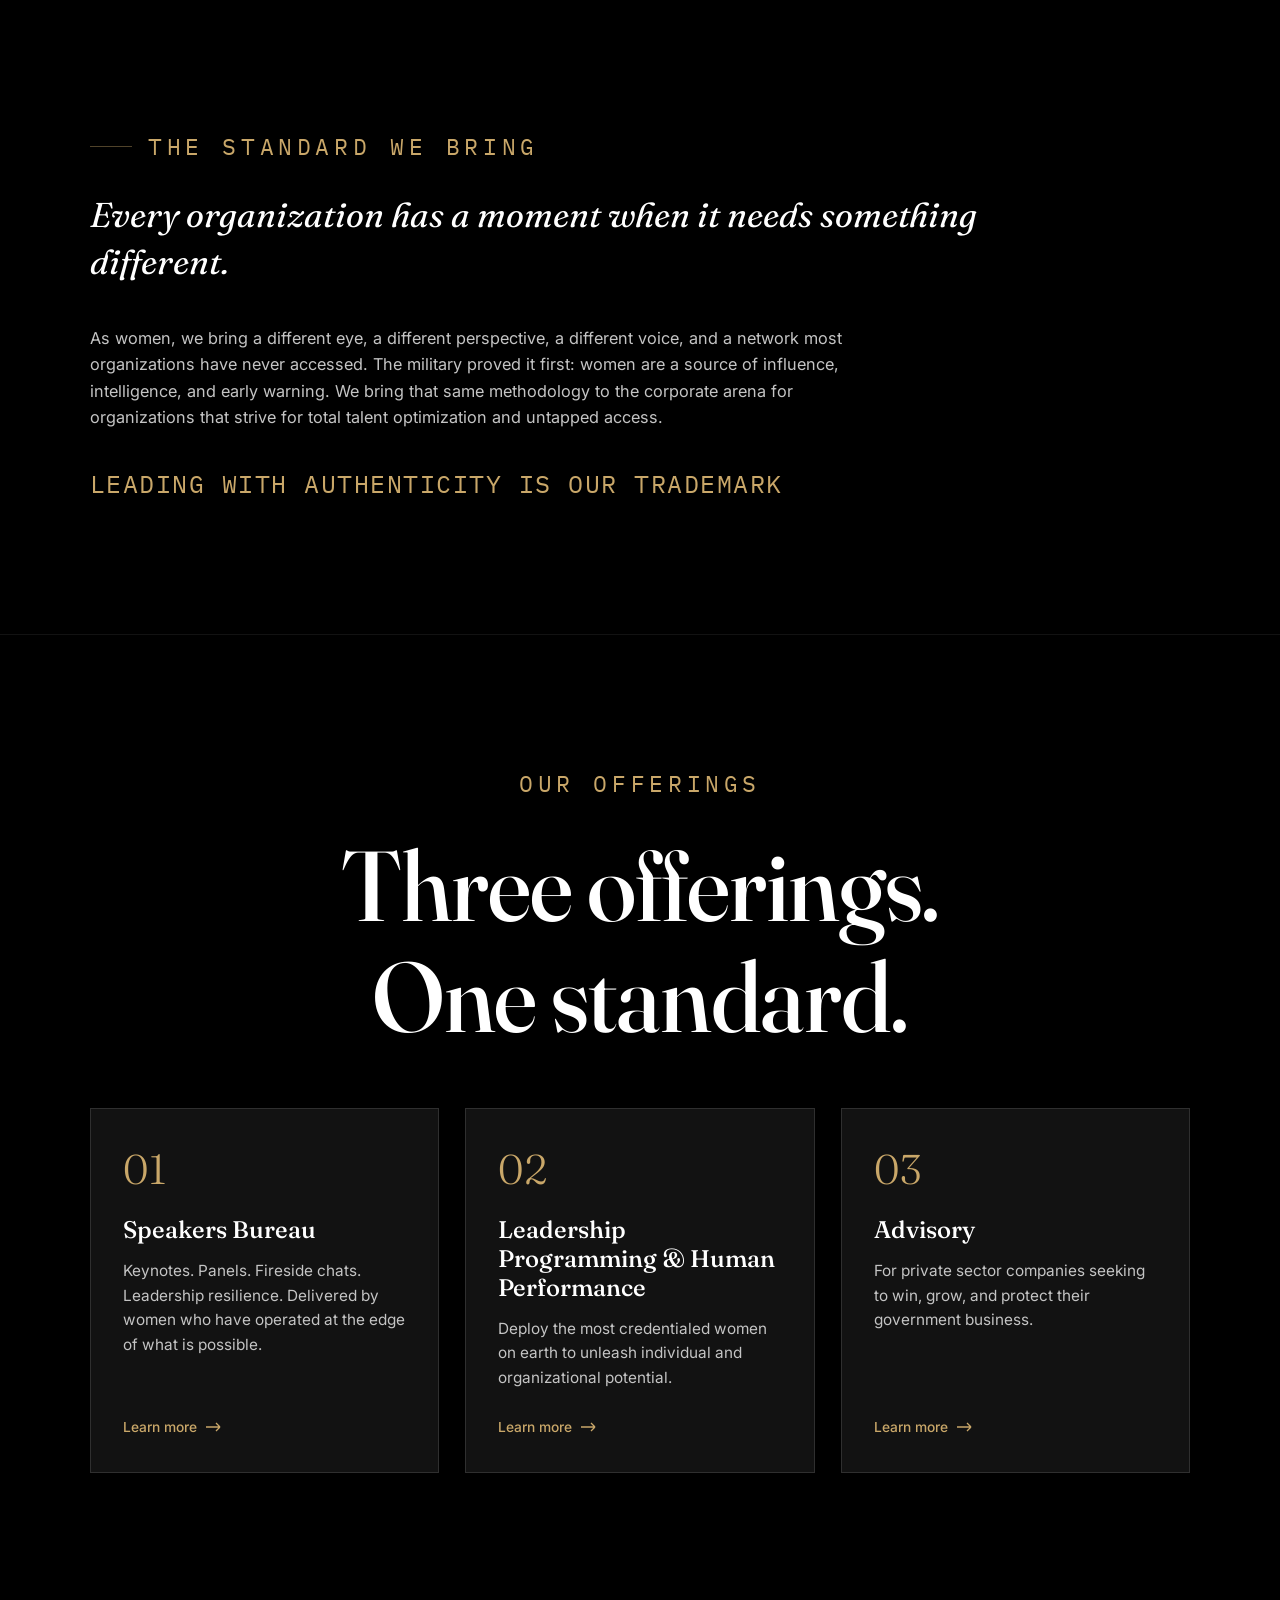
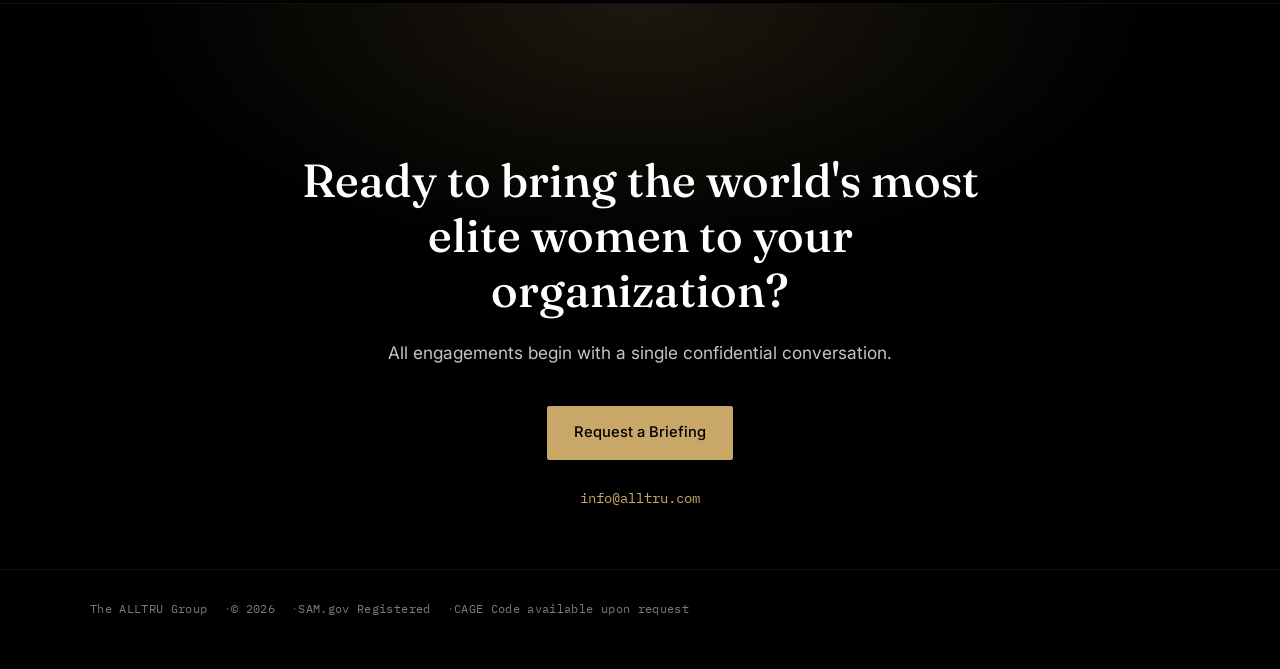
==== commit e3fba09c: "Add files via upload" ====
--- a/index.html
+++ b/index.html
@@ -3,8 +3,8 @@
 <head>
 <meta charset="UTF-8">
 <meta name="viewport" content="width=device-width, initial-scale=1.0">
-<title>The ALLTRU Group — Women of U.S. Special Operations</title>
-<meta name="description" content="The ALLTRU Group is a boutique female-forward security and advisory firm powered by the women of U.S. Special Operations.">
+<title>The ALLTRU Group | Women Veterans of U.S. Special Operations</title>
+<meta name="description" content="The ALLTRU Group is a one-of-a-kind female-forward security and advisory firm powered by the women veterans of U.S. Special Operations.">
 <script>document.documentElement.classList.add('js');</script>
 <link rel="preconnect" href="https://fonts.googleapis.com">
 <link rel="preconnect" href="https://fonts.gstatic.com" crossorigin>
@@ -40,7 +40,7 @@
       <a href="index.html#contact">Contact</a>
     </nav>
     <div class="nav-cta">
-      <a class="btn btn-gold" href="mailto:sarah.burke@alltru.com?subject=Schedule%20a%20Call">Schedule a Call</a>
+      <a class="btn btn-gold" href="mailto:info@alltru.com?subject=Schedule%20a%20Call">Schedule a Call</a>
       <button class="nav-toggle" id="navToggle" aria-expanded="false" aria-controls="mobileMenu" aria-label="Open menu">
         <span></span><span></span><span></span>
       </button>
@@ -58,11 +58,11 @@
 
   <section class="hero" id="hero">
     <div class="wrap hero-inner">
-      <div class="eyebrow no-dash" style="justify-content:flex-start;">WOMEN OF U.S. SPECIAL OPERATIONS</div>
+      <div class="eyebrow no-dash" style="justify-content:flex-start;">THE WOMEN OF U.S. SPECIAL OPERATIONS</div>
       <h1>From the most selective units on earth — <em>to your organization.</em></h1>
-      <p class="lead">The ALLTRU Group is a boutique female-forward security and advisory firm powered by the women of U.S. Special Operations. We bring the tradecraft, leadership, network, and performance standards of the world's most selective units to solve your most complex organizational challenges.</p>
+      <p class="lead">The ALLTRU Group is a one-of-a-kind female-forward security and advisory firm powered by the women veterans of U.S. Special Operations. We bring the tradecraft, leadership, network, and performance standards of the world's most selective units to solve your most complex organizational challenges.</p>
       <div class="hero-ctas">
-        <a class="btn btn-gold" href="mailto:sarah.burke@alltru.com?subject=Schedule%20a%20Call">Schedule a Call</a>
+        <a class="btn btn-gold" href="mailto:info@alltru.com?subject=Schedule%20a%20Call">Schedule a Call</a>
         <a class="btn btn-line" href="#offerings">See Our Offerings</a>
       </div>
       <div class="credibility">
@@ -82,9 +82,9 @@
       <div class="who-grid reveal">
         <div class="who-copy">
           <div class="eyebrow">Who We Are</div>
-          <h2 style="font-family:var(--serif); font-weight:500; font-size:clamp(1.7rem, 1.3rem + 1.6vw, 2.3rem); line-height:1.25; margin-bottom:26px;">Women from U.S. Special Operations. Deployed to your organization.</h2>
-          <p>Our leaders passed the most rigorous selection pipelines in U.S. Special Operations — led in combat, managed multi-billion-dollar programs, and held positions that did not exist for women until they held them. Our network extends to 200+ women from every service, every military community, and every interagency organization.</p>
-          <p>We bring that leadership, access, and placement to advise your next move.</p>
+          <h2 style="font-family:var(--serif); font-weight:500; font-size:clamp(1.7rem, 1.3rem + 1.6vw, 2.3rem); line-height:1.25; margin-bottom:26px;">Women Veterans from U.S. Special Operations, deployed to your organization.</h2>
+          <p>Our leaders passed the most rigorous selection pipelines in U.S. Special Operations, led in combat, managed multi-billion-dollar programs, and held positions that did not exist for women until they held them. Our network includes 200+ women from every service, every military community, and every interagency organization.</p>
+          <p>We pair our operational leadership and access with industry experts to solve your hardest problems and advise your next move.</p>
         </div>
       </div>
     </div>
@@ -98,7 +98,7 @@
         <div class="eyebrow">The Standard We Bring</div>
         <blockquote>Every organization has a moment when it needs something different.</blockquote>
         <div class="body-copy">
-          <p>That's what we bring. As women, we bring a different eye, a different perspective, a different voice, and a network most organizations have never had access to — a strategic blind spot for any company not yet leveraging its female talent. The military proved it first: women are a source of influence, intelligence, and early warnings that all-male teams cannot replicate. We bring that same methodology to the corporate arena and organizations that strive for total talent optimization.</p>
+          <p>As women, we bring a different eye, a different perspective, a different voice, and a network most organizations have never accessed. The military proved it first: women are a source of influence, intelligence, and early warning. We bring that same methodology to the corporate arena for organizations that strive for total talent optimization and untapped access.</p>
         </div>
         <div class="trademark">Leading with authenticity is our trademark</div>
       </div>
@@ -111,7 +111,7 @@
     <div class="wrap">
       <div class="section-head center reveal" style="margin-left:auto; margin-right:auto;">
         <div class="eyebrow">Our Offerings</div>
-        <h2>Three offerings. One standard.</h2>
+        <h2 style="font-size:clamp(4rem, 2.8rem + 5.2vw, 6.2rem);">Three offerings. One standard.</h2>
       </div>
       <div class="offerings-grid reveal">
         <a class="offer-card" href="speakers-bureau.html">
@@ -147,8 +147,8 @@
       <div class="close-inner reveal">
         <h2>Ready to bring the world's most elite women to your organization?</h2>
         <p class="lead">All engagements begin with a single confidential conversation.</p>
-        <a class="btn btn-gold" href="mailto:sarah.burke@alltru.com?subject=Request%20a%20Briefing">Request a Briefing</a>
-        <div class="close-email"><a href="mailto:sarah.burke@alltru.com">sarah.burke@alltru.com</a></div>
+        <a class="btn btn-gold" href="mailto:info@alltru.com?subject=Request%20a%20Briefing">Request a Briefing</a>
+        <div class="close-email"><a href="mailto:info@alltru.com">info@alltru.com</a></div>
       </div>
     </div>
   </section>
--- a/styles.css
+++ b/styles.css
@@ -1,28 +1,3 @@
-  /*
-    BRAND FONTS — BN Grimer (display) and PP Neue Machina Inktrap (body/labels) are
-    licensed commercial typefaces, not available on a free CDN. These @font-face
-    rules point at local files that don't exist yet — until they're added, the
-    browser silently falls back to the free stand-ins loaded above (Archivo Black /
-    Space Grotesk). To activate the real brand fonts:
-      1. Buy + download BN Grimer from https://www.bnicks.com/shop/p/grimer
-      2. Buy + download PP Neue Machina Inktrap (commercial license) from
-         https://pangrampangram.com/products/neue-machina
-      3. Convert to .woff2 if needed and drop the files in a /fonts folder next to
-         this HTML file, named to match the paths below (or edit the paths).
-    No other changes needed — the site will pick them up automatically.
-  */
-  @font-face{
-    font-family:'BN Grimer';
-    src: url('./fonts/BNGrimer-Regular.woff2') format('woff2'),
-         url('./fonts/BNGrimer-Regular.otf') format('opentype');
-    font-weight:400; font-style:normal; font-display:swap;
-  }
-  @font-face{
-    font-family:'PP Neue Machina Inktrap';
-    src: url('./fonts/PPNeueMachinaInktrap-Regular.woff2') format('woff2'),
-         url('./fonts/PPNeueMachinaInktrap-Regular.otf') format('opentype');
-    font-weight:400; font-style:normal; font-display:swap;
-  }
   :root{
     /* ALLTRU Group brand palette */
     --black:#000000;
@@ -32,21 +7,21 @@
     --sand:#D7CBBD;
     --white:#FFFFFF;
 
-    --bg:#130E08;
-    --bg-1:#3D271A;
-    --bg-2:#4a3020;
-    --line: rgba(215,203,189,0.13);
-    --line-soft: rgba(215,203,189,0.07);
+    --bg:#000000;
+    --bg-1:#121212;
+    --bg-2:#1c1c1c;
+    --line: rgba(255,255,255,0.12);
+    --line-soft: rgba(255,255,255,0.07);
     --ink:#FFFFFF;
-    --ink-dim:#D7CBBD;
-    --ink-faint:#645A4E;
+    --ink-dim:#c4c4c4;
+    --ink-faint:#7a7a7a;
     --gold:#c9a769;
     --gold-bright:#e3c78e;
     --gold-soft: rgba(201,167,105,0.12);
     --gold-line: rgba(201,167,105,0.4);
-    --serif: 'BN Grimer', 'Archivo Black', 'Arial Black', sans-serif;
-    --sans: 'PP Neue Machina Inktrap', 'Space Grotesk', -apple-system, BlinkMacSystemFont, 'Segoe UI', sans-serif;
-    --mono: 'PP Neue Machina Inktrap', 'IBM Plex Mono', 'SFMono-Regular', Menlo, Consolas, monospace;
+    --serif: 'Fraunces', Georgia, 'Times New Roman', serif;
+    --sans: 'Inter', -apple-system, BlinkMacSystemFont, 'Segoe UI', sans-serif;
+    --mono: 'IBM Plex Mono', 'SFMono-Regular', Menlo, Consolas, monospace;
     --container: 1180px;
     --nav-h: 82px;
   }
@@ -77,7 +52,7 @@
   .wrap{ max-width:var(--container); margin:0 auto; padding:0 40px; }
   section{ scroll-margin-top: var(--nav-h); }
 
-  ::selection{ background:var(--gold); color:var(--brown); }
+  ::selection{ background:var(--gold); color:var(--black); }
 
   /* ---------- Eyebrow / labels ---------- */
   .eyebrow{
@@ -106,7 +81,7 @@
     padding:0.95rem 1.7rem; border-radius:2px; white-space:nowrap;
     transition: all .2s ease;
   }
-  .btn-gold{ background:var(--gold); color:var(--brown); }
+  .btn-gold{ background:var(--gold); color:var(--black); }
   .btn-gold:hover{ background:var(--gold-bright); transform:translateY(-1px); }
   .btn-line{ border:1px solid var(--line); color:var(--ink); }
   .btn-line:hover{ border-color:var(--gold-line); color:var(--gold-bright); }
@@ -200,7 +175,7 @@
   .hero::after{
     content:"";
     position:absolute; inset:0;
-    background-image: radial-gradient(rgba(215,203,189,0.06) 1px, transparent 1px);
+    background-image: radial-gradient(rgba(255,255,255,0.06) 1px, transparent 1px);
     background-size: 26px 26px;
     -webkit-mask-image: linear-gradient(to bottom, black, transparent 75%);
             mask-image: linear-gradient(to bottom, black, transparent 75%);
@@ -211,7 +186,7 @@
     font-family:var(--serif); font-weight:500; font-size:clamp(2.5rem, 1.6rem + 4.2vw, 4.6rem);
     line-height:1.06; letter-spacing:-0.015em; max-width:900px; margin:0 0 28px;
   }
-  .hero h1 em{ color:var(--gold); font-style:normal; }
+  .hero h1 em{ color:var(--gold); font-style:italic; }
   .hero .lead{ font-size:1.15rem; color:var(--ink-dim); max-width:600px; margin-bottom:40px; }
   .hero-ctas{ display:flex; gap:18px; flex-wrap:wrap; margin-bottom:88px; }
 
@@ -236,8 +211,8 @@
   .standard{ padding:130px 0; border-bottom:1px solid var(--line-soft); }
   .standard-inner{ max-width:900px; }
   .standard blockquote{
-    font-family:var(--sans); font-weight:500; font-style:normal;
-    font-size:clamp(1.4rem, 1.05rem + 1.4vw, 2rem);
+    font-family:var(--serif); font-weight:400; font-style:italic;
+    font-size:clamp(1.5rem, 1.1rem + 1.6vw, 2.15rem);
     line-height:1.35; color:var(--ink); margin:0 0 40px;
   }
   .standard .body-copy p{ color:var(--ink-dim); font-size:1.02rem; margin-bottom:18px; max-width:760px; }
@@ -252,8 +227,8 @@
   }
   .offer-card:hover{ border-color:var(--gold-line); transform:translateY(-4px); }
   .offer-card .num{
-    font-family:var(--serif); font-weight:300; font-size:2.6rem; color:transparent;
-    -webkit-text-stroke:1px var(--gold-line); margin-bottom:26px; line-height:1;
+    font-family:var(--serif); font-weight:300; font-size:2.6rem; color:var(--gold);
+    margin-bottom:26px; line-height:1;
   }
   .offer-card h3{ font-family:var(--serif); font-weight:500; font-size:1.5rem; margin:0 0 14px; line-height:1.2; }
   .offer-card p{ color:var(--ink-dim); font-size:0.96rem; margin-bottom:auto; padding-bottom:26px; }
@@ -278,7 +253,7 @@
   @media (max-width: 860px){ .market-row{ grid-template-columns:1fr; gap:36px; } }
 
   .pkg-label{ font-family:var(--mono); font-size:1.44rem; letter-spacing:0.14em; color:var(--gold); text-transform:uppercase; margin-bottom:14px; }
-  .pkg-intro{ font-family:var(--sans); font-weight:500; font-style:normal; font-size:1.05rem; color:var(--gold-bright); margin-bottom:28px; }
+  .pkg-intro{ font-family:var(--serif); font-style:italic; font-size:1.05rem; color:var(--gold-bright); margin-bottom:28px; }
   .pkg-grid{ display:grid; grid-template-columns:repeat(2, 1fr); gap:20px; }
   .pkg-card{ background:var(--bg-1); border:1px solid var(--line); padding:28px 26px; transition:border-color .2s ease; }
   .pkg-card:hover{ border-color:var(--gold-line); }
@@ -325,7 +300,7 @@
 
   .slide-kicker{ font-family:var(--mono); font-size:1.36rem; letter-spacing:0.12em; color:var(--gold); text-transform:uppercase; margin-bottom:24px; }
   .slide-panel h3{ font-family:var(--serif); font-weight:500; font-size:clamp(1.6rem, 1.2rem + 1.6vw, 2.2rem); margin:0 0 10px; line-height:1.2; }
-  .slide-panel .slide-sub{ font-family:var(--sans); font-weight:600; font-style:normal; color:var(--gold-bright); font-size:1.1rem; margin-bottom:26px; }
+  .slide-panel .slide-sub{ font-family:var(--serif); font-style:italic; color:var(--gold-bright); font-size:1.1rem; margin-bottom:26px; }
   .slide-panel .slide-body p{ color:var(--ink-dim); font-size:1rem; margin-bottom:16px; max-width:760px; }
 
   .slide-cols{ display:grid; grid-template-columns:1fr 1fr; gap:48px; margin-top:36px; padding-top:32px; border-top:1px solid var(--line-soft); }
@@ -362,7 +337,7 @@
     position:absolute; inset:0;
     background-image: repeating-linear-gradient(115deg, rgba(201,167,105,0.05) 0 1px, transparent 1px 34px);
   }
-  .cadre-visual .cadre-mark{ position:relative; font-family:var(--sans); font-weight:500; font-style:normal; font-size:1.3rem; color:var(--gold); text-align:center; padding:0 30px; }
+  .cadre-visual .cadre-mark{ position:relative; font-family:var(--serif); font-style:italic; font-size:1.3rem; color:var(--gold); text-align:center; padding:0 30px; }
   @media (max-width: 860px){ .cadre-band{ grid-template-columns:1fr; } .cadre-visual{ aspect-ratio:16/9; order:-1; } }
 
   /* ================= CONTACT / CLOSE ================= */
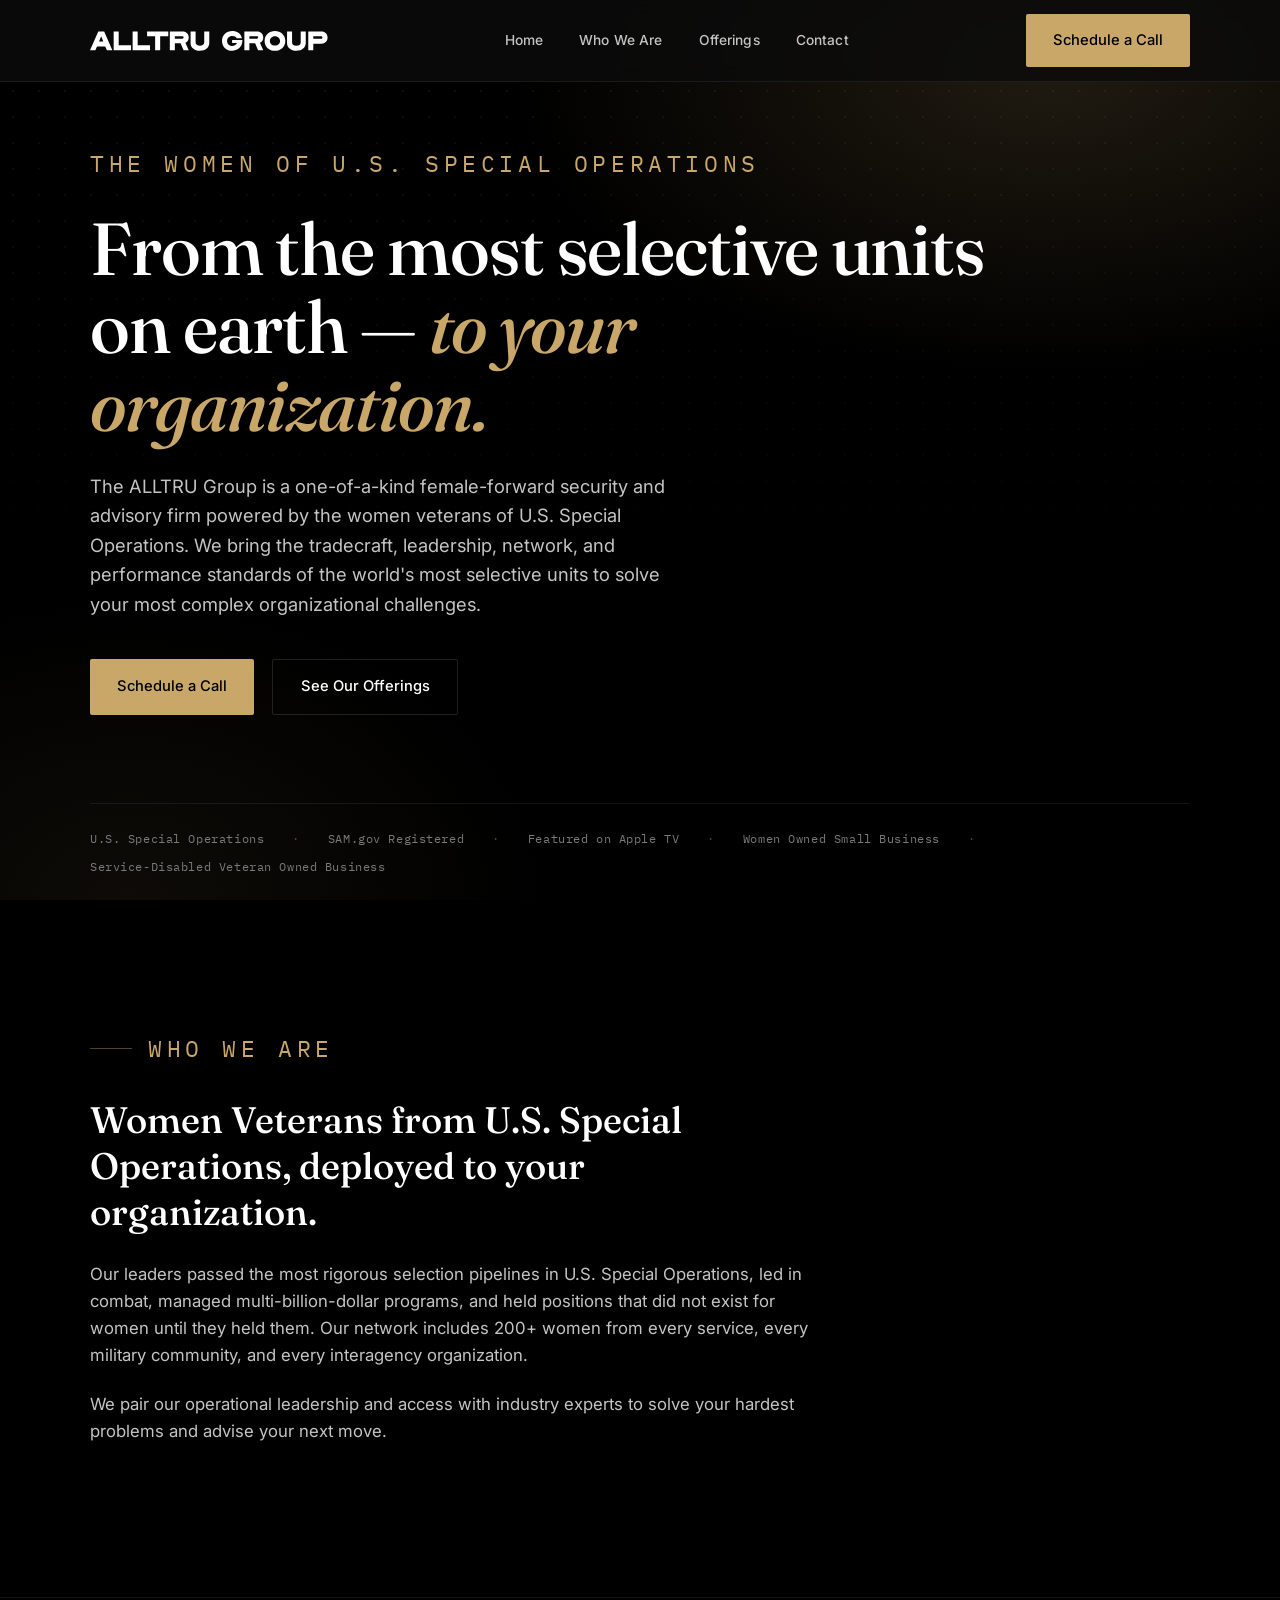
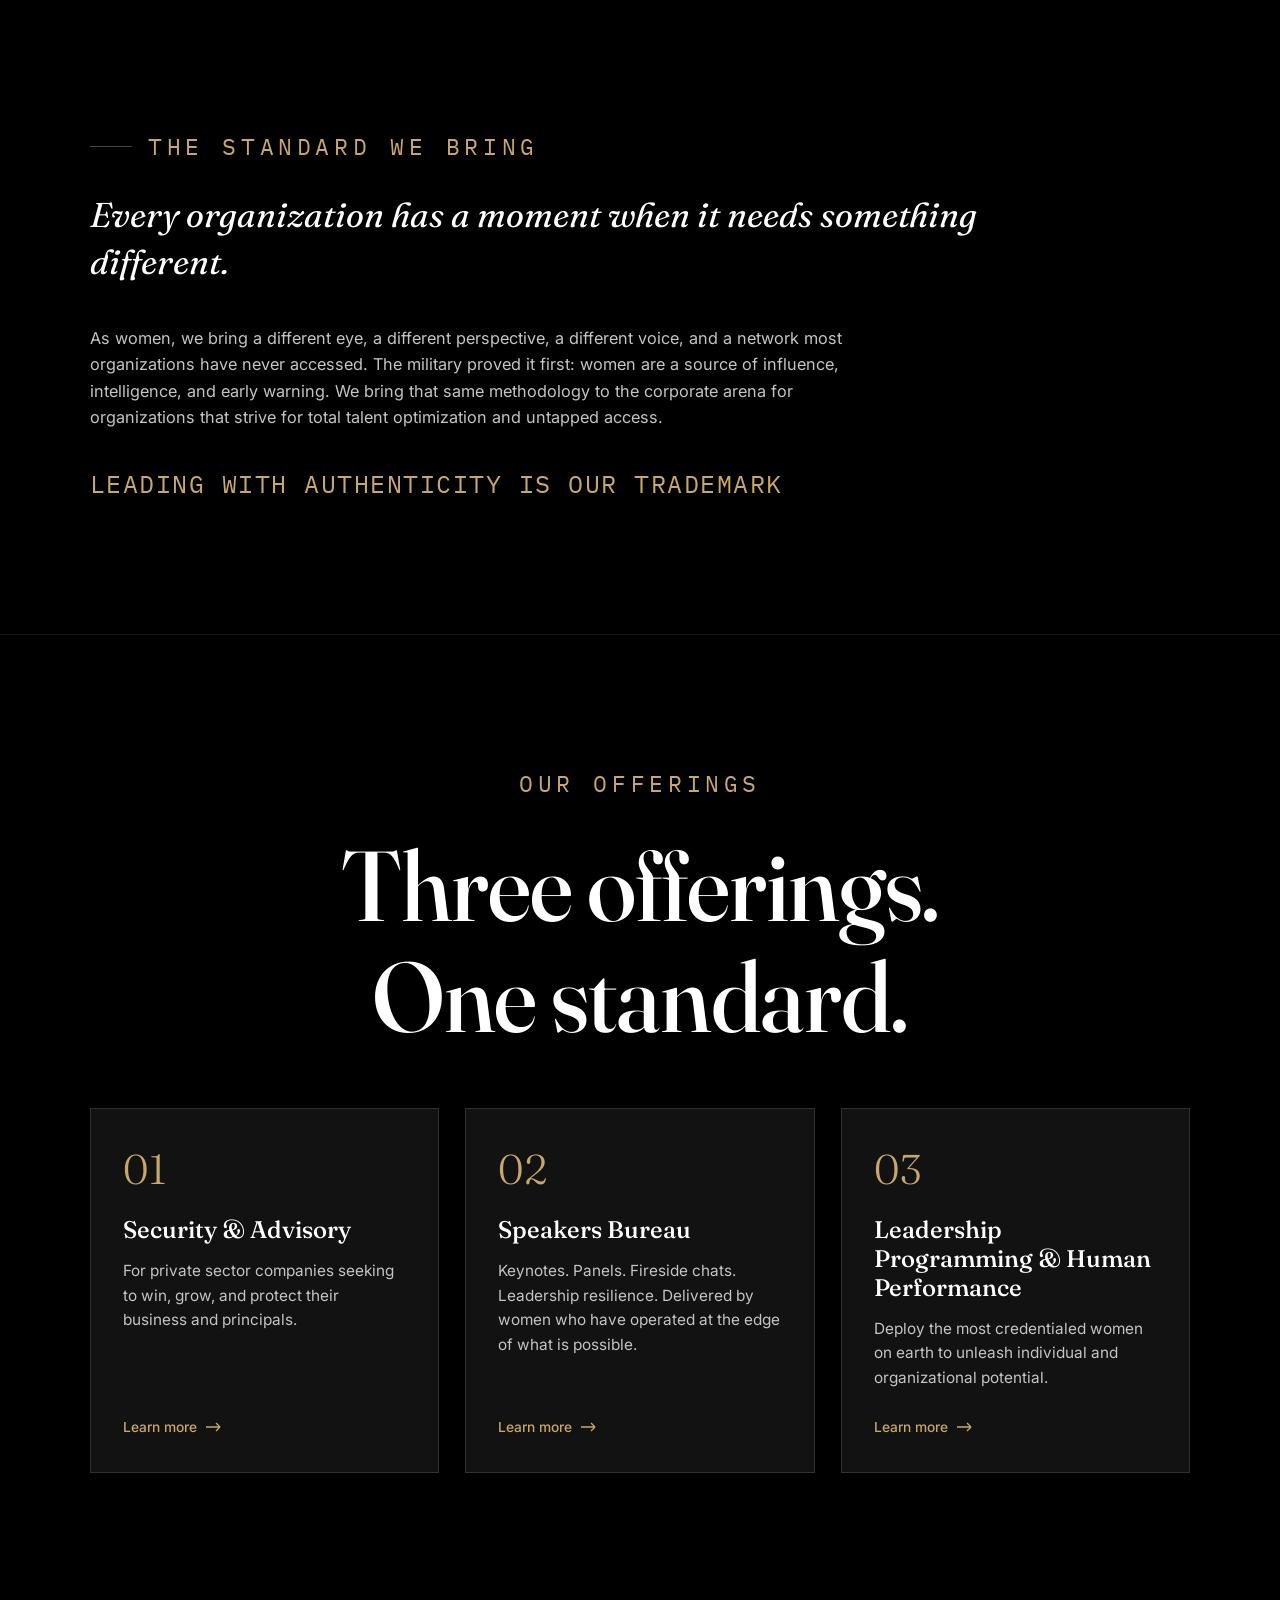
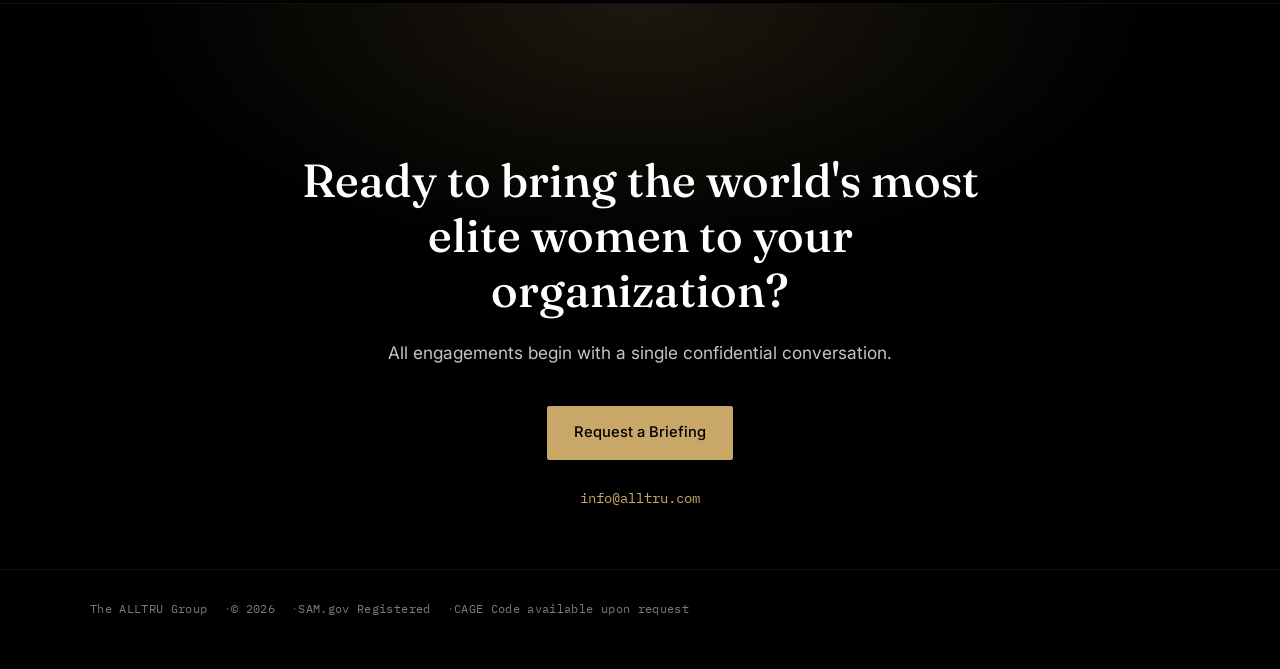
==== commit 7fc95710: "Add files via upload" ====
--- a/index.html
+++ b/index.html
@@ -114,8 +114,16 @@
         <h2 style="font-size:clamp(4rem, 2.8rem + 5.2vw, 6.2rem);">Three offerings. One standard.</h2>
       </div>
       <div class="offerings-grid reveal">
+        <a class="offer-card" href="advisory.html">
+          <div class="num">01</div>
+          <h3>Security &amp; Advisory</h3>
+          <p>For private sector companies seeking to win, grow, and protect their business and principals.</p>
+          <span class="card-link">Learn more
+            <svg width="16" height="10" viewBox="0 0 16 10" fill="none"><path d="M1 5H15M15 5L11 1M15 5L11 9" stroke="currentColor" stroke-width="1.3"/></svg>
+          </span>
+        </a>
         <a class="offer-card" href="speakers-bureau.html">
-          <div class="num">01</div>
+          <div class="num">02</div>
           <h3>Speakers Bureau</h3>
           <p>Keynotes. Panels. Fireside chats. Leadership resilience. Delivered by women who have operated at the edge of what is possible.</p>
           <span class="card-link">Learn more
@@ -123,17 +131,9 @@
           </span>
         </a>
         <a class="offer-card" href="leadership-programming.html">
-          <div class="num">02</div>
+          <div class="num">03</div>
           <h3>Leadership Programming &amp; Human Performance</h3>
           <p>Deploy the most credentialed women on earth to unleash individual and organizational potential.</p>
-          <span class="card-link">Learn more
-            <svg width="16" height="10" viewBox="0 0 16 10" fill="none"><path d="M1 5H15M15 5L11 1M15 5L11 9" stroke="currentColor" stroke-width="1.3"/></svg>
-          </span>
-        </a>
-        <a class="offer-card" href="advisory.html">
-          <div class="num">03</div>
-          <h3>Advisory</h3>
-          <p>For private sector companies seeking to win, grow, and protect their government business.</p>
           <span class="card-link">Learn more
             <svg width="16" height="10" viewBox="0 0 16 10" fill="none"><path d="M1 5H15M15 5L11 1M15 5L11 9" stroke="currentColor" stroke-width="1.3"/></svg>
           </span>
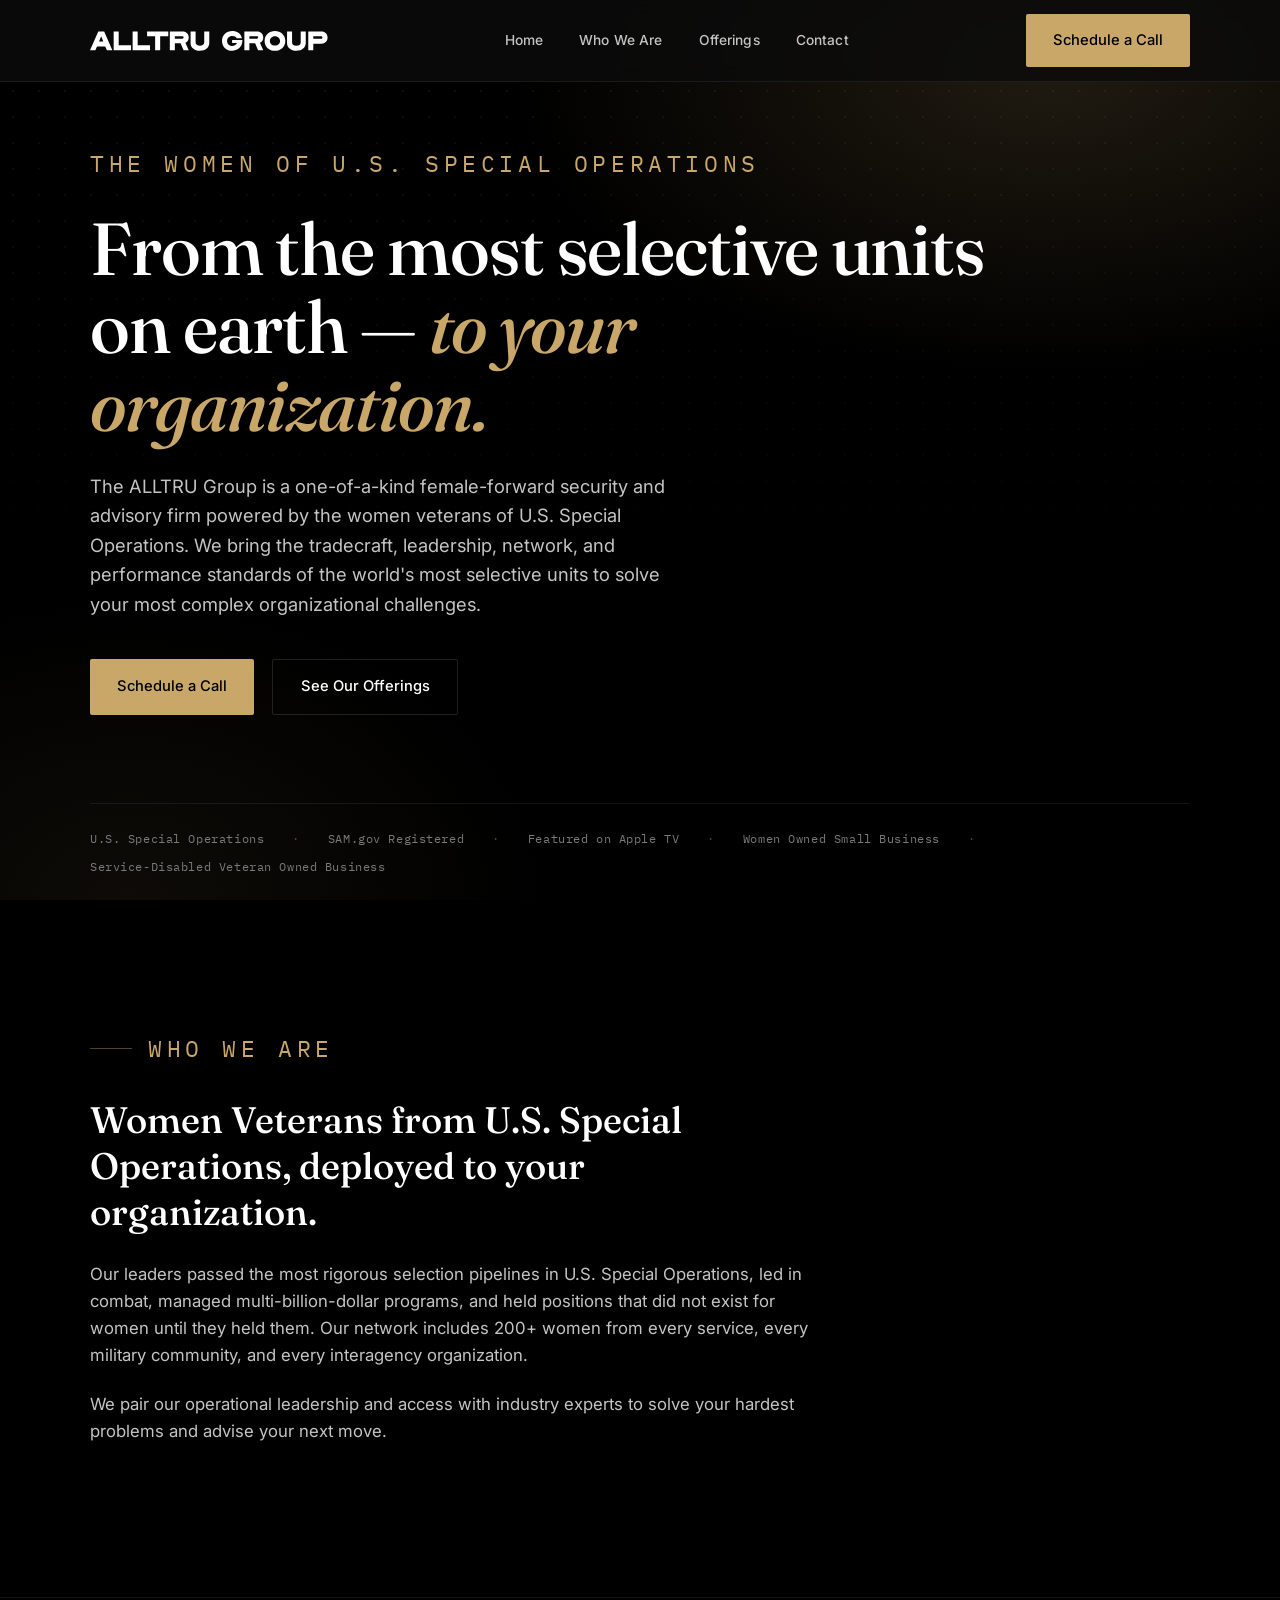
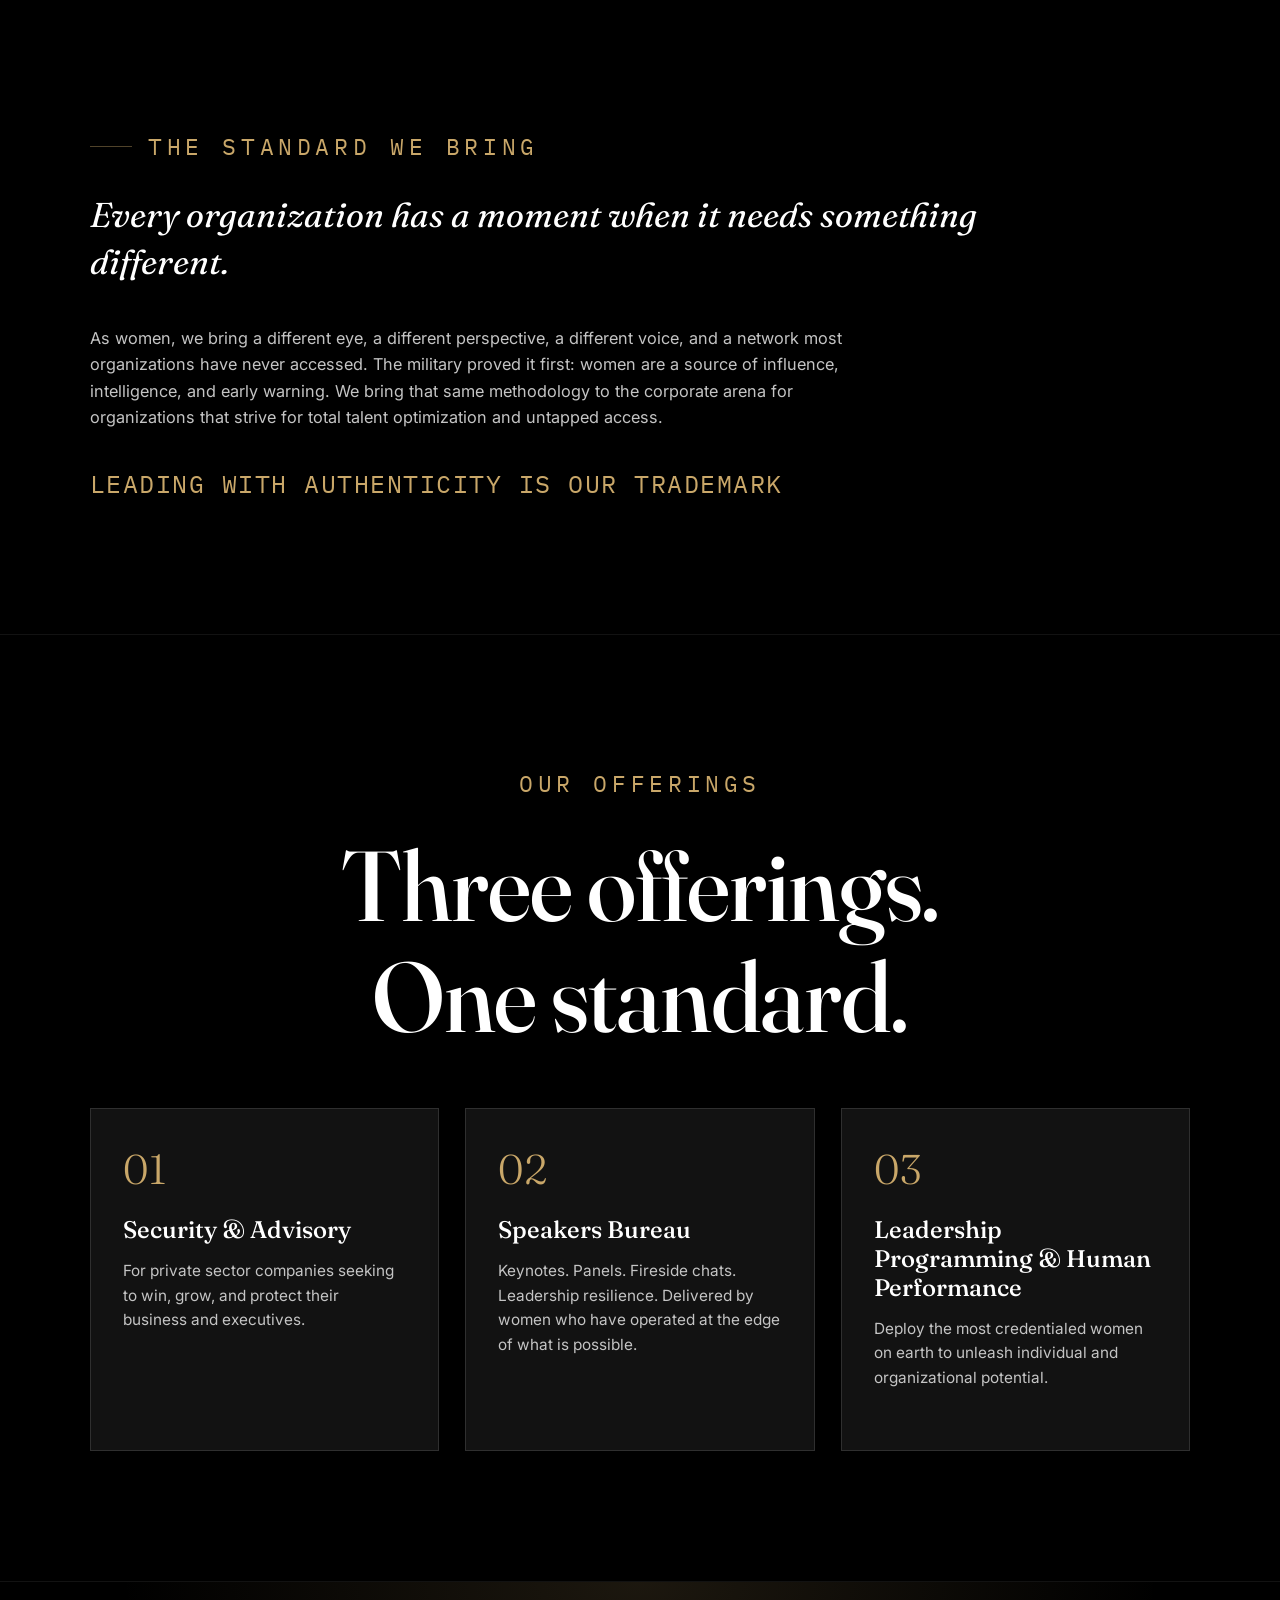
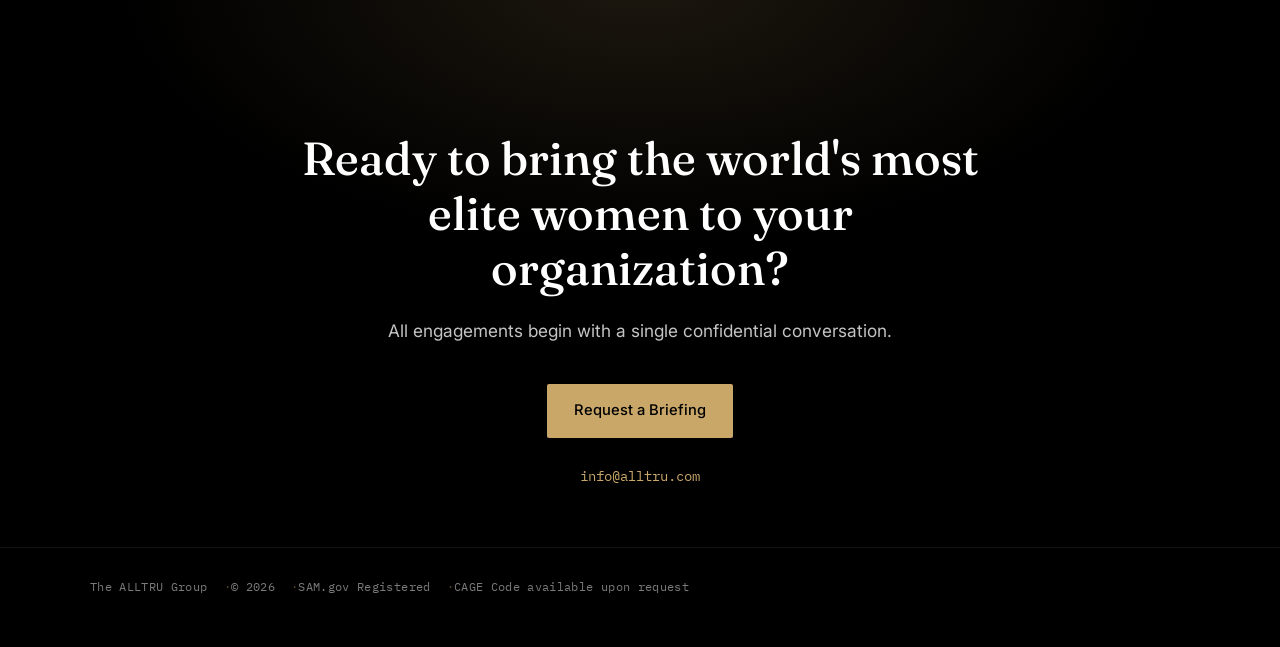
==== commit c9e56827: "Add files via upload" ====
--- a/index.html
+++ b/index.html
@@ -114,30 +114,21 @@
         <h2 style="font-size:clamp(4rem, 2.8rem + 5.2vw, 6.2rem);">Three offerings. One standard.</h2>
       </div>
       <div class="offerings-grid reveal">
-        <a class="offer-card" href="advisory.html">
+        <div class="offer-card">
           <div class="num">01</div>
           <h3>Security &amp; Advisory</h3>
-          <p>For private sector companies seeking to win, grow, and protect their business and principals.</p>
-          <span class="card-link">Learn more
-            <svg width="16" height="10" viewBox="0 0 16 10" fill="none"><path d="M1 5H15M15 5L11 1M15 5L11 9" stroke="currentColor" stroke-width="1.3"/></svg>
-          </span>
-        </a>
-        <a class="offer-card" href="speakers-bureau.html">
+          <p>For private sector companies seeking to win, grow, and protect their business and executives.</p>
+        </div>
+        <div class="offer-card">
           <div class="num">02</div>
           <h3>Speakers Bureau</h3>
           <p>Keynotes. Panels. Fireside chats. Leadership resilience. Delivered by women who have operated at the edge of what is possible.</p>
-          <span class="card-link">Learn more
-            <svg width="16" height="10" viewBox="0 0 16 10" fill="none"><path d="M1 5H15M15 5L11 1M15 5L11 9" stroke="currentColor" stroke-width="1.3"/></svg>
-          </span>
-        </a>
-        <a class="offer-card" href="leadership-programming.html">
+        </div>
+        <div class="offer-card">
           <div class="num">03</div>
           <h3>Leadership Programming &amp; Human Performance</h3>
           <p>Deploy the most credentialed women on earth to unleash individual and organizational potential.</p>
-          <span class="card-link">Learn more
-            <svg width="16" height="10" viewBox="0 0 16 10" fill="none"><path d="M1 5H15M15 5L11 1M15 5L11 9" stroke="currentColor" stroke-width="1.3"/></svg>
-          </span>
-        </a>
+        </div>
       </div>
     </div>
   </section>
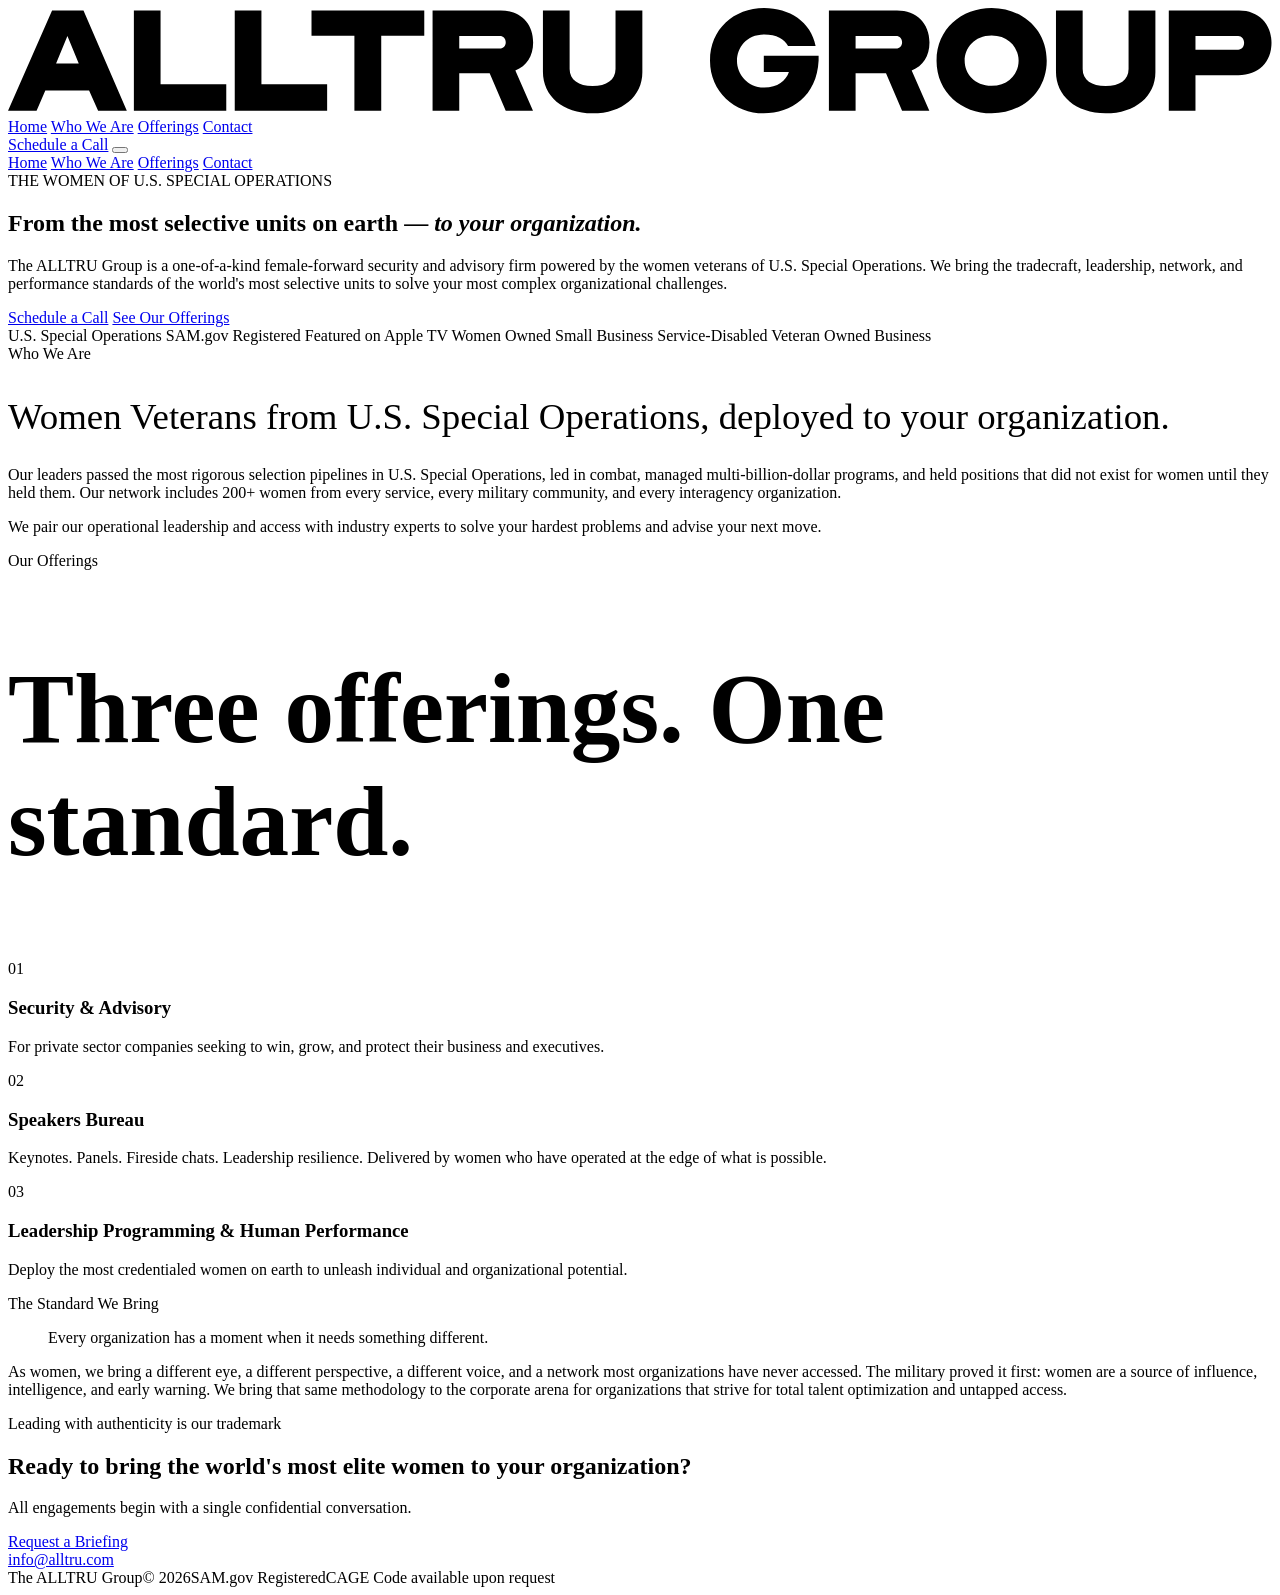
==== commit 32a97307: "Add files via upload" ====
--- a/index.html
+++ b/index.html
@@ -90,21 +90,6 @@
     </div>
   </section>
 
-  <!-- ================= THE STANDARD ================= -->
-
-  <section class="standard">
-    <div class="wrap">
-      <div class="standard-inner reveal">
-        <div class="eyebrow">The Standard We Bring</div>
-        <blockquote>Every organization has a moment when it needs something different.</blockquote>
-        <div class="body-copy">
-          <p>As women, we bring a different eye, a different perspective, a different voice, and a network most organizations have never accessed. The military proved it first: women are a source of influence, intelligence, and early warning. We bring that same methodology to the corporate arena for organizations that strive for total talent optimization and untapped access.</p>
-        </div>
-        <div class="trademark">Leading with authenticity is our trademark</div>
-      </div>
-    </div>
-  </section>
-
   <!-- ================= OFFERINGS OVERVIEW ================= -->
 
   <section class="band" id="offerings">
@@ -133,6 +118,21 @@
     </div>
   </section>
 
+  <!-- ================= THE STANDARD ================= -->
+
+  <section class="standard">
+    <div class="wrap">
+      <div class="standard-inner reveal">
+        <div class="eyebrow">The Standard We Bring</div>
+        <blockquote>Every organization has a moment when it needs something different.</blockquote>
+        <div class="body-copy">
+          <p>As women, we bring a different eye, a different perspective, a different voice, and a network most organizations have never accessed. The military proved it first: women are a source of influence, intelligence, and early warning. We bring that same methodology to the corporate arena for organizations that strive for total talent optimization and untapped access.</p>
+        </div>
+        <div class="trademark">Leading with authenticity is our trademark</div>
+      </div>
+    </div>
+  </section>
+
   <section class="close-band" id="contact">
     <div class="wrap">
       <div class="close-inner reveal">
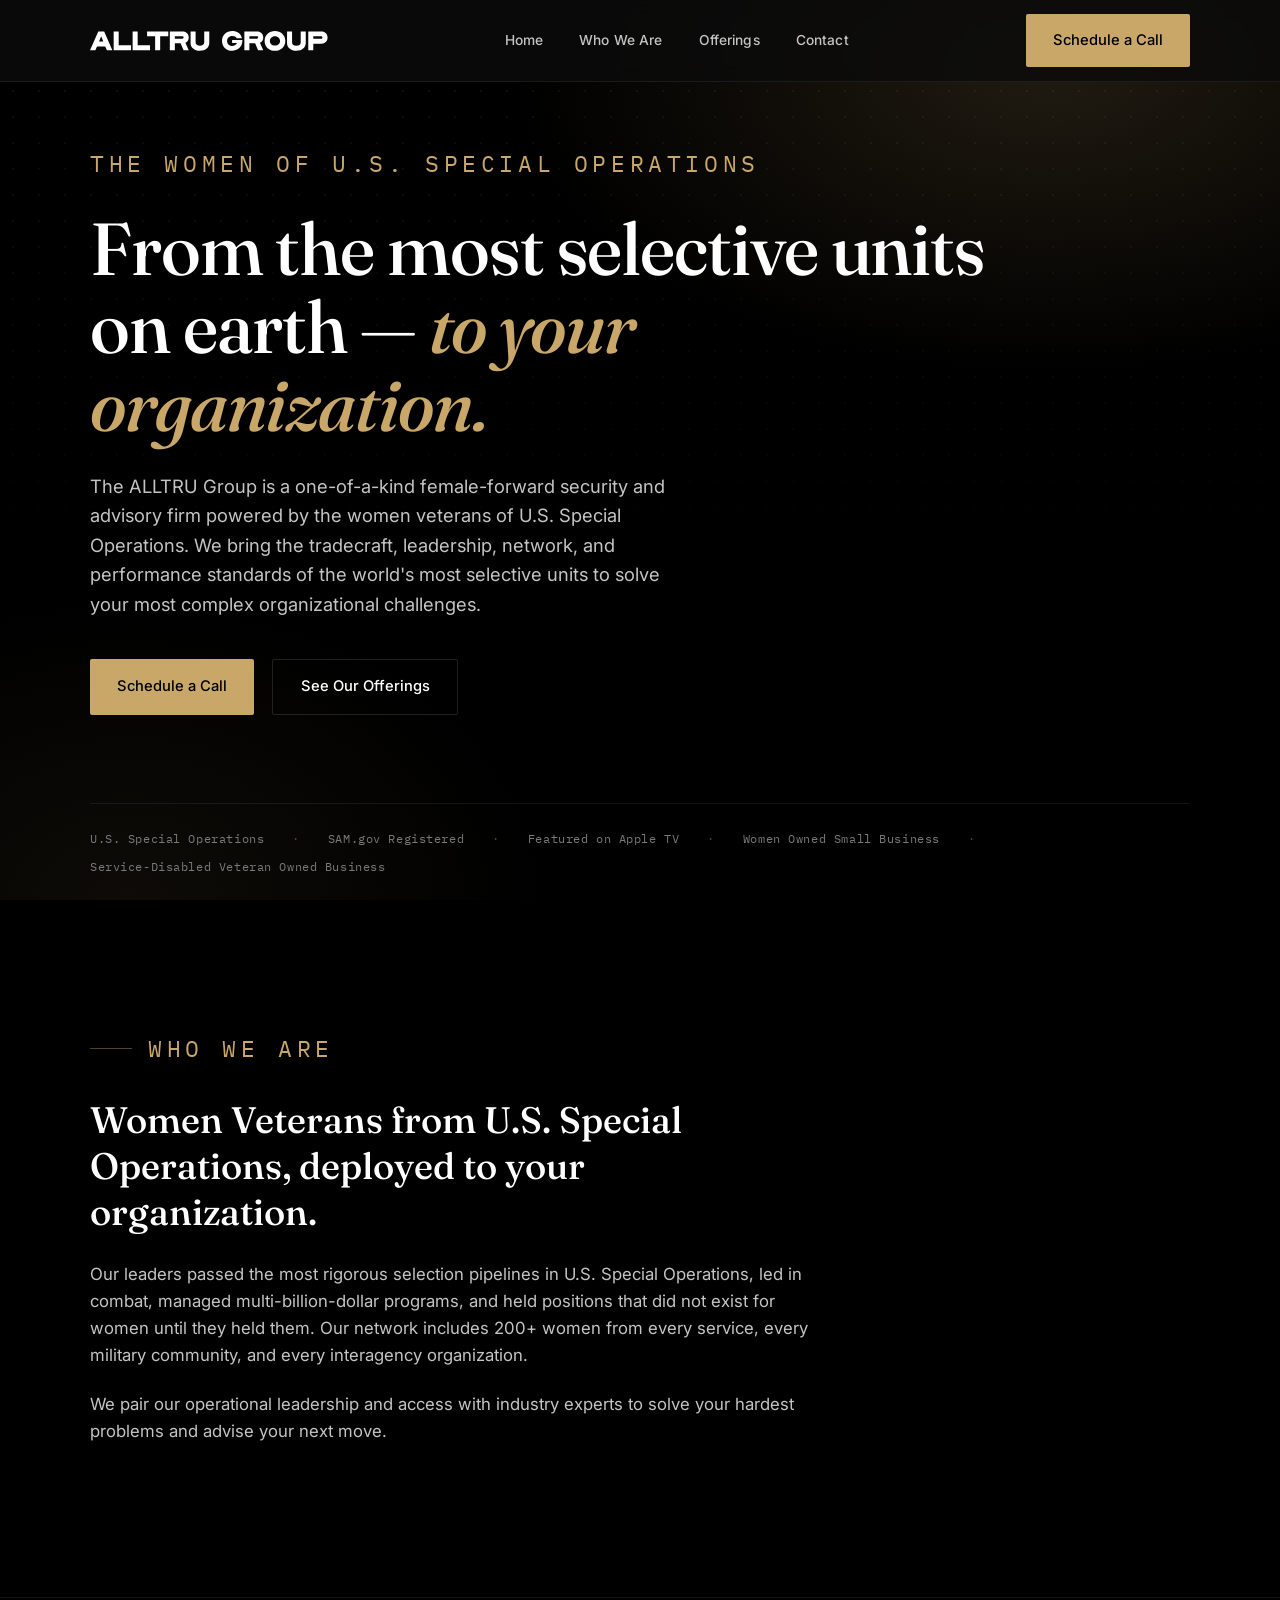
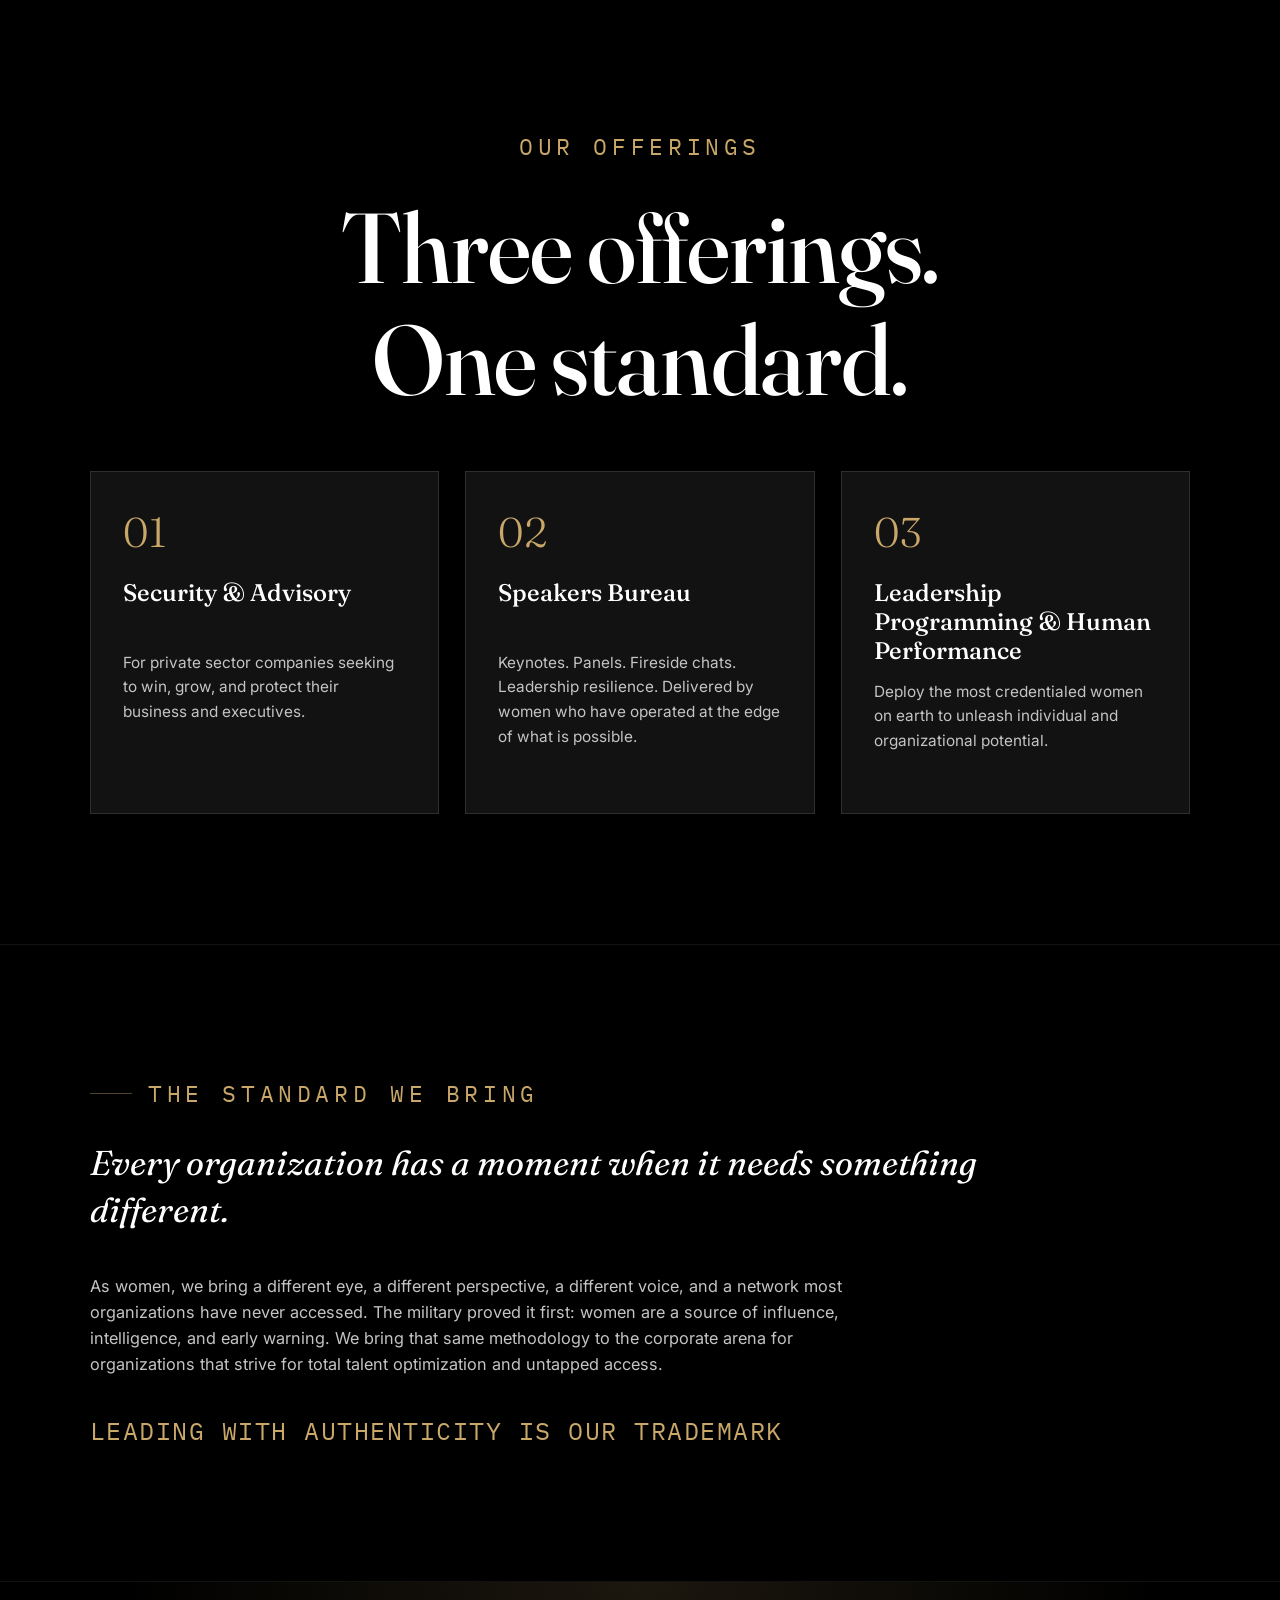
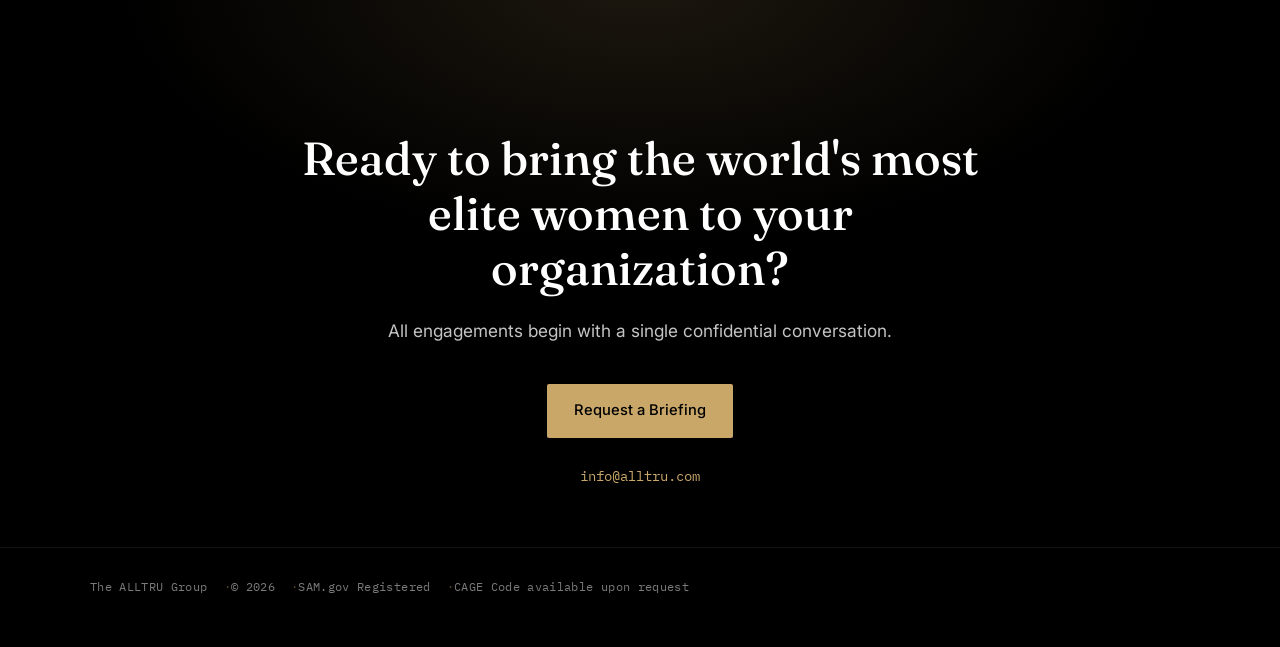
==== commit 976fdf25: "Add files via upload" ====
--- a/index.html
+++ b/index.html
@@ -9,7 +9,395 @@
 <link rel="preconnect" href="https://fonts.googleapis.com">
 <link rel="preconnect" href="https://fonts.gstatic.com" crossorigin>
 <link href="https://fonts.googleapis.com/css2?family=Fraunces:ital,opsz,wght@0,9..144,300;0,9..144,400;0,9..144,500;0,9..144,600;1,9..144,400;1,9..144,500&family=Inter:wght@300;400;500;600&family=IBM+Plex+Mono:wght@400;500&display=swap" rel="stylesheet">
-<link rel="stylesheet" href="styles.css">
+<style>
+  :root{
+    /* ALLTRU Group brand palette */
+    --black:#000000;
+    --brown:#130E08;
+    --hickory:#3D271A;
+    --sesame:#645A4E;
+    --sand:#D7CBBD;
+    --white:#FFFFFF;
+
+    --bg:#000000;
+    --bg-1:#121212;
+    --bg-2:#1c1c1c;
+    --line: rgba(255,255,255,0.12);
+    --line-soft: rgba(255,255,255,0.07);
+    --ink:#FFFFFF;
+    --ink-dim:#c4c4c4;
+    --ink-faint:#7a7a7a;
+    --gold:#c9a769;
+    --gold-bright:#e3c78e;
+    --gold-soft: rgba(201,167,105,0.12);
+    --gold-line: rgba(201,167,105,0.4);
+    --serif: 'Fraunces', Georgia, 'Times New Roman', serif;
+    --sans: 'Inter', -apple-system, BlinkMacSystemFont, 'Segoe UI', sans-serif;
+    --mono: 'IBM Plex Mono', 'SFMono-Regular', Menlo, Consolas, monospace;
+    --container: 1180px;
+    --nav-h: 82px;
+  }
+
+  *{ box-sizing:border-box; }
+  html{ scroll-behavior:smooth; }
+  @media (prefers-reduced-motion: reduce){
+    html{ scroll-behavior:auto; }
+    *{ animation-duration:0.001ms !important; animation-iteration-count:1 !important; transition-duration:0.001ms !important; scroll-behavior:auto !important; }
+  }
+
+  body{
+    margin:0;
+    background:var(--bg);
+    color:var(--ink);
+    font-family:var(--sans);
+    font-weight:400;
+    line-height:1.6;
+    -webkit-font-smoothing:antialiased;
+  }
+
+  img,svg{ display:block; max-width:100%; }
+  a{ color:inherit; text-decoration:none; }
+  ul{ margin:0; padding:0; list-style:none; }
+  p{ margin:0; }
+  button{ font:inherit; color:inherit; background:none; border:none; cursor:pointer; padding:0; }
+
+  .wrap{ max-width:var(--container); margin:0 auto; padding:0 40px; }
+  section{ scroll-margin-top: var(--nav-h); }
+
+  ::selection{ background:var(--gold); color:var(--black); }
+
+  /* ---------- Eyebrow / labels ---------- */
+  .eyebrow{
+    display:flex; align-items:center; gap:16px;
+    font-family:var(--mono); font-size:1.44rem; letter-spacing:0.2em; text-transform:uppercase;
+    color:var(--gold); margin-bottom:28px;
+  }
+  .eyebrow::before{ content:""; width:42px; height:1px; background:var(--gold-line); }
+  .eyebrow.no-dash::before{ display:none; }
+
+  .section-head{ max-width:760px; margin-bottom:56px; }
+  .section-head h2{
+    font-family:var(--serif); font-weight:500; font-size:clamp(2rem, 1.4rem + 2.6vw, 3.1rem);
+    line-height:1.12; margin:0 0 20px; letter-spacing:-0.01em;
+  }
+  .section-head .lead{ font-size:1.08rem; color:var(--ink-dim); max-width:640px; }
+  .section-head .lead + .lead{ margin-top:14px; }
+  .section-head.center{ margin-left:auto; margin-right:auto; text-align:center; }
+  .section-head.center .eyebrow{ justify-content:center; }
+  .section-head.center .eyebrow::before{ display:none; }
+
+  /* ---------- Buttons ---------- */
+  .btn{
+    display:inline-flex; align-items:center; gap:10px;
+    font-family:var(--sans); font-size:0.92rem; font-weight:500;
+    padding:0.95rem 1.7rem; border-radius:2px; white-space:nowrap;
+    transition: all .2s ease;
+  }
+  .btn-gold{ background:var(--gold); color:var(--black); }
+  .btn-gold:hover{ background:var(--gold-bright); transform:translateY(-1px); }
+  .btn-line{ border:1px solid var(--line); color:var(--ink); }
+  .btn-line:hover{ border-color:var(--gold-line); color:var(--gold-bright); }
+  .btn-arrow{ transition: transform .2s ease; }
+  .btn:hover .btn-arrow{ transform:translateX(3px); }
+
+  /* ---------- Corner brackets (signature motif) ---------- */
+  .brackets{ position:relative; }
+  .brackets .cnr{ position:absolute; width:22px; height:22px; pointer-events:none; }
+  .brackets .cnr.tl{ top:-1px; left:-1px; border-top:1px solid var(--gold-line); border-left:1px solid var(--gold-line); }
+  .brackets .cnr.tr{ top:-1px; right:-1px; border-top:1px solid var(--gold-line); border-right:1px solid var(--gold-line); }
+  .brackets .cnr.br{ bottom:-1px; right:-1px; border-bottom:1px solid var(--gold-line); border-right:1px solid var(--gold-line); }
+  .brackets .cnr.bl{ bottom:-1px; left:-1px; border-bottom:1px solid var(--gold-line); border-left:1px solid var(--gold-line); }
+
+  /* ================= NAV ================= */
+  header.site-nav{
+    position:fixed; top:0; left:0; right:0; z-index:100;
+    height:var(--nav-h);
+    background:rgba(11,11,12,0.82);
+    backdrop-filter:blur(10px);
+    -webkit-backdrop-filter:blur(10px);
+    border-bottom:1px solid var(--line-soft);
+  }
+  .nav-inner{
+    max-width:var(--container); margin:0 auto; padding:0 40px; height:100%;
+    display:flex; align-items:center; justify-content:space-between;
+  }
+  .wordmark{ display:flex; align-items:center; }
+  .wordmark-svg{ height:20px; width:auto; display:block; }
+  .wordmark-svg .wm-alltru path{ fill:var(--ink); }
+  .wordmark-svg .wm-group path{ fill:var(--ink); }
+  nav.nav-links{ display:flex; align-items:center; gap:36px; }
+  nav.nav-links a{
+    font-size:0.86rem; color:var(--ink-dim); font-weight:500; letter-spacing:0.01em;
+    transition:color .2s ease;
+  }
+  nav.nav-links a:hover{ color:var(--ink); }
+  .nav-cta{ display:flex; align-items:center; gap:20px; flex-shrink:0; }
+  .nav-cta .btn{ flex-shrink:0; }
+  .nav-toggle{ display:none; }
+
+  .mobile-menu{
+    display:none;
+    flex-direction:column;
+    background:rgba(11,11,12,0.98);
+    border-bottom:1px solid var(--line);
+    overflow:hidden;
+    max-height:0;
+    transition:max-height .3s ease;
+  }
+  .mobile-menu a{
+    padding:16px 22px; font-size:0.95rem; color:var(--ink-dim); border-top:1px solid var(--line-soft);
+  }
+  .mobile-menu a:hover{ color:var(--gold); }
+  .mobile-menu.is-open{ max-height:280px; }
+
+  @media (max-width: 900px){
+    nav.nav-links{ display:none; }
+    .nav-toggle{
+      display:flex; flex-direction:column; justify-content:center; gap:5px; width:26px; height:26px;
+    }
+    .nav-toggle span{ display:block; height:1px; background:var(--ink); transition: transform .2s ease, opacity .2s ease; }
+    .nav-toggle[aria-expanded="true"] span:nth-child(1){ transform:translateY(6px) rotate(45deg); }
+    .nav-toggle[aria-expanded="true"] span:nth-child(2){ opacity:0; }
+    .nav-toggle[aria-expanded="true"] span:nth-child(3){ transform:translateY(-6px) rotate(-45deg); }
+    .mobile-menu{ display:flex; }
+    .nav-cta .btn{ padding:0.65rem 1rem; font-size:0.8rem; }
+  }
+
+  @media (max-width: 420px){
+    .nav-cta .btn{ padding:0.6rem 0.75rem; font-size:0.74rem; }
+    .wordmark-svg{ height:16px; }
+  }
+
+  /* ================= HERO ================= */
+  .hero{
+    position:relative;
+    min-height:100vh;
+    display:flex; flex-direction:column; justify-content:center;
+    padding-top:calc(var(--nav-h) + 40px);
+    overflow:hidden;
+  }
+  .hero::before{
+    content:"";
+    position:absolute; inset:0;
+    background:
+      radial-gradient(ellipse 900px 500px at 82% 8%, rgba(201,167,105,0.16), transparent 60%),
+      radial-gradient(ellipse 700px 500px at 10% 100%, rgba(201,167,105,0.07), transparent 60%);
+    pointer-events:none;
+  }
+  .hero::after{
+    content:"";
+    position:absolute; inset:0;
+    background-image: radial-gradient(rgba(255,255,255,0.06) 1px, transparent 1px);
+    background-size: 26px 26px;
+    -webkit-mask-image: linear-gradient(to bottom, black, transparent 75%);
+            mask-image: linear-gradient(to bottom, black, transparent 75%);
+    pointer-events:none;
+  }
+  .hero-inner{ position:relative; z-index:1; }
+  .hero h1{
+    font-family:var(--serif); font-weight:500; font-size:clamp(2.5rem, 1.6rem + 4.2vw, 4.6rem);
+    line-height:1.06; letter-spacing:-0.015em; max-width:900px; margin:0 0 28px;
+  }
+  .hero h1 em{ color:var(--gold); font-style:italic; }
+  .hero .lead{ font-size:1.15rem; color:var(--ink-dim); max-width:600px; margin-bottom:40px; }
+  .hero-ctas{ display:flex; gap:18px; flex-wrap:wrap; margin-bottom:88px; }
+
+  .credibility{
+    position:relative; z-index:1;
+    border-top:1px solid var(--line-soft);
+    padding-top:26px;
+    display:flex; flex-wrap:wrap; gap:10px 28px;
+    font-family:var(--mono); font-size:0.72rem; letter-spacing:0.05em; color:var(--ink-faint);
+  }
+  .credibility span:not(:last-child)::after{ content:"·"; color:var(--gold-line); margin-left:28px; }
+
+  /* ================= WHO WE ARE ================= */
+  .band{ padding:130px 0; border-bottom:1px solid var(--line-soft); }
+  .band.tight{ padding:110px 0; }
+
+  .who-grid{ display:flex; flex-direction:column; gap:56px; }
+  .who-copy{ max-width:720px; }
+  .who-copy p{ color:var(--ink-dim); font-size:1.05rem; margin-bottom:22px; }
+
+  /* ================= THE STANDARD ================= */
+  .standard{ padding:130px 0; border-bottom:1px solid var(--line-soft); }
+  .standard-inner{ max-width:900px; }
+  .standard blockquote{
+    font-family:var(--serif); font-weight:400; font-style:italic;
+    font-size:clamp(1.5rem, 1.1rem + 1.6vw, 2.15rem);
+    line-height:1.35; color:var(--ink); margin:0 0 40px;
+  }
+  .standard .body-copy p{ color:var(--ink-dim); font-size:1.02rem; margin-bottom:18px; max-width:760px; }
+  .standard .trademark{ margin-top:34px; font-family:var(--mono); font-size:1.56rem; letter-spacing:0.06em; color:var(--gold); text-transform:uppercase; }
+
+  /* ================= OFFERINGS OVERVIEW ================= */
+  .offerings-grid{ display:grid; grid-template-columns:repeat(3, 1fr); gap:26px; }
+  .offer-card{
+    position:relative; background:var(--bg-1); border:1px solid var(--line);
+    padding:40px 32px 34px; display:flex; flex-direction:column; min-height:340px;
+  }
+  .offer-card .num{
+    font-family:var(--serif); font-weight:300; font-size:2.6rem; color:var(--gold);
+    margin-bottom:26px; line-height:1;
+  }
+  .offer-card h3{ font-family:var(--serif); font-weight:500; font-size:1.5rem; margin:0 0 14px; line-height:1.2; min-height:2.4em; display:flex; align-items:flex-start; }
+  .offer-card p{ color:var(--ink-dim); font-size:0.96rem; margin-bottom:auto; padding-bottom:26px; }
+
+  @media (max-width: 900px){ .offerings-grid{ grid-template-columns:1fr; } }
+
+  /* ================= SPEAKERS BUREAU ================= */
+  .market-row{ display:grid; grid-template-columns:1fr 1fr; gap:60px; margin-bottom:70px; }
+  .market-block .kicker{ font-family:var(--mono); font-size:1.4rem; letter-spacing:0.14em; color:var(--gold); text-transform:uppercase; margin-bottom:22px; }
+  .market-block .statement{ font-family:var(--serif); font-size:1.5rem; font-weight:500; line-height:1.35; }
+  .market-block p{ color:var(--ink-dim); font-size:1rem; }
+  .tag-cloud{ display:flex; flex-wrap:wrap; gap:9px; }
+  .tag{
+    font-family:var(--mono); font-size:0.76rem; color:var(--ink-dim);
+    border:1px solid var(--line); padding:7px 13px; border-radius:2px; background:var(--bg-1);
+  }
+  @media (max-width: 860px){ .market-row{ grid-template-columns:1fr; gap:36px; } }
+
+  .pkg-label{ font-family:var(--mono); font-size:1.44rem; letter-spacing:0.14em; color:var(--gold); text-transform:uppercase; margin-bottom:14px; }
+  .pkg-intro{ font-family:var(--serif); font-style:italic; font-size:1.05rem; color:var(--gold-bright); margin-bottom:28px; }
+  .pkg-grid{ display:grid; grid-template-columns:repeat(2, 1fr); gap:20px; }
+  .pkg-card{ background:var(--bg-1); border:1px solid var(--line); padding:28px 26px; transition:border-color .2s ease; }
+  .pkg-card:hover{ border-color:var(--gold-line); }
+  .pkg-card h4{ font-family:var(--serif); font-weight:500; font-size:1.18rem; margin:0 0 10px; }
+  .pkg-card .solves{ font-size:0.88rem; color:var(--ink-dim); margin-bottom:16px; }
+  .pkg-card .solves b{ color:var(--gold); font-weight:500; font-family:var(--mono); font-size:0.72rem; letter-spacing:0.05em; text-transform:uppercase; display:block; margin-bottom:4px; }
+  .pkg-card .fmt{ font-family:var(--mono); font-size:0.76rem; color:var(--ink-faint); line-height:1.6; }
+  @media (max-width: 700px){ .pkg-grid{ grid-template-columns:1fr; } }
+
+  .avail-note{ margin-top:40px; font-size:0.88rem; color:var(--ink-faint); border-top:1px solid var(--line-soft); padding-top:24px; }
+
+  /* ================= SLIDE SELECTOR (shared: leadership + advisory) ================= */
+  .selector-label{ font-family:var(--mono); font-size:1.44rem; letter-spacing:0.14em; color:var(--gold); text-transform:uppercase; margin-bottom:26px; }
+
+  .selector-list{ border-top:1px solid var(--line); margin-bottom:44px; }
+  .selector-item{
+    display:flex; align-items:center; gap:24px; width:100%; text-align:left;
+    padding:22px 4px; border-bottom:1px solid var(--line);
+    transition: background .2s ease;
+  }
+  .selector-item:hover{ background:var(--gold-soft); }
+  .selector-item .s-num{ font-family:var(--mono); font-size:0.85rem; color:var(--ink-faint); width:26px; flex-shrink:0; }
+  .selector-item .s-text{ flex:1; }
+  .selector-item .s-text h4{
+    font-family:var(--serif); font-weight:500; font-size:1.18rem; margin:0 0 5px; color:var(--ink);
+    transition:color .2s ease;
+  }
+  .selector-item .s-text p{ color:var(--ink-faint); font-size:0.88rem; max-width:620px; }
+  .selector-item .s-arrow{ color:var(--ink-faint); flex-shrink:0; transition: all .2s ease; }
+  .selector-item.is-active{ background:var(--gold-soft); }
+  .selector-item.is-active .s-num{ color:var(--gold); }
+  .selector-item.is-active .s-text h4{ color:var(--gold-bright); }
+  .selector-item.is-active .s-arrow{ color:var(--gold); transform:translateX(3px); }
+  .selector-item:hover .s-arrow{ transform:translateX(3px); }
+
+  .slide-viewer{
+    position:relative;
+    background:var(--bg-1); border:1px solid var(--line);
+    padding:56px 56px 44px;
+  }
+  .slide-panel{ display:none; }
+  .slide-panel.is-active{ display:block; animation: panelIn .35s ease; }
+  @keyframes panelIn{ from{ opacity:0; transform:translateY(8px); } to{ opacity:1; transform:translateY(0); } }
+
+  .slide-kicker{ font-family:var(--mono); font-size:1.36rem; letter-spacing:0.12em; color:var(--gold); text-transform:uppercase; margin-bottom:24px; }
+  .slide-panel h3{ font-family:var(--serif); font-weight:500; font-size:clamp(1.6rem, 1.2rem + 1.6vw, 2.2rem); margin:0 0 10px; line-height:1.2; }
+  .slide-panel .slide-sub{ font-family:var(--serif); font-style:italic; color:var(--gold-bright); font-size:1.1rem; margin-bottom:26px; }
+  .slide-panel .slide-body p{ color:var(--ink-dim); font-size:1rem; margin-bottom:16px; max-width:760px; }
+
+  .slide-cols{ display:grid; grid-template-columns:1fr 1fr; gap:48px; margin-top:36px; padding-top:32px; border-top:1px solid var(--line-soft); }
+  .slide-col .col-label{ font-family:var(--mono); font-size:1.4rem; letter-spacing:0.1em; color:var(--gold); text-transform:uppercase; margin-bottom:20px; }
+  .slide-col ul li{
+    position:relative; padding-left:20px; margin-bottom:12px; color:var(--ink-dim); font-size:0.95rem; line-height:1.55;
+  }
+  .slide-col ul li::before{ content:""; position:absolute; left:0; top:9px; width:6px; height:1px; background:var(--gold); }
+  .slide-col p.solves-copy{ color:var(--ink-dim); font-size:0.95rem; }
+
+  .scope-grid{ display:grid; grid-template-columns:1fr 1fr; gap:10px 32px; margin-top:28px; }
+  .scope-grid div{
+    display:flex; align-items:baseline; gap:10px; font-size:0.94rem; color:var(--ink-dim);
+    padding:10px 0; border-bottom:1px solid var(--line-soft);
+  }
+  .scope-grid div::before{ content:"—"; color:var(--gold); flex-shrink:0; }
+  @media (max-width: 760px){
+    .slide-viewer{ padding:36px 26px 30px; }
+    .slide-cols{ grid-template-columns:1fr; gap:28px; }
+    .scope-grid{ grid-template-columns:1fr; }
+  }
+
+  .shared-footnote{ margin-top:30px; font-size:0.88rem; color:var(--ink-faint); }
+
+  /* ================= CADRE ================= */
+  .cadre-band{ display:grid; grid-template-columns:1fr 1fr; gap:70px; align-items:center; }
+  .cadre-copy p{ color:var(--ink-dim); font-size:1.02rem; margin-bottom:18px; }
+  .cadre-visual{
+    position:relative; aspect-ratio:4/5; background:var(--bg-1); border:1px solid var(--line);
+    display:flex; align-items:center; justify-content:center; overflow:hidden;
+  }
+  .cadre-visual::before{
+    content:"";
+    position:absolute; inset:0;
+    background-image: repeating-linear-gradient(115deg, rgba(201,167,105,0.05) 0 1px, transparent 1px 34px);
+  }
+  .cadre-visual .cadre-mark{ position:relative; font-family:var(--serif); font-style:italic; font-size:1.3rem; color:var(--gold); text-align:center; padding:0 30px; }
+  @media (max-width: 860px){ .cadre-band{ grid-template-columns:1fr; } .cadre-visual{ aspect-ratio:16/9; order:-1; } }
+
+  /* ================= CONTACT / CLOSE ================= */
+  .close-band{
+    padding:150px 0 60px; text-align:center; position:relative; overflow:hidden;
+  }
+  .close-band::before{
+    content:"";
+    position:absolute; inset:0;
+    background: radial-gradient(ellipse 800px 400px at 50% 0%, rgba(201,167,105,0.14), transparent 65%);
+    pointer-events:none;
+  }
+  .close-inner{ position:relative; max-width:720px; margin:0 auto; }
+  .close-band h2{
+    font-family:var(--serif); font-weight:500; font-size:clamp(2rem, 1.4rem + 2.4vw, 2.9rem); line-height:1.18; margin:0 0 20px;
+  }
+  .close-band .lead{ color:var(--ink-dim); font-size:1.08rem; margin-bottom:40px; }
+  .close-email{ margin-top:26px; font-family:var(--mono); font-size:0.9rem; color:var(--ink-faint); }
+  .close-email a{ color:var(--gold); }
+
+  footer{ border-top:1px solid var(--line-soft); padding:30px 0 50px; }
+  .footer-inner{
+    display:flex; justify-content:space-between; align-items:center; flex-wrap:wrap; gap:14px;
+    font-family:var(--mono); font-size:0.72rem; color:var(--ink-faint); letter-spacing:0.03em;
+  }
+  .footer-inner span:not(:last-child)::after{ content:"·"; color:var(--gold-line); margin-left:16px; }
+
+  /* ---------- reveal on scroll (only hides content once JS confirms it can reveal it again) ---------- */
+  .js .reveal{ opacity:0; transform:translateY(18px); transition:opacity .6s ease, transform .6s ease; }
+  .reveal.is-visible{ opacity:1; transform:translateY(0); }
+
+  @media (max-width: 640px){
+    .wrap{ padding:0 22px; }
+    .nav-inner{ padding:0 22px; }
+    .band, .band.tight, .standard{ padding:80px 0; }
+    .slide-viewer{ padding:30px 24px; }
+  }
+
+  /* ================= OFFERING SUB-NAV (offering pages only) ================= */
+  .offer-subnav-wrap{ padding-top:var(--nav-h); border-bottom:1px solid var(--line-soft); }
+  .offer-subnav{ display:flex; flex-wrap:wrap; padding:22px 0; }
+  .offer-subnav a{
+    font-family:var(--mono); font-size:1.52rem; letter-spacing:0.05em; text-transform:uppercase;
+    color:var(--ink-faint); padding:10px 32px 10px 0; margin-right:32px; border-right:1px solid var(--line-soft);
+    transition:color .2s ease;
+  }
+  .offer-subnav a:last-child{ border-right:none; margin-right:0; padding-right:0; }
+  .offer-subnav a:hover{ color:var(--ink); }
+  .offer-subnav a.is-current{ color:var(--gold); }
+  @media (max-width: 640px){
+    .offer-subnav{ flex-direction:column; gap:12px; }
+    .offer-subnav a{ border-right:none; margin-right:0; padding:0; }
+  }
+
+</style>
 </head>
 <body>
 <header class="site-nav">
@@ -151,6 +539,77 @@
   </footer>
 
 </main>
-<script src="script.js"></script>
+<script>
+  // ---------- Slide selector (Executive Coaching, etc.) ----------
+  function initSelector(groupName){
+    var items = document.querySelectorAll('.selector-item[data-group="' + groupName + '"]');
+    var panels = document.querySelectorAll('#' + (groupName === 'elp' ? 'elp-viewer' : 'adv-viewer') + ' .slide-panel');
+    var viewer = document.getElementById(groupName === 'elp' ? 'elp-viewer' : 'adv-viewer');
+
+    items.forEach(function(btn){
+      btn.addEventListener('click', function(){
+        var target = btn.getAttribute('data-target');
+
+        items.forEach(function(b){
+          var active = (b === btn);
+          b.classList.toggle('is-active', active);
+          b.setAttribute('aria-selected', active ? 'true' : 'false');
+        });
+
+        panels.forEach(function(p){
+          p.classList.toggle('is-active', p.getAttribute('data-panel') === target);
+        });
+
+        if (viewer){
+          var rect = viewer.getBoundingClientRect();
+          var navH = 82;
+          if (rect.top < navH || rect.bottom > window.innerHeight){
+            viewer.scrollIntoView({ behavior: 'smooth', block: 'start' });
+          }
+        }
+      });
+    });
+  }
+  initSelector('elp');
+  initSelector('adv');
+
+  // ---------- Mobile menu ----------
+  var navToggle = document.getElementById('navToggle');
+  var mobileMenu = document.getElementById('mobileMenu');
+  if (navToggle && mobileMenu){
+    navToggle.addEventListener('click', function(){
+      var open = mobileMenu.classList.toggle('is-open');
+      navToggle.setAttribute('aria-expanded', open ? 'true' : 'false');
+      navToggle.setAttribute('aria-label', open ? 'Close menu' : 'Open menu');
+    });
+    mobileMenu.querySelectorAll('a').forEach(function(link){
+      link.addEventListener('click', function(){
+        mobileMenu.classList.remove('is-open');
+        navToggle.setAttribute('aria-expanded', 'false');
+        navToggle.setAttribute('aria-label', 'Open menu');
+      });
+    });
+  }
+
+  // ---------- Reveal on scroll ----------
+  var revealEls = document.querySelectorAll('.reveal');
+  if ('IntersectionObserver' in window){
+    var io = new IntersectionObserver(function(entries){
+      entries.forEach(function(entry){
+        if (entry.isIntersecting){
+          entry.target.classList.add('is-visible');
+          io.unobserve(entry.target);
+        }
+      });
+    }, { threshold: 0.12 });
+    revealEls.forEach(function(el){ io.observe(el); });
+  } else {
+    revealEls.forEach(function(el){ el.classList.add('is-visible'); });
+  }
+
+  // ---------- Footer year ----------
+  document.getElementById('year').textContent = '© ' + new Date().getFullYear();
+
+</script>
 </body>
 </html>
